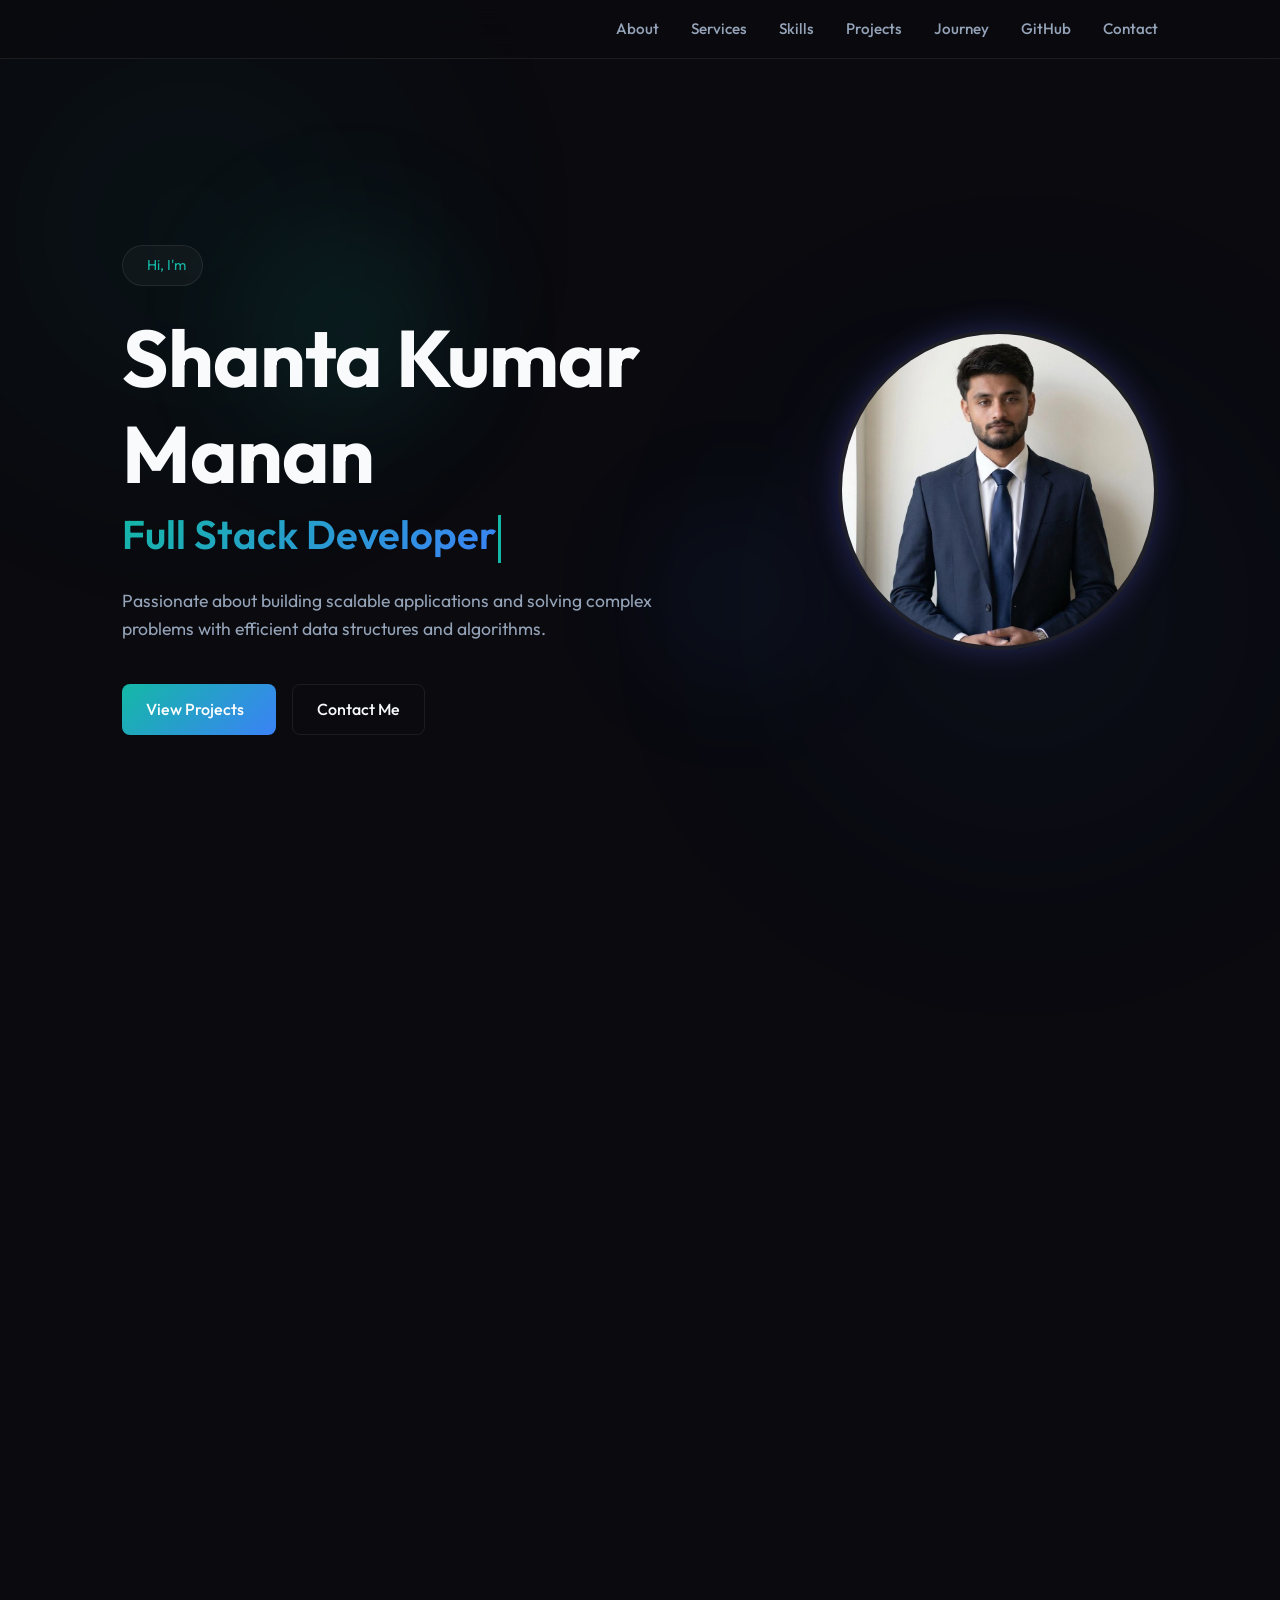
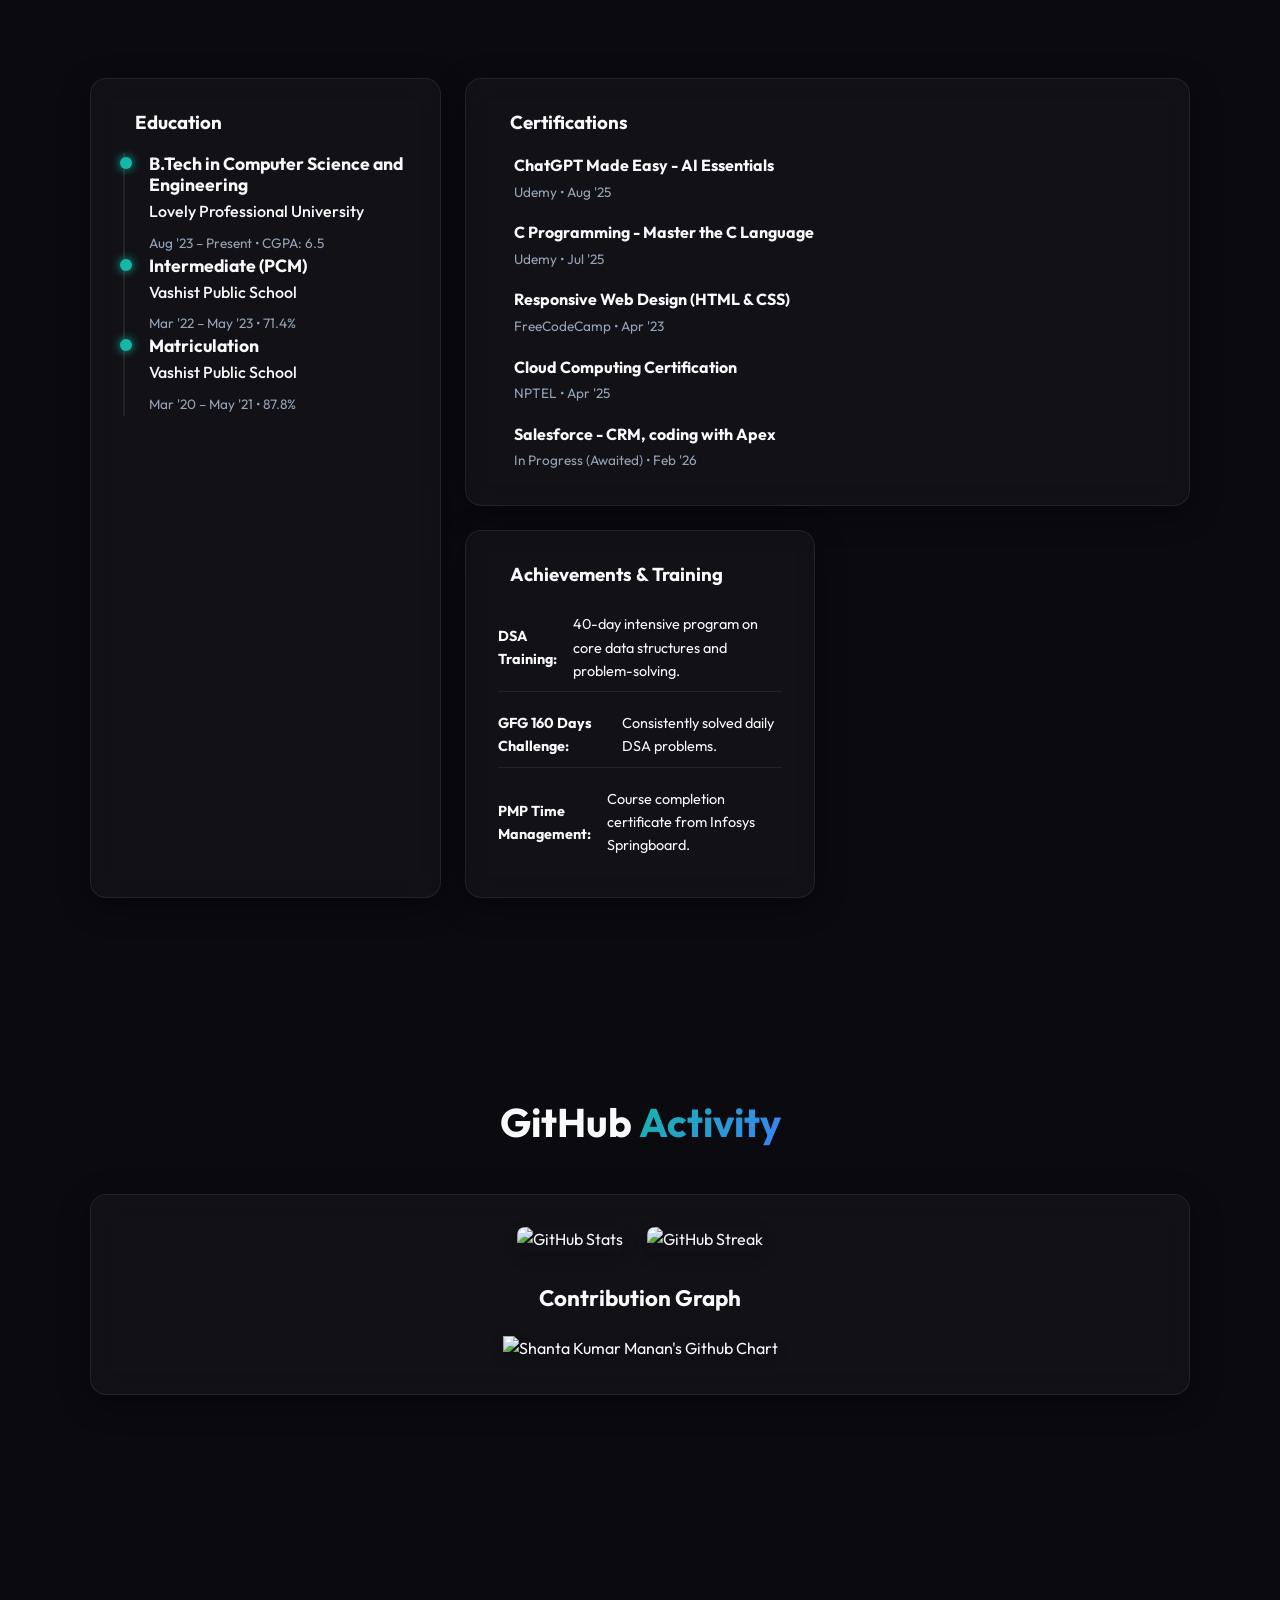
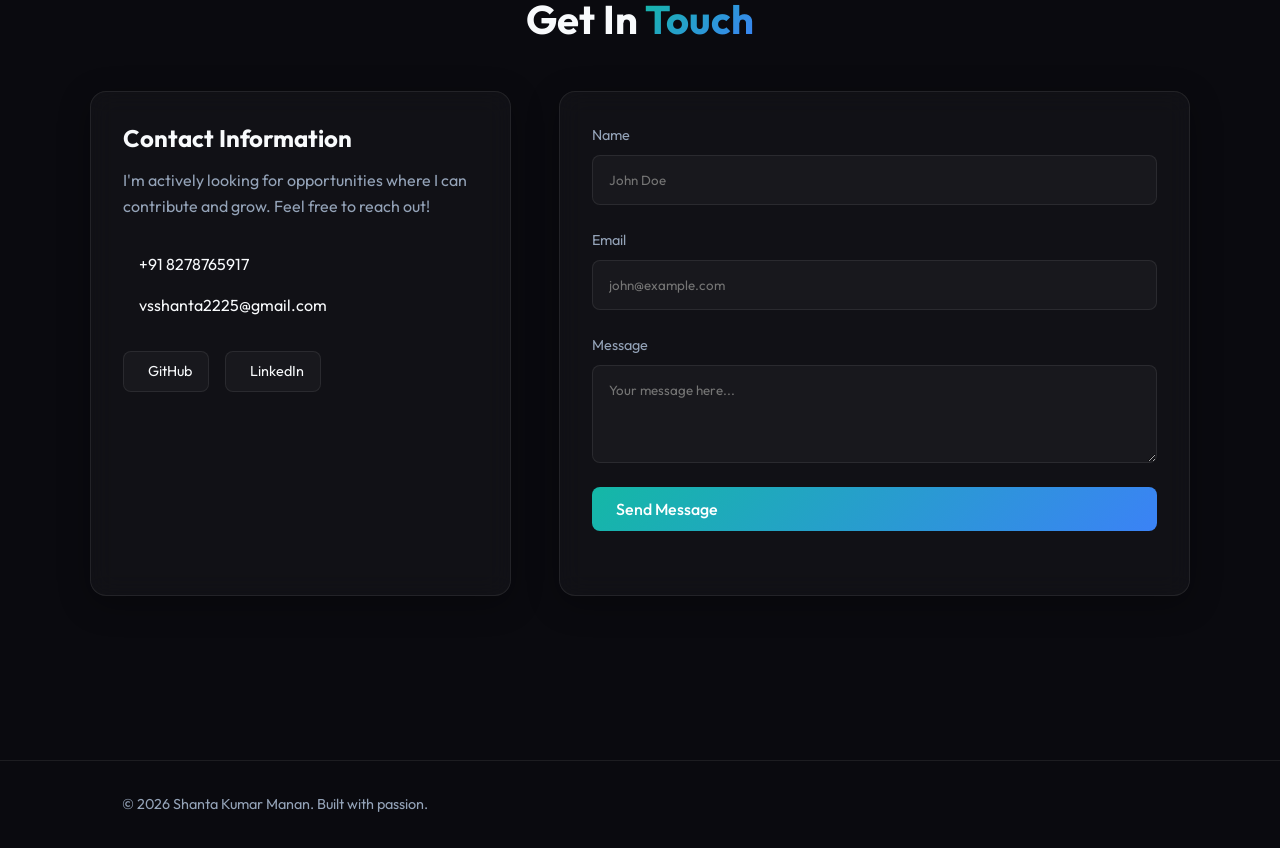
==== index.html @ 8198cd41 "Initial Commit" ====
<!DOCTYPE html>
<html lang="en">
<head>
    <meta charset="UTF-8">
    <meta name="viewport" content="width=device-width, initial-scale=1.0">
    <meta name="description" content="Portfolio of Shanta Kumar Manan, Full Stack Developer and CSE Student.">
    <title>Shanta Kumar Manan | Portfolio</title>
    <!-- Google Fonts -->
    <link href="https://fonts.googleapis.com/css2?family=Outfit:wght@300;400;500;600;700&display=swap" rel="stylesheet">
    <!-- Phosphor Icons -->
    <script src="https://unpkg.com/@phosphor-icons/web"></script>
    <link rel="stylesheet" href="styles.css">
</head>
<body>
    <div class="scroll-progress-container">
        <div class="scroll-progress-bar" id="progressBar"></div>
    </div>

    <!-- Background glow effects -->
    <div class="bg-glow glow-1"></div>
    <div class="bg-glow glow-2"></div>

    <header class="glass-nav">
        <nav class="container nav-wrapper">
            <a href="#" class="logo"></a>
            <ul class="nav-links">
                <li><a href="#about">About</a></li>
                <li><a href="#services">Services</a></li>
                <li><a href="#skills">Skills</a></li>
                <li><a href="#projects">Projects</a></li>
                <li><a href="#education">Journey</a></li>
                <li><a href="#github">GitHub</a></li>
                <li><a href="#contact">Contact</a></li>
            </ul>
            <div class="hamburger">
                <i class="ph ph-list"></i>
            </div>
        </nav>
    </header>

    <main>
        <!-- Hero Section -->
        <section id="hero" class="hero-section container fade-in">
            <!-- Floating Background Shapes -->
            <div class="hero-shape shape-1"></div>
            <div class="hero-shape shape-2"></div>
            <div class="hero-shape shape-3"></div>
            
            <div class="hero-content">
                <div class="greeting-badge">
                    <i class="ph-fill ph-sparkle"></i> Hi, I'm
                </div>
                <h1 class="name">Shanta Kumar Manan</h1>
                <h2 class="headline">
                    <span class="typing-text gradient-text"></span><span class="typing-cursor">&nbsp;</span>
                </h2>
                <p class="intro">
                    Passionate about building scalable applications and solving complex problems with efficient data structures and algorithms.
                </p>
                <div class="cta-group">
                    <a href="#projects" class="btn btn-primary">
                        View Projects <i class="ph-bold ph-arrow-right"></i>
                    </a>
                    <a href="#contact" class="btn btn-outline">
                        Contact Me
                    </a>
                </div>
            </div>
            <div class="hero-image">
                <img src="profile.jpeg" alt="Shanta Kumar Manan" class="profile-pic">
            </div>
        </section>

        <!-- About Section -->
        <section id="about" class="about-section container py-section">
            <h2 class="section-title fade-in">About <span class="gradient-text">Me</span></h2>
            <div class="about-content glass-panel fade-in">
                <div class="about-text">
                    <p>I am a B.Tech Computer Science Engineering student at <strong>Lovely Professional University</strong>, actively focused on Full Stack Development.</p>
                    <p>With a robust problem-solving mindset forged through intensive DSA practice, I aim to create scalable, efficient software systems. I believe in elegant code and continuously challenge myself to learn the latest technologies.</p>
                </div>
                <div class="about-actions">
                    <a href="resume.pdf" class="btn btn-resume" download="resume.pdf">
                        Download Resume <i class="ph-bold ph-download-simple"></i>
                    </a>
                </div>
            </div>
        </section>

        <!-- What I Do Section -->
        <section id="services" class="services-section container py-section">
            <h2 class="section-title fade-in">What I <span class="gradient-text">Do</span></h2>
            <div class="services-grid">
                <!-- Service 1 -->
                <div class="service-card glass-panel fade-in skill-hover">
                    <i class="ph-fill ph-browsers service-icon"></i>
                    <h3>Frontend Development</h3>
                    <p>Building responsive, interactive, and accessible UI components with React, HTML, CSS, and modern frameworks.</p>
                </div>
                <!-- Service 2 -->
                <div class="service-card glass-panel fade-in skill-hover delay-1">
                    <i class="ph-fill ph-hard-drives service-icon"></i>
                    <h3>Backend Architecture</h3>
                    <p>Designing scalable RESTful APIs and server logic using Node.js, Express, and efficient algorithms in C++ & Java.</p>
                </div>
                <!-- Service 3 -->
                <div class="service-card glass-panel fade-in skill-hover delay-2">
                    <i class="ph-fill ph-database service-icon"></i>
                    <h3>Database Management</h3>
                    <p>Creating robust data schemas, writing complex queries, and managing data via SQL/NoSQL databases like MySQL and MongoDB.</p>
                </div>
            </div>
        </section>

        <!-- Skills Section -->
        <section id="skills" class="skills-section container py-section">
            <h2 class="section-title fade-in">Tech <span class="gradient-text">Stack</span></h2>
            <div class="skills-grid">
                <!-- Languages -->
                <div class="skill-category glass-panel fade-in skill-hover">
                    <div class="skill-head">
                        <i class="ph-fill ph-code"></i>
                        <h3>Languages</h3>
                    </div>
                    <div class="skill-items">
                        <span class="skill-tag">C++</span>
                        <span class="skill-tag">Java</span>
                        <span class="skill-tag">JavaScript</span>
                        <span class="skill-tag">SQL</span>
                    </div>
                </div>
                <!-- Frameworks/Libraries -->
                <div class="skill-category glass-panel fade-in skill-hover delay-1">
                    <div class="skill-head">
                        <i class="ph-fill ph-atom"></i>
                        <h3>Frameworks & Libraries</h3>
                    </div>
                    <div class="skill-items">
                        <span class="skill-tag">React</span>
                        <span class="skill-tag">Node.js</span>
                        <span class="skill-tag">Express.js</span>
                        <span class="skill-tag">Tailwind CSS</span>
                    </div>
                </div>
                <!-- Tools -->
                <div class="skill-category glass-panel fade-in skill-hover delay-2">
                    <div class="skill-head">
                        <i class="ph-fill ph-wrench"></i>
                        <h3>Tools</h3>
                    </div>
                    <div class="skill-items">
                        <span class="skill-tag">Git</span>
                        <span class="skill-tag">GitHub</span>
                        <span class="skill-tag">MongoDB</span>
                        <span class="skill-tag">MySQL</span>
                        <span class="skill-tag">PostgreSQL</span>
                        <span class="skill-tag">VS Code</span>
                    </div>
                </div>
            </div>
        </section>

        <!-- Projects Section -->
        <section id="projects" class="projects-section container py-section">
            <h2 class="section-title fade-in">Featured <span class="gradient-text">Projects</span></h2>
            <div class="project-grid">
                <!-- Project 1 -->
                <div class="project-card glass-panel fade-in">
                    <div class="project-header">
                        <div class="project-icon"><i class="ph-fill ph-bus"></i></div>
                        <div class="project-links">
                            <a href="#" aria-label="GitHub"><i class="ph-bold ph-github-logo"></i></a>
                        </div>
                    </div>
                    <div class="project-content">
                        <h3>Bus Reservation & Booking System</h3>
                        <p>A terminal-based system for managing bus bookings using modular C++ and OOPs. Features file handling for persistent data and efficient search/seat-allocation via DSA.</p>
                        <div class="tech-stack-list">
                            <span>C++</span>
                            <span>OOPs</span>
                            <span>DSA</span>
                            <span>File Handling</span>
                        </div>
                    </div>
                </div>
                <!-- Project 2 -->
                <div class="project-card glass-panel fade-in delay-1">
                    <div class="project-header">
                        <div class="project-icon"><i class="ph-fill ph-crosshair"></i></div>
                        <div class="project-links">
                            <a href="#" aria-label="Live Demo"><i class="ph-bold ph-link"></i></a>
                            <a href="#" aria-label="GitHub"><i class="ph-bold ph-github-logo"></i></a>
                        </div>
                    </div>
                    <div class="project-content">
                        <h3>Ballistics Recognition Tool</h3>
                        <p>Web tool integrated with PHP backend logic to process ballistic data and deliver accurate, real-time identification results with an intuitive, responsive UI.</p>
                        <div class="tech-stack-list">
                            <span>HTML</span>
                            <span>CSS</span>
                            <span>JavaScript</span>
                            <span>PHP</span>
                        </div>
                    </div>
                </div>
            </div>
        </section>

        <!-- Education & Certifications -->
        <section id="education" class="edu-section container py-section">
            <h2 class="section-title fade-in">Journey & <span class="gradient-text">Achievements</span></h2>
            <div class="bento-grid">
                <!-- Education -->
                <div class="bento-item glass-panel fade-in bento-tall">
                    <div class="bento-header">
                        <i class="ph-fill ph-graduation-cap"></i>
                        <h3>Education</h3>
                    </div>
                    <div class="timeline">
                        <div class="timeline-item">
                            <div class="timeline-dot"></div>
                            <h4>B.Tech in Computer Science and Engineering</h4>
                            <p class="institution">Lovely Professional University</p>
                            <p class="timeline-meta">Aug '23 – Present • CGPA: 6.5</p>
                        </div>
                        <div class="timeline-item">
                            <div class="timeline-dot"></div>
                            <h4>Intermediate (PCM)</h4>
                            <p class="institution">Vashist Public School</p>
                            <p class="timeline-meta">Mar '22 – May '23 • 71.4%</p>
                        </div>
                        <div class="timeline-item">
                            <div class="timeline-dot"></div>
                            <h4>Matriculation</h4>
                            <p class="institution">Vashist Public School</p>
                            <p class="timeline-meta">Mar '20 – May '21 • 87.8%</p>
                        </div>
                    </div>
                </div>
                <!-- Training -->
                <div class="bento-item glass-panel fade-in bento-wide delay-1">
                    <div class="bento-header">
                        <i class="ph-fill ph-certificate"></i>
                        <h3>Certifications</h3>
                    </div>
                    <ul class="custom-list">
                        <li>
                            <i class="ph-bold ph-check-circle"></i>
                            <div>
                                <a href="certificates/chatgpt-essentials.pdf" target="_blank" class="cert-link" title="View Certificate"><strong>ChatGPT Made Easy - AI Essentials</strong></a>
                                <span>Udemy • Aug '25</span>
                            </div>
                        </li>
                        <li>
                            <i class="ph-bold ph-check-circle"></i>
                            <div>
                                <a href="certificates/c-programming.pdf" target="_blank" class="cert-link" title="View Certificate"><strong>C Programming - Master the C Language</strong></a>
                                <span>Udemy • Jul '25</span>
                            </div>
                        </li>
                        <li>
                            <i class="ph-bold ph-check-circle"></i>
                            <div>
                                <a href="certificates/responsive-web-design.pdf" target="_blank" class="cert-link" title="View Certificate"><strong>Responsive Web Design (HTML & CSS)</strong></a>
                                <span>FreeCodeCamp • Apr '23</span>
                            </div>
                        </li>
                        <li>
                            <i class="ph-bold ph-check-circle"></i>
                            <div>
                                <a href="certificates/cloud-computing.pdf" target="_blank" class="cert-link" title="View Certificate"><strong>Cloud Computing Certification</strong></a>
                                <span>NPTEL • Apr '25</span>
                            </div>
                        </li>
                        <li>
                            <i class="ph-bold ph-spinner"></i>
                            <div>
                                <strong>Salesforce - CRM, coding with Apex</strong>
                                <span>In Progress (Awaited) • Feb '26</span>
                            </div>
                        </li>
                    </ul>
                </div>
                <!-- Achievements -->
                <div class="bento-item glass-panel fade-in delay-2">
                    <div class="bento-header">
                        <i class="ph-fill ph-trophy"></i>
                        <h3>Achievements & Training</h3>
                    </div>
                    <ul class="custom-list simple-list" style="font-size: 0.9rem; gap: 0.8rem;">
                        <li><strong>DSA Training:</strong> 40-day intensive program on core data structures and problem-solving.</li>
                        <li><strong>GFG 160 Days Challenge:</strong> Consistently solved daily DSA problems.</li>
                        <li><strong>PMP Time Management:</strong> Course completion certificate from Infosys Springboard.</li>
                    </ul>
                </div>
            </div>
        </section>

        <!-- GitHub Stats Section -->
        <section id="github" class="github-section container py-section">
            <h2 class="section-title fade-in">GitHub <span class="gradient-text">Activity</span></h2>
            <div class="github-wrapper glass-panel fade-in text-center">
                <div class="github-stats-container">
                    <img src="https://github-readme-stats.vercel.app/api?username=shantakumarmanan&show_icons=true&theme=radical&hide_border=true&bg_color=0a0a0f&title_color=14b8a6&text_color=94a3b8&icon_color=3b82f6" alt="GitHub Stats" class="github-stats-img">
                    <img src="https://github-readme-streak-stats.herokuapp.com/?user=shantakumarmanan&theme=radical&hide_border=true&background=0a0a0f00&ring=14b8a6&fire=14b8a6&currStreakLabel=14b8a6" alt="GitHub Streak" class="github-stats-img">
                </div>
                <div class="github-calendar-container mt-4">
                    <h3 style="margin-bottom: 1.5rem; font-size: 1.4rem;">Contribution Graph</h3>
                    <img src="https://ghchart.rshah.org/14b8a6/shantakumarmanan" alt="Shanta Kumar Manan's Github Chart" class="github-chart">
                </div>
            </div>
        </section>

        <!-- Contact Section -->
        <section id="contact" class="contact-section container py-section">
            <h2 class="section-title fade-in">Get In <span class="gradient-text">Touch</span></h2>
            <div class="contact-wrapper">
                <div class="contact-info glass-panel fade-in">
                    <h3>Contact Information</h3>
                    <p>I'm actively looking for opportunities where I can contribute and grow. Feel free to reach out!</p>
                    <div class="contact-details">
                        <div class="contact-item">
                            <i class="ph-fill ph-phone"></i> +91 8278765917
                        </div>
                        <div class="contact-item">
                            <i class="ph-fill ph-envelope-simple"></i> vsshanta2225@gmail.com
                        </div>
                    </div>
                    <div class="social-links-lg">
                        <a href="https://github.com/shantakumarmanan" target="_blank" aria-label="GitHub"><i class="ph-fill ph-github-logo"></i> GitHub</a>
                        <a href="https://linkedin.com/in/shantamanan77/" target="_blank" aria-label="LinkedIn"><i class="ph-fill ph-linkedin-logo"></i> LinkedIn</a>
                    </div>
                </div>
                <form class="contact-form glass-panel fade-in delay-1" id="contactForm">
                    <div class="input-group">
                        <label for="name">Name</label>
                        <input type="text" id="name" required placeholder="John Doe">
                    </div>
                    <div class="input-group">
                        <label for="email">Email</label>
                        <input type="email" id="email" required placeholder="john@example.com">
                    </div>
                    <div class="input-group">
                        <label for="message">Message</label>
                        <textarea id="message" rows="4" required placeholder="Your message here..."></textarea>
                    </div>
                    <button type="submit" class="btn btn-primary submit-btn">
                        <span>Send Message</span> <i class="ph-bold ph-paper-plane-right"></i>
                    </button>
                    <p id="form-message" class="form-message"></p>
                </form>
            </div>
        </section>
    </main>

    <footer class="footer">
        <div class="container footer-content">
            <p>&copy; 2026 Shanta Kumar Manan. Built with passion.</p>
            <div class="footer-links">
                <a href="https://github.com/shantakumarmanan" target="_blank" aria-label="GitHub"><i class="ph-fill ph-github-logo"></i></a>
                <a href="https://linkedin.com/in/shantamanan77/" target="_blank" aria-label="LinkedIn"><i class="ph-fill ph-linkedin-logo"></i></a>
            </div>
        </div>
    </footer>

    <script src="script.js"></script>
</body>
</html>
---- styles.css ----
/* =========================================
   CSS Variables & Theming
========================================= */
:root {
    --bg-base: #0a0a0f;
    --acc-primary: #14b8a6; /* Teal */
    --acc-primary-hover: #0d9488;
    --acc-secondary: #3b82f6; /* Blue */
    --text-main: #f8fafc;
    --text-muted: #94a3b8;
    
    /* Glassmorphism Variables */
    --glass-bg: rgba(255, 255, 255, 0.03);
    --glass-border: rgba(255, 255, 255, 0.08);
    --glass-shadow: 0 8px 32px 0 rgba(0, 0, 0, 0.3);
    --glass-hover-bg: rgba(255, 255, 255, 0.06);

    --font-sans: 'Outfit', system-ui, -apple-system, sans-serif;
    --border-radius: 16px;
    --transition: all 0.3s cubic-bezier(0.4, 0, 0.2, 1);
}

/* =========================================
   Reset & Base Styles
========================================= */
* {
    margin: 0;
    padding: 0;
    box-sizing: border-box;
}

html {
    scroll-behavior: smooth;
}

body {
    background-color: var(--bg-base);
    color: var(--text-main);
    font-family: var(--font-sans);
    line-height: 1.6;
    overflow-x: hidden;
    position: relative;
}

/* Scroll Progress Bar */
.scroll-progress-container {
    position: fixed;
    top: 0;
    left: 0;
    width: 100%;
    height: 4px;
    background: transparent;
    z-index: 9999;
    pointer-events: none;
}

.scroll-progress-bar {
    height: 100%;
    width: 0%;
    background: linear-gradient(90deg, var(--acc-primary), var(--acc-secondary));
    box-shadow: 0 0 10px var(--acc-primary);
    transition: width 0.1s ease-out;
}

/* Glowing background effects for modern look */
.bg-glow {
    position: fixed;
    border-radius: 50%;
    filter: blur(120px);
    z-index: -1;
    opacity: 0.4;
    pointer-events: none;
}

.glow-1 {
    top: -10%;
    left: -10%;
    width: 50vw;
    height: 50vw;
    background: radial-gradient(circle, rgba(20,184,166,0.2) 0%, transparent 70%);
}

.glow-2 {
    bottom: -10%;
    right: -10%;
    width: 60vw;
    height: 60vw;
    background: radial-gradient(circle, rgba(59,130,246,0.15) 0%, transparent 70%);
}

/* Typography */
h1, h2, h3, h4 {
    line-height: 1.2;
    color: var(--text-main);
}

a {
    text-decoration: none;
    color: inherit;
    transition: var(--transition);
}

ul {
    list-style: none;
}

.container {
    width: 100%;
    max-width: 1100px;
    margin: 0 auto;
    padding: 0 2rem;
}

.py-section {
    padding: 100px 0;
}

.section-title {
    font-size: 2.5rem;
    font-weight: 700;
    margin-bottom: 3rem;
    text-align: center;
}

.gradient-text {
    background: linear-gradient(135deg, var(--acc-primary), var(--acc-secondary));
    -webkit-background-clip: text;
    -webkit-text-fill-color: transparent;
    background-clip: text;
}

/* =========================================
   Components
========================================= */

/* Glass Panel */
.glass-panel {
    background: var(--glass-bg);
    backdrop-filter: blur(12px);
    -webkit-backdrop-filter: blur(12px);
    border: 1px solid var(--glass-border);
    border-radius: var(--border-radius);
    box-shadow: var(--glass-shadow);
    padding: 2rem;
    transition: var(--transition);
    position: relative;
    overflow: hidden;
}

.glass-panel::before {
    content: '';
    position: absolute;
    top: 0;
    left: 0;
    right: 0;
    bottom: 0;
    background: radial-gradient(800px circle at var(--mouse-x, 0) var(--mouse-y, 0), rgba(255, 255, 255, 0.06), transparent 40%);
    opacity: 0;
    transition: opacity 0.5s;
    pointer-events: none;
    z-index: 0;
}

.glass-panel:hover::before {
    opacity: 1;
}

.glass-panel > * {
    position: relative;
    z-index: 1;
}

.glass-panel:hover {
    background: var(--glass-hover-bg);
}

/* Buttons */
.btn {
    display: inline-flex;
    align-items: center;
    gap: 0.5rem;
    padding: 0.75rem 1.5rem;
    border-radius: 8px;
    font-weight: 500;
    cursor: pointer;
    transition: var(--transition);
    border: none;
    font-size: 1rem;
    font-family: inherit;
}

.btn-primary {
    background: linear-gradient(135deg, var(--acc-primary), var(--acc-secondary));
    color: white;
}

.btn-primary:hover {
    box-shadow: 0 0 20px rgba(99, 102, 241, 0.4);
    transform: translateY(-2px);
}

.btn-outline {
    background: transparent;
    border: 1px solid var(--glass-border);
    color: var(--text-main);
}

.btn-outline:hover {
    background: var(--glass-hover-bg);
    border-color: var(--acc-primary);
    transform: translateY(-2px);
}

/* =========================================
   Navbar
========================================= */
.glass-nav {
    position: fixed;
    top: 0;
    width: 100%;
    z-index: 1000;
    background: rgba(10, 10, 15, 0.7);
    backdrop-filter: blur(16px);
    -webkit-backdrop-filter: blur(16px);
    border-bottom: 1px solid var(--glass-border);
    padding: 1rem 0;
}

.nav-wrapper {
    display: flex;
    justify-content: space-between;
    align-items: center;
}

.logo {
    font-size: 1.5rem;
    font-weight: 700;
    letter-spacing: 1px;
}

.logo .dot {
    color: var(--acc-primary);
}

.nav-links {
    display: flex;
    gap: 2rem;
}

.nav-links a {
    font-size: 0.95rem;
    font-weight: 500;
    color: var(--text-muted);
}

.nav-links a:hover {
    color: var(--text-main);
}

.hamburger {
    display: none;
    font-size: 1.5rem;
    cursor: pointer;
    color: var(--text-main);
}

/* =========================================
   Hero Section
========================================= */
.hero-section {
    min-height: 100vh;
    display: flex;
    align-items: center;
    justify-content: space-between;
    padding-top: 80px;
    gap: 2rem;
    position: relative;
}

/* Floating Shapes */
.hero-shape {
    position: absolute;
    border-radius: 50%;
    filter: blur(60px);
    z-index: -1;
    opacity: 0.5;
    animation: floatShape 8s ease-in-out infinite;
    pointer-events: none;
}

.shape-1 {
    top: 20%;
    left: 10%;
    width: 300px;
    height: 300px;
    background: radial-gradient(circle, rgba(20,184,166,0.3) 0%, transparent 70%);
    animation-delay: 0s;
}

.shape-2 {
    bottom: 20%;
    right: 30%;
    width: 250px;
    height: 250px;
    background: radial-gradient(circle, rgba(59,130,246,0.2) 0%, transparent 70%);
    animation-delay: -3s;
}

.shape-3 {
    top: 40%;
    right: 15%;
    width: 200px;
    height: 200px;
    background: radial-gradient(circle, rgba(139,92,246,0.2) 0%, transparent 70%);
    animation-delay: -5s;
}

@keyframes floatShape {
    0%, 100% { transform: translate(0, 0); }
    33% { transform: translate(30px, -50px) scale(1.1); }
    66% { transform: translate(-20px, 20px) scale(0.9); }
}

.hero-content {
    max-width: 600px;
    flex: 1;
}

.hero-image {
    flex: 1;
    display: flex;
    justify-content: flex-end;
    align-items: center;
    max-width: 400px;
}

.profile-pic {
    width: 320px;
    height: 320px;
    border-radius: 50%;
    object-fit: cover;
    border: 4px solid var(--glass-border);
    box-shadow: 0 0 30px rgba(99, 102, 241, 0.3);
    transition: var(--transition);
}

.profile-pic:hover {
    transform: scale(1.05);
    border-color: var(--acc-primary);
    box-shadow: 0 0 50px rgba(99, 102, 241, 0.5);
}

.greeting-badge {
    display: inline-flex;
    align-items: center;
    gap: 0.5rem;
    background: var(--glass-bg);
    border: 1px solid var(--glass-border);
    padding: 0.5rem 1rem;
    border-radius: 99px;
    font-size: 0.9rem;
    color: var(--acc-primary);
    margin-bottom: 1.5rem;
}

.name {
    font-size: clamp(3rem, 8vw, 5rem);
    font-weight: 700;
    margin-bottom: 0.5rem;
    letter-spacing: -1px;
}

.headline {
    font-size: clamp(1.5rem, 4vw, 2.5rem);
    font-weight: 600;
    color: var(--text-muted);
    margin-bottom: 1.5rem;
}

.typing-cursor {
    display: inline-block;
    width: 3px;
    height: 1.2em;
    vertical-align: middle;
    background-color: var(--acc-primary);
    margin-left: 2px;
    animation: blinkCursor 0.8s step-end infinite;
}

@keyframes blinkCursor {
    0%, 100% { opacity: 1; }
    50% { opacity: 0; }
}

.intro {
    font-size: 1.1rem;
    color: var(--text-muted);
    max-width: 600px;
    margin-bottom: 2.5rem;
}

.cta-group {
    display: flex;
    gap: 1rem;
}

/* =========================================
   About Section
========================================= */
.about-content {
    display: flex;
    flex-direction: column;
    gap: 2rem;
}

.about-text p {
    color: var(--text-muted);
    font-size: 1.1rem;
    margin-bottom: 1rem;
}

.about-text strong {
    color: var(--text-main);
}

.btn-resume {
    background: var(--glass-bg);
    border: 1px solid var(--glass-border);
}

.btn-resume:hover {
    background: var(--acc-primary);
    border-color: var(--acc-primary);
}

/* =========================================
   Skills Section
========================================= */
.skills-grid {
    display: grid;
    grid-template-columns: repeat(auto-fit, minmax(300px, 1fr));
    gap: 2rem;
}

.skill-hover:hover {
    transform: translateY(-5px);
    border-color: var(--acc-primary);
}

.skill-head {
    display: flex;
    align-items: center;
    gap: 1rem;
    margin-bottom: 1.5rem;
}

.skill-head i {
    font-size: 1.8rem;
    color: var(--acc-primary);
}

.skill-head h3 {
    font-size: 1.25rem;
    font-weight: 600;
}

.skill-items {
    display: flex;
    flex-wrap: wrap;
    gap: 0.75rem;
}

.skill-tag {
    background: var(--glass-bg);
    border: 1px solid var(--glass-border);
    padding: 0.5rem 1rem;
    border-radius: 8px;
    font-size: 0.9rem;
    color: var(--text-muted);
    transition: var(--transition);
}

.skill-hover:hover .skill-tag {
    background: rgba(255, 255, 255, 0.08);
    color: var(--text-main);
}

/* =========================================
   Projects Section
========================================= */
.project-grid {
    display: grid;
    grid-template-columns: repeat(auto-fit, minmax(320px, 1fr));
    gap: 2rem;
}

.project-card {
    display: flex;
    flex-direction: column;
    height: 100%;
}

.project-card:hover {
    transform: translateY(-5px);
    border-color: var(--acc-secondary);
}

.project-header {
    display: flex;
    justify-content: space-between;
    align-items: center;
    margin-bottom: 1.5rem;
}

.project-icon {
    font-size: 2.5rem;
    color: var(--acc-primary);
}

.project-links {
    display: flex;
    gap: 1rem;
}

.project-links a {
    font-size: 1.5rem;
    color: var(--text-muted);
}

.project-links a:hover {
    color: var(--acc-primary);
}

.project-content h3 {
    font-size: 1.3rem;
    margin-bottom: 1rem;
}

.project-content p {
    color: var(--text-muted);
    font-size: 0.95rem;
    margin-bottom: 1.5rem;
    flex-grow: 1;
}

.tech-stack-list {
    display: flex;
    flex-wrap: wrap;
    gap: 0.5rem;
    margin-top: auto;
}

.tech-stack-list span {
    font-size: 0.8rem;
    color: var(--acc-secondary);
    font-weight: 500;
}

/* =========================================
   Education & Certs (Bento Box Layout)
========================================= */
.bento-grid {
    display: grid;
    grid-template-columns: repeat(3, 1fr);
    gap: 1.5rem;
}

.bento-item {
    display: flex;
    flex-direction: column;
}

.bento-tall {
    grid-row: span 2;
}

.bento-wide {
    grid-column: span 2;
}

.bento-header {
    display: flex;
    align-items: center;
    gap: 0.75rem;
    margin-bottom: 1.25rem;
}

.bento-header i {
    font-size: 1.5rem;
    color: var(--acc-primary);
}

.timeline {
    position: relative;
    padding-left: 1.5rem;
    border-left: 2px solid var(--glass-border);
}

.timeline-item {
    position: relative;
}

.timeline-dot {
    position: absolute;
    left: -1.82rem;
    top: 0.25rem;
    width: 12px;
    height: 12px;
    border-radius: 50%;
    background: var(--acc-primary);
    box-shadow: 0 0 10px var(--acc-primary);
}

.timeline-item h4 {
    font-size: 1.1rem;
    margin-bottom: 0.25rem;
}

.institution {
    color: var(--text-main);
    font-weight: 500;
    margin-bottom: 0.5rem;
}

.timeline-meta {
    font-size: 0.85rem;
    color: var(--text-muted);
}

.custom-list {
    display: flex;
    flex-direction: column;
    gap: 1rem;
}

.custom-list li {
    display: flex;
    align-items: flex-start;
    gap: 1rem;
}

.custom-list i {
    color: var(--acc-secondary);
    margin-top: 0.2rem;
    font-size: 1.2rem;
}

.custom-list strong {
    display: block;
    color: var(--text-main);
    transition: var(--transition);
}

.cert-link:hover strong {
    color: var(--acc-primary);
}

.custom-list span {
    font-size: 0.85rem;
    color: var(--text-muted);
}

.simple-list li {
    align-items: center;
    padding: 0.5rem 0;
    border-bottom: 1px solid var(--glass-border);
}

.simple-list li:last-child {
    border-bottom: none;
}

/* =========================================
   Services Section
========================================= */
.services-grid {
    display: grid;
    grid-template-columns: repeat(auto-fit, minmax(300px, 1fr));
    gap: 2rem;
}

.service-card {
    text-align: center;
    padding: 2.5rem 2rem;
}

.service-icon {
    font-size: 3rem;
    color: var(--acc-primary);
    margin-bottom: 1.5rem;
}

.service-card h3 {
    font-size: 1.4rem;
    margin-bottom: 1rem;
}

.service-card p {
    color: var(--text-muted);
    font-size: 0.95rem;
}

/* =========================================
   GitHub Section
========================================= */
.text-center {
    text-align: center;
}

.github-stats-container {
    display: flex;
    justify-content: center;
    flex-wrap: wrap;
    gap: 1.5rem;
    margin-bottom: 2rem;
}

.github-stats-img {
    max-width: 100%;
    height: auto;
    border-radius: 8px;
    box-shadow: 0 4px 15px rgba(0, 0, 0, 0.2);
}

.github-chart {
    max-width: 100%;
    height: auto;
    filter: drop-shadow(0 4px 6px rgba(0,0,0,0.3));
}

.mt-4 { margin-top: 2rem; }

/* =========================================
   Contact Section
========================================= */
.contact-wrapper {
    display: grid;
    grid-template-columns: 1fr 1.5fr;
    gap: 3rem;
}

.contact-info h3 {
    font-size: 1.5rem;
    margin-bottom: 1rem;
}

.contact-info p {
    color: var(--text-muted);
    margin-bottom: 2rem;
}

.contact-details {
    display: flex;
    flex-direction: column;
    gap: 1rem;
    margin-bottom: 2rem;
}

.contact-item {
    display: flex;
    align-items: center;
    gap: 1rem;
    color: var(--text-main);
}

.contact-item i {
    font-size: 1.2rem;
    color: var(--acc-primary);
}

.social-links-lg {
    display: flex;
    gap: 1rem;
}

.social-links-lg a {
    display: inline-flex;
    align-items: center;
    gap: 0.5rem;
    padding: 0.5rem 1rem;
    background: var(--glass-bg);
    border: 1px solid var(--glass-border);
    border-radius: 8px;
    font-size: 0.9rem;
}

.social-links-lg a:hover {
    background: rgba(255,255,255,0.1);
    color: var(--acc-primary);
}

.contact-form {
    display: flex;
    flex-direction: column;
    gap: 1.5rem;
}

.input-group {
    display: flex;
    flex-direction: column;
    gap: 0.5rem;
}

.input-group label {
    font-size: 0.9rem;
    color: var(--text-muted);
}

.input-group input,
.input-group textarea {
    width: 100%;
    padding: 1rem;
    background: rgba(255, 255, 255, 0.03);
    border: 1px solid var(--glass-border);
    border-radius: 8px;
    color: var(--text-main);
    font-family: inherit;
    transition: var(--transition);
}

.input-group input:focus,
.input-group textarea:focus {
    outline: none;
    border-color: var(--acc-primary);
    background: rgba(255, 255, 255, 0.06);
}

.form-message {
    font-size: 0.9rem;
    margin-top: 0.5rem;
}

.success-msg {
    color: #10b981;
}

/* =========================================
   Footer
========================================= */
.footer {
    padding: 2rem 0;
    border-top: 1px solid var(--glass-border);
    margin-top: 4rem;
}

.footer-content {
    display: flex;
    justify-content: space-between;
    align-items: center;
}

.footer-content p {
    color: var(--text-muted);
    font-size: 0.9rem;
}

.footer-links {
    display: flex;
    gap: 1rem;
}

.footer-links a {
    color: var(--text-muted);
    font-size: 1.2rem;
}

.footer-links a:hover {
    color: var(--acc-primary);
}

/* =========================================
   Animations & Transitions
========================================= */
.fade-in {
    opacity: 0;
    transform: translateY(20px);
    transition: opacity 0.8s ease-out, transform 0.8s ease-out;
}

.fade-in.appear {
    opacity: 1;
    transform: translateY(0);
}

.delay-1 { transition-delay: 0.2s; }
.delay-2 { transition-delay: 0.4s; }

/* =========================================
   Media Queries (Responsive)
========================================= */
@media (max-width: 900px) {
    .bento-grid {
        grid-template-columns: 1fr;
    }
    .bento-tall, .bento-wide {
        grid-column: span 1;
        grid-row: span 1;
    }
    .contact-wrapper {
        grid-template-columns: 1fr;
    }
}

@media (max-width: 768px) {
    .nav-links {
        display: none;
        position: absolute;
        top: 100%;
        left: 0;
        width: 100%;
        background: rgba(10, 10, 15, 0.95);
        backdrop-filter: blur(16px);
        flex-direction: column;
        padding: 2rem;
        gap: 1.5rem;
        border-bottom: 1px solid var(--glass-border);
    }
    
    .nav-links.active {
        display: flex;
    }
    
    .hamburger {
        display: block;
    }
    
    .hero-section {
        flex-direction: column-reverse;
        padding-top: 120px;
        text-align: center;
    }
    
    .hero-image {
        justify-content: center;
        margin-bottom: 2rem;
    }
    
    .profile-pic {
        width: 250px;
        height: 250px;
    }
    
    .cta-group {
        justify-content: center;
    }
    
    .section-title {
        font-size: 2rem;
    }
}

@media (max-width: 480px) {
    .name {
        font-size: 2.5rem;
    }
    .headline {
        font-size: 1.2rem;
    }
    .cta-group {
        flex-direction: column;
    }
    .footer-content {
        flex-direction: column;
        gap: 1rem;
        text-align: center;
    }
}
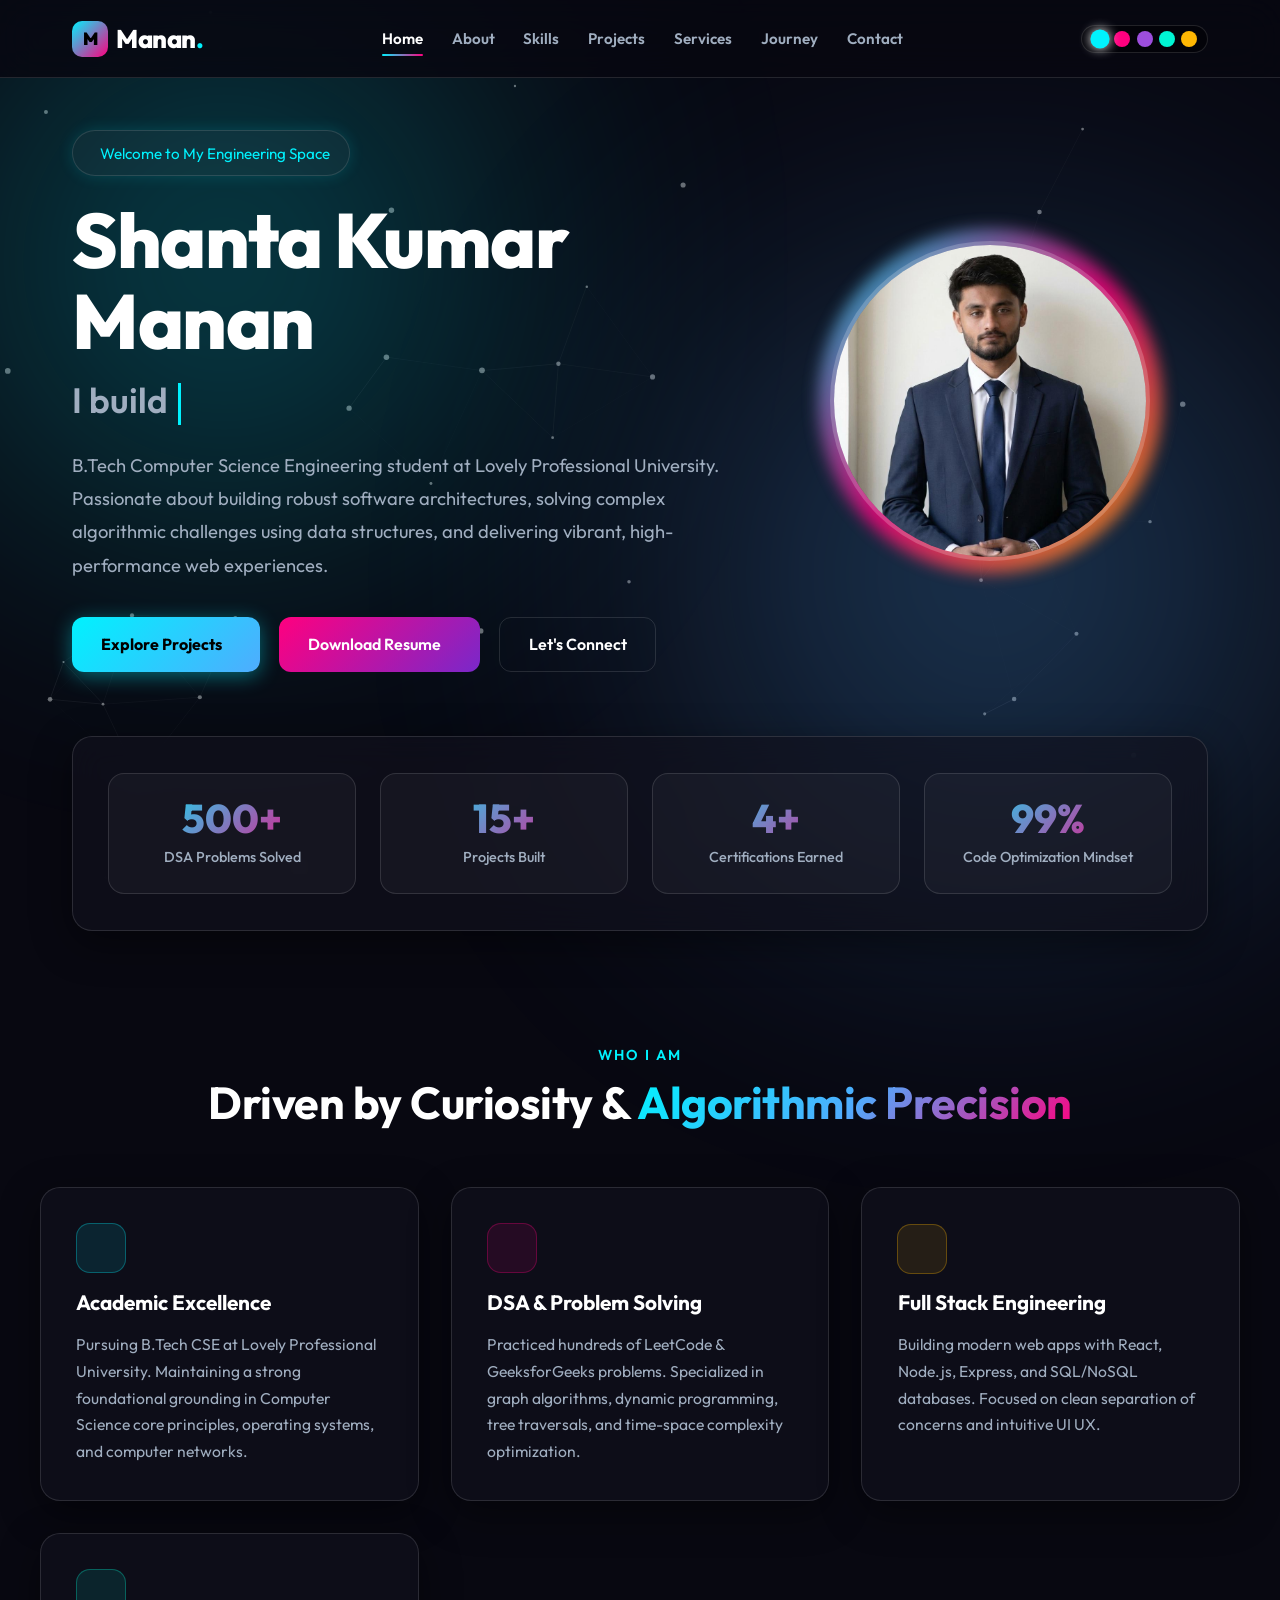
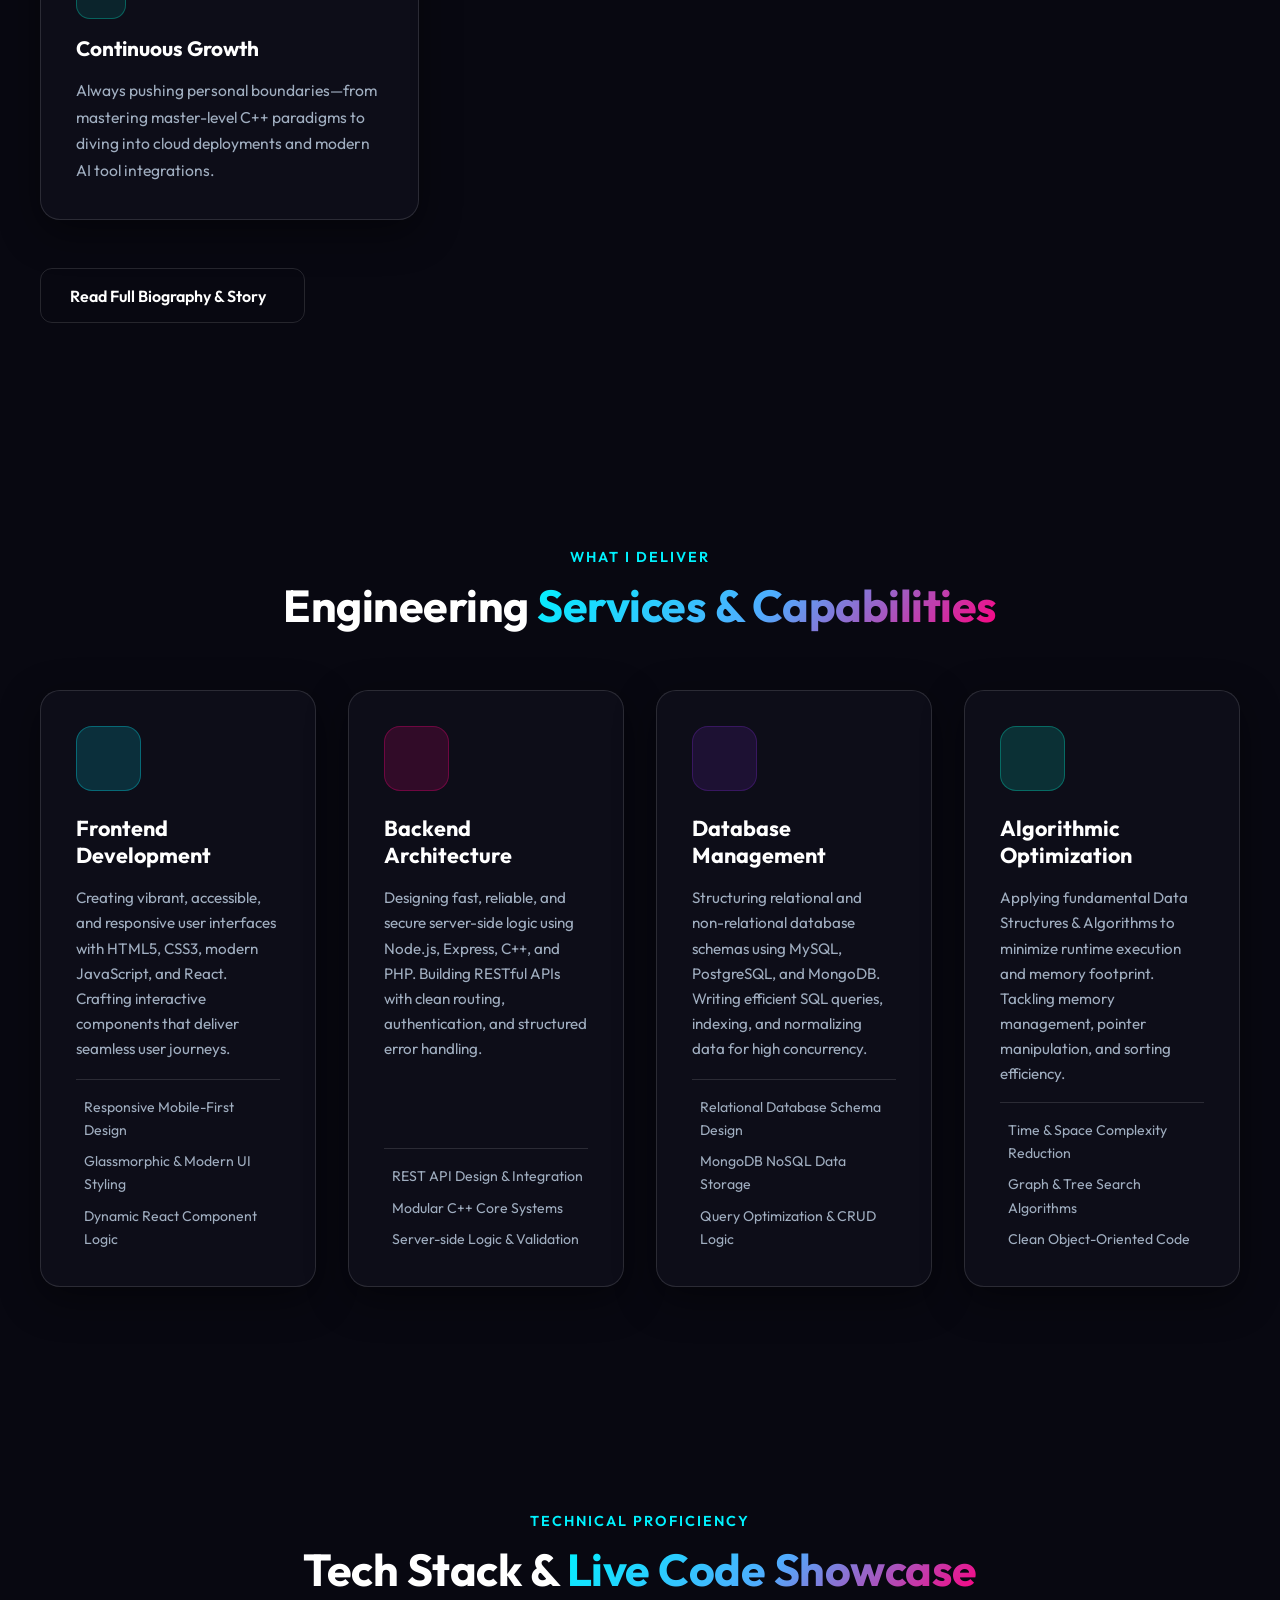
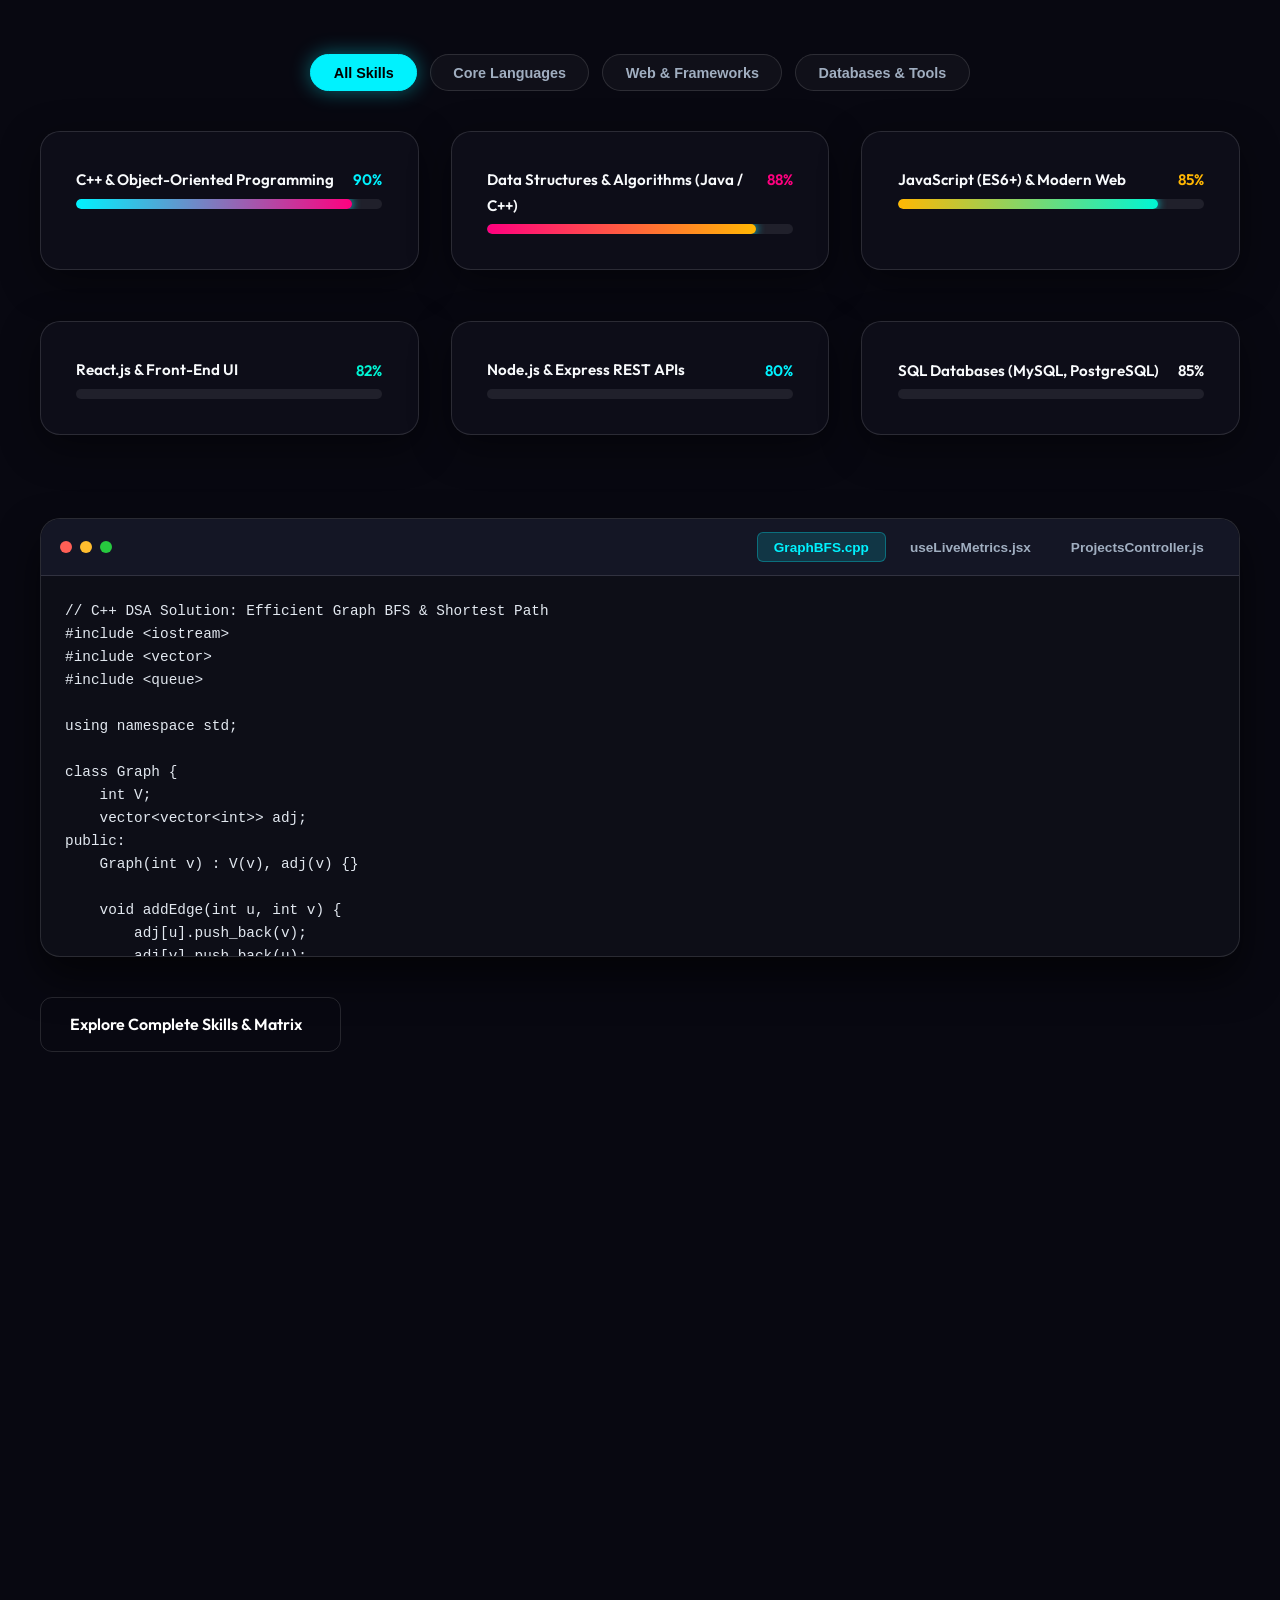
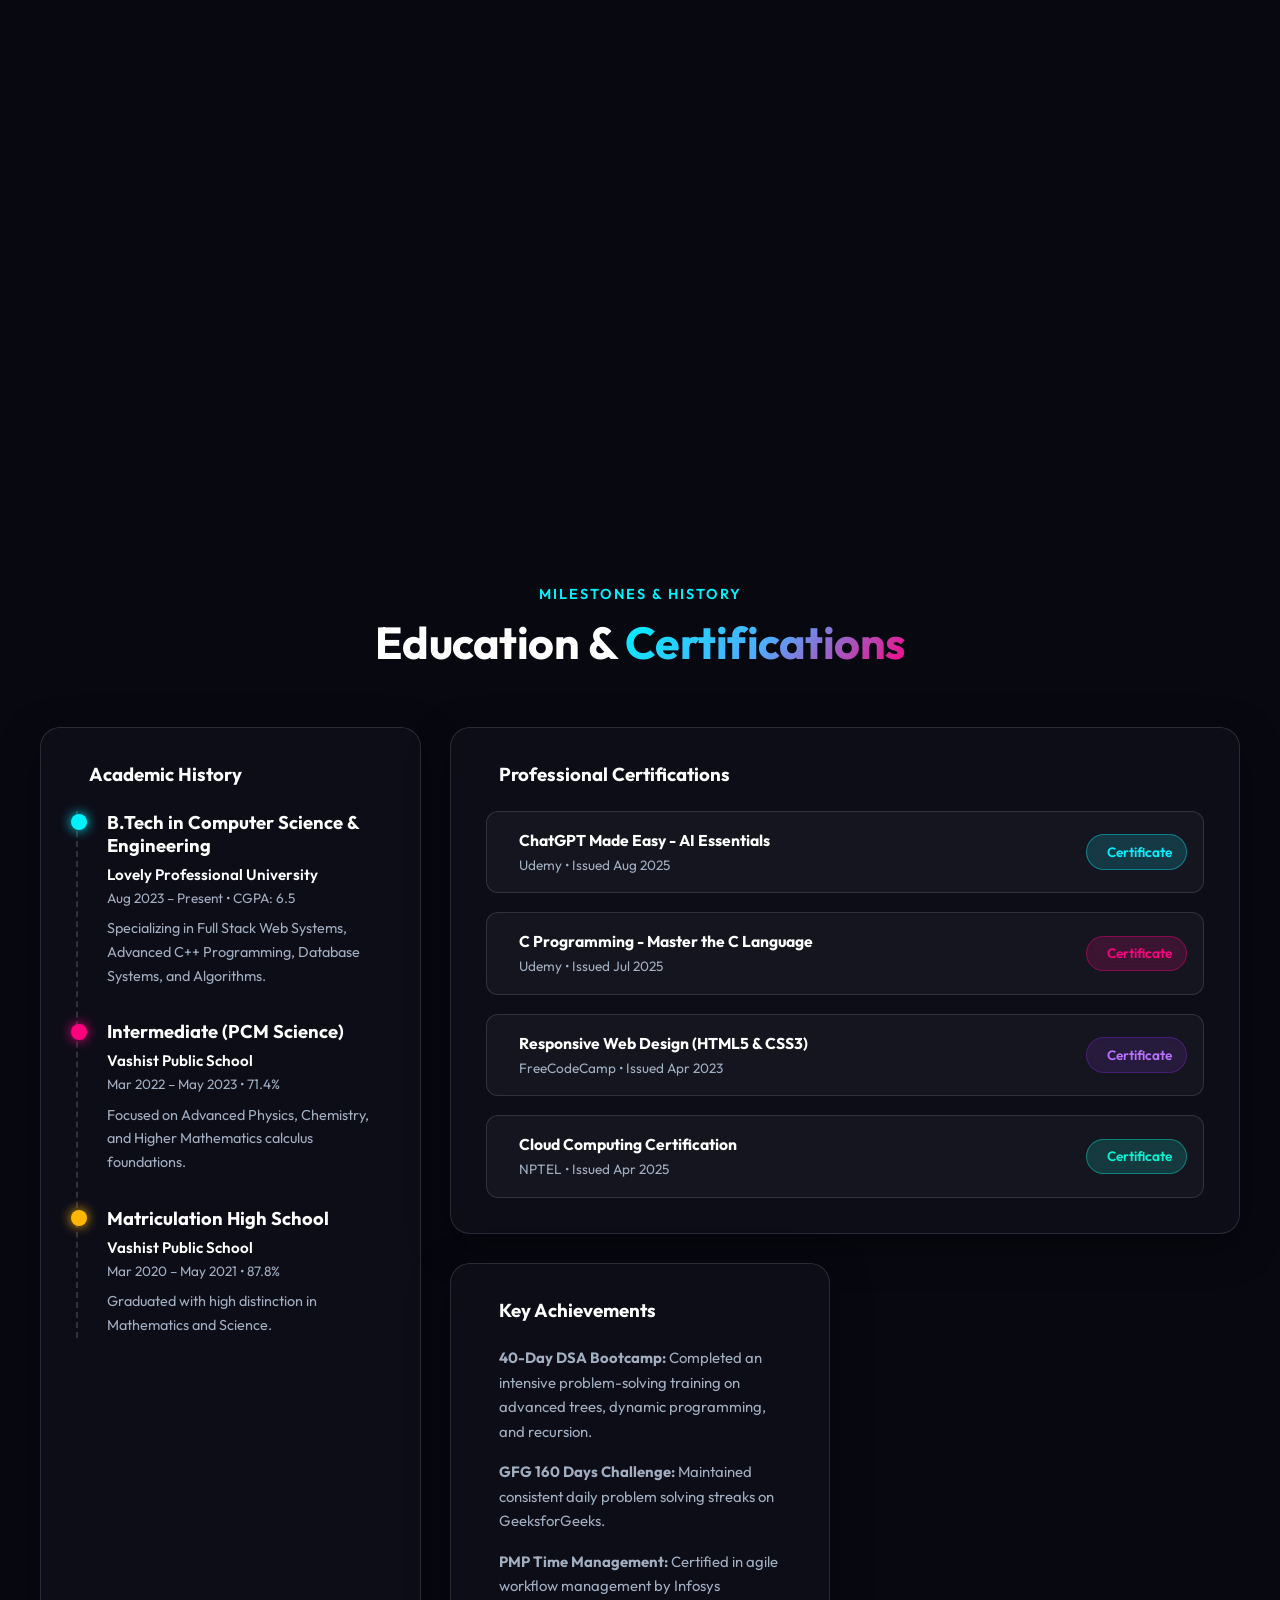
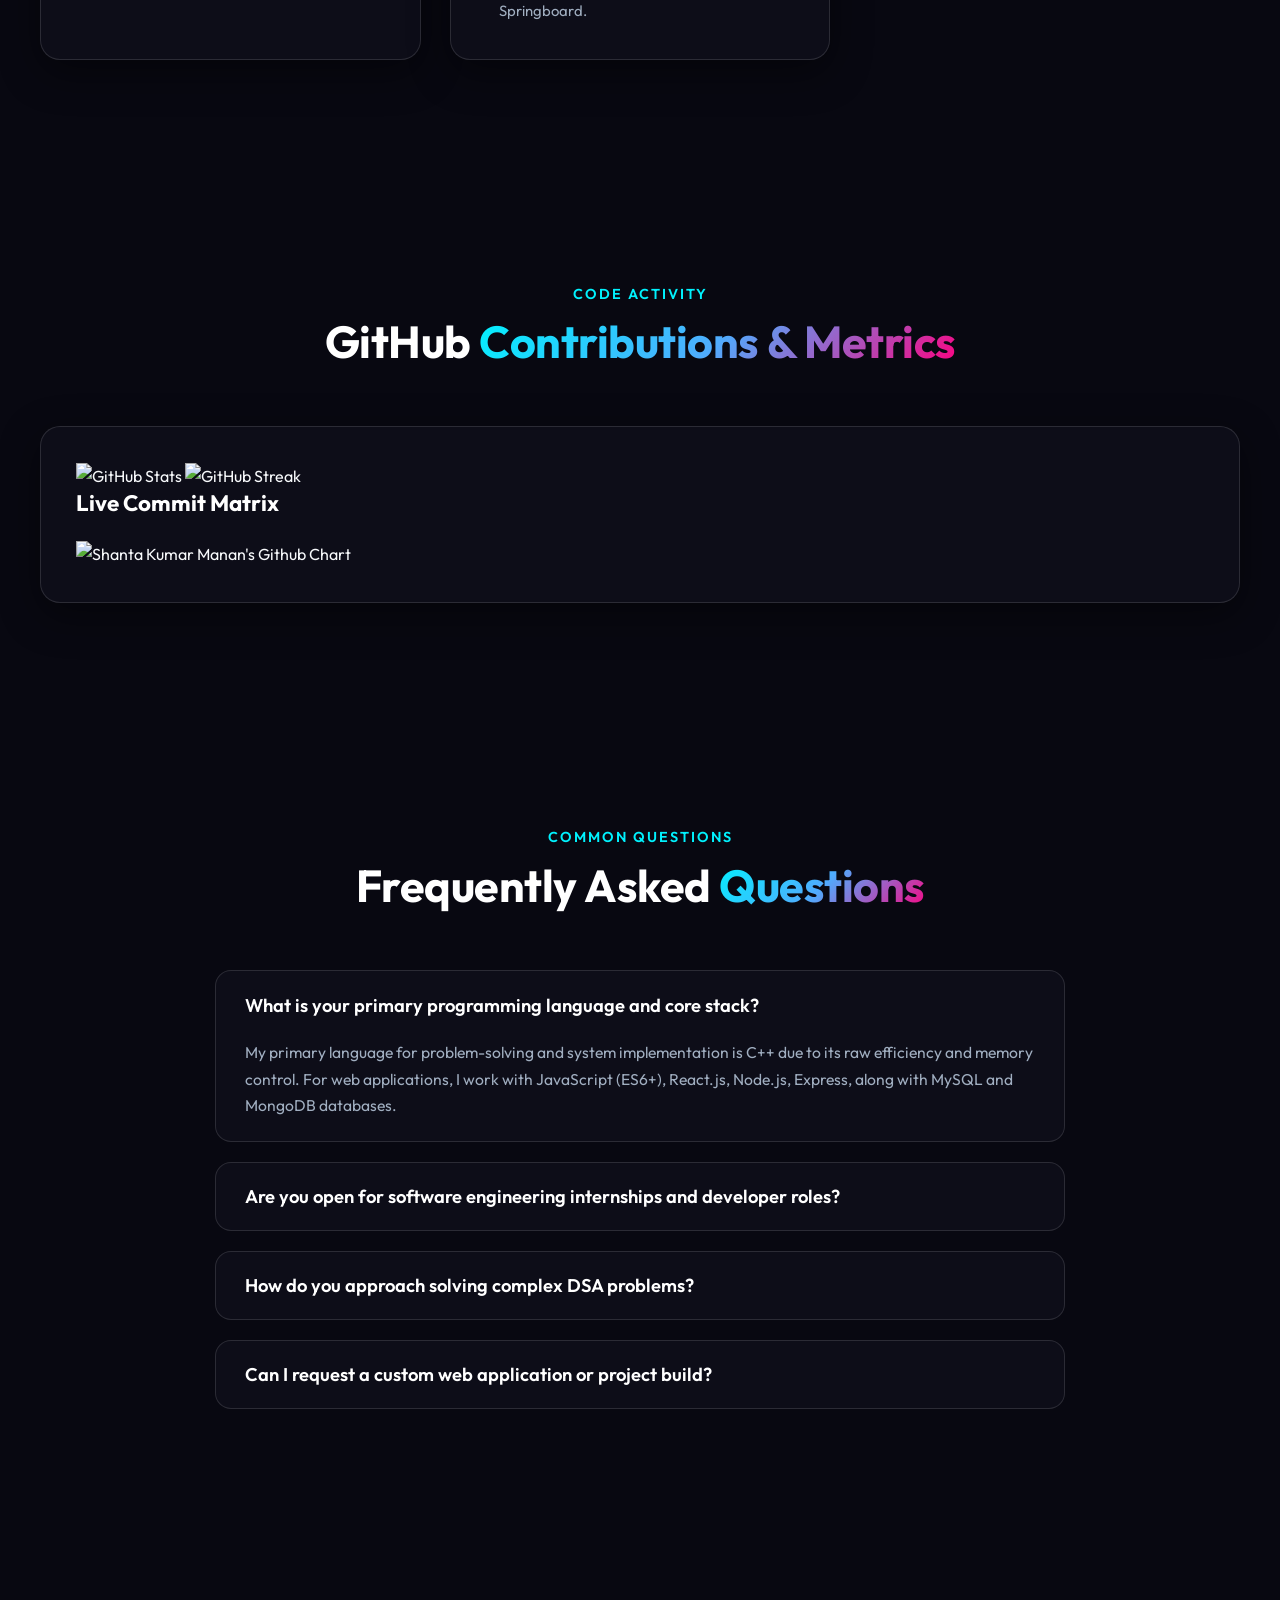
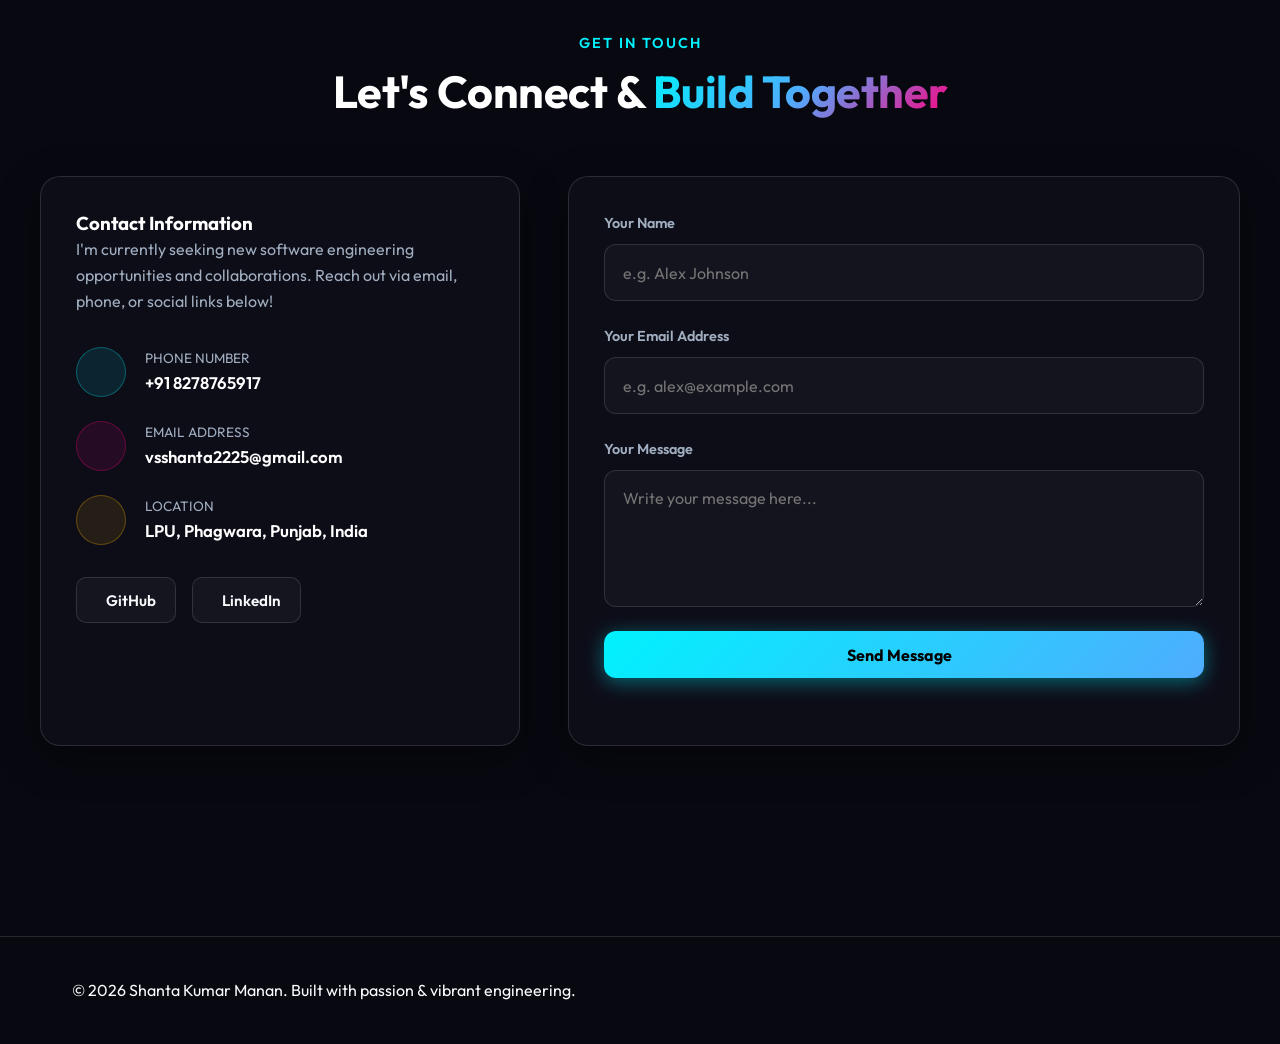
==== commit 30907d8a: "Enhance portfolio with vibrant multi-theme styling, dynamic canvas background, stats counters, inter" ====
--- a/index.html
+++ b/index.html
@@ -1,37 +1,58 @@
 <!DOCTYPE html>
-<html lang="en">
+<html lang="en" data-theme="cyan">
 <head>
     <meta charset="UTF-8">
     <meta name="viewport" content="width=device-width, initial-scale=1.0">
-    <meta name="description" content="Portfolio of Shanta Kumar Manan, Full Stack Developer and CSE Student.">
-    <title>Shanta Kumar Manan | Portfolio</title>
+    <meta name="description" content="Portfolio of Shanta Kumar Manan - Full Stack Developer & CSE Student specializing in C++, Java, React, Node.js and DSA.">
+    <title>Shanta Kumar Manan | Software Engineer & Full Stack Developer</title>
+    
     <!-- Google Fonts -->
-    <link href="https://fonts.googleapis.com/css2?family=Outfit:wght@300;400;500;600;700&display=swap" rel="stylesheet">
+    <link href="https://fonts.googleapis.com/css2?family=Outfit:wght@300;400;500;600;700;800;900&display=swap" rel="stylesheet">
     <!-- Phosphor Icons -->
     <script src="https://unpkg.com/@phosphor-icons/web"></script>
+    <!-- Stylesheet -->
     <link rel="stylesheet" href="styles.css">
 </head>
 <body>
+    <!-- Background Interactive Canvas -->
+    <canvas id="bg-canvas"></canvas>
+
+    <!-- Scroll Progress Bar -->
     <div class="scroll-progress-container">
         <div class="scroll-progress-bar" id="progressBar"></div>
     </div>
 
-    <!-- Background glow effects -->
+    <!-- Background glowing orbs -->
     <div class="bg-glow glow-1"></div>
     <div class="bg-glow glow-2"></div>
 
+    <!-- Navigation Bar -->
     <header class="glass-nav">
         <nav class="container nav-wrapper">
-            <a href="#" class="logo"></a>
+            <a href="index.html" class="logo">
+                <div class="logo-badge">M</div>
+                <span>Manan<span style="color: var(--acc-primary);">.</span></span>
+            </a>
+            
             <ul class="nav-links">
-                <li><a href="#about">About</a></li>
+                <li><a href="index.html" class="active-link">Home</a></li>
+                <li><a href="about.html">About</a></li>
+                <li><a href="skills.html">Skills</a></li>
+                <li><a href="projects.html">Projects</a></li>
                 <li><a href="#services">Services</a></li>
-                <li><a href="#skills">Skills</a></li>
-                <li><a href="#projects">Projects</a></li>
-                <li><a href="#education">Journey</a></li>
-                <li><a href="#github">GitHub</a></li>
-                <li><a href="#contact">Contact</a></li>
+                <li><a href="#journey">Journey</a></li>
+                <li><a href="contact.html">Contact</a></li>
             </ul>
+
+            <!-- Theme Color Selector -->
+            <div class="theme-switcher" title="Select Neon Palette">
+                <div class="theme-dot theme-cyan active" data-set-theme="cyan" title="Cyber Cyan"></div>
+                <div class="theme-dot theme-magenta" data-set-theme="magenta" title="Neon Magenta"></div>
+                <div class="theme-dot theme-purple" data-set-theme="purple" title="Electric Purple"></div>
+                <div class="theme-dot theme-emerald" data-set-theme="emerald" title="Emerald Energy"></div>
+                <div class="theme-dot theme-gold" data-set-theme="gold" title="Sunburst Gold"></div>
+            </div>
+
             <div class="hamburger">
                 <i class="ph ph-list"></i>
             </div>
@@ -41,321 +62,640 @@
     <main>
         <!-- Hero Section -->
         <section id="hero" class="hero-section container fade-in">
-            <!-- Floating Background Shapes -->
-            <div class="hero-shape shape-1"></div>
-            <div class="hero-shape shape-2"></div>
-            <div class="hero-shape shape-3"></div>
-            
-            <div class="hero-content">
-                <div class="greeting-badge">
-                    <i class="ph-fill ph-sparkle"></i> Hi, I'm
-                </div>
-                <h1 class="name">Shanta Kumar Manan</h1>
-                <h2 class="headline">
-                    <span class="typing-text gradient-text"></span><span class="typing-cursor">&nbsp;</span>
-                </h2>
-                <p class="intro">
-                    Passionate about building scalable applications and solving complex problems with efficient data structures and algorithms.
-                </p>
-                <div class="cta-group">
-                    <a href="#projects" class="btn btn-primary">
-                        View Projects <i class="ph-bold ph-arrow-right"></i>
-                    </a>
-                    <a href="#contact" class="btn btn-outline">
-                        Contact Me
-                    </a>
-                </div>
-            </div>
-            <div class="hero-image">
-                <img src="profile.jpeg" alt="Shanta Kumar Manan" class="profile-pic">
-            </div>
-        </section>
-
-        <!-- About Section -->
+            <div class="hero-main-grid">
+                <div class="hero-content">
+                    <div class="greeting-badge">
+                        <i class="ph-fill ph-sparkle"></i> Welcome to My Engineering Space
+                    </div>
+                    <h1 class="name">Shanta Kumar Manan</h1>
+                    <h2 class="headline">
+                        I build <span class="typing-text gradient-text"></span><span class="typing-cursor">&nbsp;</span>
+                    </h2>
+                    <p class="intro">
+                        B.Tech Computer Science Engineering student at Lovely Professional University. Passionate about building robust software architectures, solving complex algorithmic challenges using data structures, and delivering vibrant, high-performance web experiences.
+                    </p>
+                    <div class="cta-group">
+                        <a href="projects.html" class="btn btn-primary">
+                            Explore Projects <i class="ph-bold ph-arrow-right"></i>
+                        </a>
+                        <a href="resume.pdf" download="Shanta_Kumar_Manan_Resume.pdf" class="btn btn-secondary">
+                            Download Resume <i class="ph-bold ph-download-simple"></i>
+                        </a>
+                        <a href="contact.html" class="btn btn-outline">
+                            Let's Connect
+                        </a>
+                    </div>
+                </div>
+
+                <div class="hero-image">
+                    <div class="profile-container">
+                        <div class="profile-ring"></div>
+                        <img src="profile.jpeg" alt="Shanta Kumar Manan" class="profile-pic">
+                    </div>
+                </div>
+            </div>
+
+            <!-- Live Animated Stats Counter -->
+            <div class="stats-grid glass-panel">
+                <div class="stat-card">
+                    <div class="stat-number" data-target="500" data-suffix="+">0</div>
+                    <div class="stat-label">DSA Problems Solved</div>
+                </div>
+                <div class="stat-card">
+                    <div class="stat-number" data-target="15" data-suffix="+">0</div>
+                    <div class="stat-label">Projects Built</div>
+                </div>
+                <div class="stat-card">
+                    <div class="stat-number" data-target="4" data-suffix="+">0</div>
+                    <div class="stat-label">Certifications Earned</div>
+                </div>
+                <div class="stat-card">
+                    <div class="stat-number" data-target="99" data-suffix="%">0</div>
+                    <div class="stat-label">Code Optimization Mindset</div>
+                </div>
+            </div>
+        </section>
+
+        <!-- About Me Section -->
         <section id="about" class="about-section container py-section">
-            <h2 class="section-title fade-in">About <span class="gradient-text">Me</span></h2>
-            <div class="about-content glass-panel fade-in">
-                <div class="about-text">
-                    <p>I am a B.Tech Computer Science Engineering student at <strong>Lovely Professional University</strong>, actively focused on Full Stack Development.</p>
-                    <p>With a robust problem-solving mindset forged through intensive DSA practice, I aim to create scalable, efficient software systems. I believe in elegant code and continuously challenge myself to learn the latest technologies.</p>
-                </div>
-                <div class="about-actions">
-                    <a href="resume.pdf" class="btn btn-resume" download="resume.pdf">
-                        Download Resume <i class="ph-bold ph-download-simple"></i>
-                    </a>
-                </div>
-            </div>
-        </section>
-
-        <!-- What I Do Section -->
+            <div class="section-header fade-in">
+                <span class="section-subtitle">Who I Am</span>
+                <h2 class="section-title">Driven by Curiosity & <span class="gradient-text">Algorithmic Precision</span></h2>
+            </div>
+
+            <div class="about-grid fade-in">
+                <div class="glass-panel about-card">
+                    <div class="about-card-icon"><i class="ph-fill ph-student"></i></div>
+                    <h3>Academic Excellence</h3>
+                    <p>Pursuing B.Tech CSE at Lovely Professional University. Maintaining a strong foundational grounding in Computer Science core principles, operating systems, and computer networks.</p>
+                </div>
+
+                <div class="glass-panel about-card">
+                    <div class="about-card-icon" style="color: var(--acc-pink); border-color: rgba(255,0,127,0.3); background: rgba(255,0,127,0.1);"><i class="ph-fill ph-code-block"></i></div>
+                    <h3>DSA & Problem Solving</h3>
+                    <p>Practiced hundreds of LeetCode & GeeksforGeeks problems. Specialized in graph algorithms, dynamic programming, tree traversals, and time-space complexity optimization.</p>
+                </div>
+
+                <div class="glass-panel about-card">
+                    <div class="about-card-icon" style="color: var(--acc-gold); border-color: rgba(255,183,3,0.3); background: rgba(255,183,3,0.1);"><i class="ph-fill ph-layout"></i></div>
+                    <h3>Full Stack Engineering</h3>
+                    <p>Building modern web apps with React, Node.js, Express, and SQL/NoSQL databases. Focused on clean separation of concerns and intuitive UI UX.</p>
+                </div>
+
+                <div class="glass-panel about-card">
+                    <div class="about-card-icon" style="color: var(--acc-emerald); border-color: rgba(0,245,212,0.3); background: rgba(0,245,212,0.1);"><i class="ph-fill ph-rocket-launch"></i></div>
+                    <h3>Continuous Growth</h3>
+                    <p>Always pushing personal boundaries—from mastering master-level C++ paradigms to diving into cloud deployments and modern AI tool integrations.</p>
+                </div>
+            </div>
+
+            <div class="text-center fade-in">
+                <a href="about.html" class="btn btn-outline">Read Full Biography & Story <i class="ph-bold ph-arrow-right"></i></a>
+            </div>
+        </section>
+
+        <!-- Services & Capabilities Section -->
         <section id="services" class="services-section container py-section">
-            <h2 class="section-title fade-in">What I <span class="gradient-text">Do</span></h2>
+            <div class="section-header fade-in">
+                <span class="section-subtitle">What I Deliver</span>
+                <h2 class="section-title">Engineering <span class="gradient-text">Services & Capabilities</span></h2>
+            </div>
+
             <div class="services-grid">
                 <!-- Service 1 -->
-                <div class="service-card glass-panel fade-in skill-hover">
-                    <i class="ph-fill ph-browsers service-icon"></i>
+                <div class="glass-panel service-card fade-in">
+                    <div class="service-icon-wrapper icon-cyan">
+                        <i class="ph-fill ph-browsers"></i>
+                    </div>
                     <h3>Frontend Development</h3>
-                    <p>Building responsive, interactive, and accessible UI components with React, HTML, CSS, and modern frameworks.</p>
-                </div>
+                    <p>Creating vibrant, accessible, and responsive user interfaces with HTML5, CSS3, modern JavaScript, and React. Crafting interactive components that deliver seamless user journeys.</p>
+                    <ul class="service-list">
+                        <li><i class="ph-bold ph-check"></i> Responsive Mobile-First Design</li>
+                        <li><i class="ph-bold ph-check"></i> Glassmorphic & Modern UI Styling</li>
+                        <li><i class="ph-bold ph-check"></i> Dynamic React Component Logic</li>
+                    </ul>
+                </div>
+
                 <!-- Service 2 -->
-                <div class="service-card glass-panel fade-in skill-hover delay-1">
-                    <i class="ph-fill ph-hard-drives service-icon"></i>
+                <div class="glass-panel service-card fade-in delay-1">
+                    <div class="service-icon-wrapper icon-magenta">
+                        <i class="ph-fill ph-cpu"></i>
+                    </div>
                     <h3>Backend Architecture</h3>
-                    <p>Designing scalable RESTful APIs and server logic using Node.js, Express, and efficient algorithms in C++ & Java.</p>
-                </div>
+                    <p>Designing fast, reliable, and secure server-side logic using Node.js, Express, C++, and PHP. Building RESTful APIs with clean routing, authentication, and structured error handling.</p>
+                    <ul class="service-list">
+                        <li><i class="ph-bold ph-check"></i> REST API Design & Integration</li>
+                        <li><i class="ph-bold ph-check"></i> Modular C++ Core Systems</li>
+                        <li><i class="ph-bold ph-check"></i> Server-side Logic & Validation</li>
+                    </ul>
+                </div>
+
                 <!-- Service 3 -->
-                <div class="service-card glass-panel fade-in skill-hover delay-2">
-                    <i class="ph-fill ph-database service-icon"></i>
+                <div class="glass-panel service-card fade-in delay-2">
+                    <div class="service-icon-wrapper icon-purple">
+                        <i class="ph-fill ph-database"></i>
+                    </div>
                     <h3>Database Management</h3>
-                    <p>Creating robust data schemas, writing complex queries, and managing data via SQL/NoSQL databases like MySQL and MongoDB.</p>
-                </div>
-            </div>
-        </section>
-
-        <!-- Skills Section -->
+                    <p>Structuring relational and non-relational database schemas using MySQL, PostgreSQL, and MongoDB. Writing efficient SQL queries, indexing, and normalizing data for high concurrency.</p>
+                    <ul class="service-list">
+                        <li><i class="ph-bold ph-check"></i> Relational Database Schema Design</li>
+                        <li><i class="ph-bold ph-check"></i> MongoDB NoSQL Data Storage</li>
+                        <li><i class="ph-bold ph-check"></i> Query Optimization & CRUD Logic</li>
+                    </ul>
+                </div>
+
+                <!-- Service 4 -->
+                <div class="glass-panel service-card fade-in delay-3">
+                    <div class="service-icon-wrapper icon-emerald">
+                        <i class="ph-fill ph-tree-structure"></i>
+                    </div>
+                    <h3>Algorithmic Optimization</h3>
+                    <p>Applying fundamental Data Structures & Algorithms to minimize runtime execution and memory footprint. Tackling memory management, pointer manipulation, and sorting efficiency.</p>
+                    <ul class="service-list">
+                        <li><i class="ph-bold ph-check"></i> Time & Space Complexity Reduction</li>
+                        <li><i class="ph-bold ph-check"></i> Graph & Tree Search Algorithms</li>
+                        <li><i class="ph-bold ph-check"></i> Clean Object-Oriented Code</li>
+                    </ul>
+                </div>
+            </div>
+        </section>
+
+        <!-- Tech Stack & Code Showcase Section -->
         <section id="skills" class="skills-section container py-section">
-            <h2 class="section-title fade-in">Tech <span class="gradient-text">Stack</span></h2>
-            <div class="skills-grid">
-                <!-- Languages -->
-                <div class="skill-category glass-panel fade-in skill-hover">
-                    <div class="skill-head">
-                        <i class="ph-fill ph-code"></i>
-                        <h3>Languages</h3>
-                    </div>
-                    <div class="skill-items">
-                        <span class="skill-tag">C++</span>
-                        <span class="skill-tag">Java</span>
-                        <span class="skill-tag">JavaScript</span>
-                        <span class="skill-tag">SQL</span>
-                    </div>
-                </div>
-                <!-- Frameworks/Libraries -->
-                <div class="skill-category glass-panel fade-in skill-hover delay-1">
-                    <div class="skill-head">
-                        <i class="ph-fill ph-atom"></i>
-                        <h3>Frameworks & Libraries</h3>
-                    </div>
-                    <div class="skill-items">
-                        <span class="skill-tag">React</span>
-                        <span class="skill-tag">Node.js</span>
-                        <span class="skill-tag">Express.js</span>
-                        <span class="skill-tag">Tailwind CSS</span>
-                    </div>
-                </div>
-                <!-- Tools -->
-                <div class="skill-category glass-panel fade-in skill-hover delay-2">
-                    <div class="skill-head">
-                        <i class="ph-fill ph-wrench"></i>
-                        <h3>Tools</h3>
-                    </div>
-                    <div class="skill-items">
-                        <span class="skill-tag">Git</span>
-                        <span class="skill-tag">GitHub</span>
-                        <span class="skill-tag">MongoDB</span>
-                        <span class="skill-tag">MySQL</span>
-                        <span class="skill-tag">PostgreSQL</span>
-                        <span class="skill-tag">VS Code</span>
-                    </div>
-                </div>
-            </div>
-        </section>
-
-        <!-- Projects Section -->
+            <div class="section-header fade-in">
+                <span class="section-subtitle">Technical Proficiency</span>
+                <h2 class="section-title">Tech Stack & <span class="gradient-text">Live Code Showcase</span></h2>
+            </div>
+
+            <!-- Filter Buttons -->
+            <div class="filter-container fade-in">
+                <button class="filter-btn active" data-filter="all">All Skills</button>
+                <button class="filter-btn" data-filter="lang">Core Languages</button>
+                <button class="filter-btn" data-filter="web">Web & Frameworks</button>
+                <button class="filter-btn" data-filter="tools">Databases & Tools</button>
+            </div>
+
+            <!-- Skill Level Meters Grid -->
+            <div class="skills-container fade-in">
+                <div class="glass-panel skill-bar-item" data-category="lang">
+                    <div class="skill-info">
+                        <span>C++ & Object-Oriented Programming</span>
+                        <span style="color: var(--acc-primary);">90%</span>
+                    </div>
+                    <div class="skill-progress-bg">
+                        <div class="skill-progress-fill" data-progress="90%"></div>
+                    </div>
+                </div>
+
+                <div class="glass-panel skill-bar-item" data-category="lang">
+                    <div class="skill-info">
+                        <span>Data Structures & Algorithms (Java / C++)</span>
+                        <span style="color: var(--acc-pink);">88%</span>
+                    </div>
+                    <div class="skill-progress-bg">
+                        <div class="skill-progress-fill" data-progress="88%" style="background: linear-gradient(90deg, var(--acc-pink), var(--acc-gold));"></div>
+                    </div>
+                </div>
+
+                <div class="glass-panel skill-bar-item" data-category="web">
+                    <div class="skill-info">
+                        <span>JavaScript (ES6+) & Modern Web</span>
+                        <span style="color: var(--acc-gold);">85%</span>
+                    </div>
+                    <div class="skill-progress-bg">
+                        <div class="skill-progress-fill" data-progress="85%" style="background: linear-gradient(90deg, var(--acc-gold), var(--acc-emerald));"></div>
+                    </div>
+                </div>
+
+                <div class="glass-panel skill-bar-item" data-category="web">
+                    <div class="skill-info">
+                        <span>React.js & Front-End UI</span>
+                        <span style="color: var(--acc-emerald);">82%</span>
+                    </div>
+                    <div class="skill-progress-bg">
+                        <div class="skill-progress-fill" data-progress="82%" style="background: linear-gradient(90deg, var(--acc-emerald), var(--acc-primary));"></div>
+                    </div>
+                </div>
+
+                <div class="glass-panel skill-bar-item" data-category="web">
+                    <div class="skill-info">
+                        <span>Node.js & Express REST APIs</span>
+                        <span style="color: var(--acc-primary);">80%</span>
+                    </div>
+                    <div class="skill-progress-bg">
+                        <div class="skill-progress-fill" data-progress="80%"></div>
+                    </div>
+                </div>
+
+                <div class="glass-panel skill-bar-item" data-category="tools">
+                    <div class="skill-info">
+                        <span>SQL Databases (MySQL, PostgreSQL)</span>
+                        <span style="color: var(--acc-purple);">85%</span>
+                    </div>
+                    <div class="skill-progress-bg">
+                        <div class="skill-progress-fill" data-progress="85%" style="background: linear-gradient(90deg, var(--acc-tertiary), var(--acc-primary));"></div>
+                    </div>
+                </div>
+            </div>
+
+            <!-- Interactive Live Code Snippet Viewer -->
+            <div class="code-viewer-panel fade-in">
+                <div class="code-viewer-header">
+                    <div class="code-dots">
+                        <span class="code-dot dot-red"></span>
+                        <span class="code-dot dot-yellow"></span>
+                        <span class="code-dot dot-green"></span>
+                    </div>
+                    <div class="code-tabs">
+                        <button class="code-tab active" data-lang="cpp">GraphBFS.cpp</button>
+                        <button class="code-tab" data-lang="react">useLiveMetrics.jsx</button>
+                        <button class="code-tab" data-lang="node">ProjectsController.js</button>
+                    </div>
+                </div>
+                <pre class="code-body"><code id="codeDisplay">// C++ DSA Solution: Efficient Graph BFS & Shortest Path
+#include &lt;iostream&gt;
+#include &lt;vector&gt;
+#include &lt;queue&gt;
+
+using namespace std;
+
+class Graph {
+    int V;
+    vector&lt;vector&lt;int&gt;&gt; adj;
+public:
+    Graph(int v) : V(v), adj(v) {}
+    
+    void addEdge(int u, int v) {
+        adj[u].push_back(v);
+        adj[v].push_back(u);
+    }
+    
+    void shortestPathBFS(int startNode) {
+        vector&lt;int&gt; dist(V, -1);
+        queue&lt;int&gt; q;
+        
+        dist[startNode] = 0;
+        q.push(startNode);
+        
+        while (!q.empty()) {
+            int u = q.front();
+            q.pop();
+            
+            for (int neighbor : adj[u]) {
+                if (dist[neighbor] == -1) {
+                    dist[neighbor] = dist[u] + 1;
+                    q.push(neighbor);
+                }
+            }
+        }
+    }
+};</code></pre>
+            </div>
+
+            <div class="text-center fade-in" style="margin-top: 2.5rem;">
+                <a href="skills.html" class="btn btn-outline">Explore Complete Skills & Matrix <i class="ph-bold ph-arrow-right"></i></a>
+            </div>
+        </section>
+
+        <!-- Featured Projects Section -->
         <section id="projects" class="projects-section container py-section">
-            <h2 class="section-title fade-in">Featured <span class="gradient-text">Projects</span></h2>
+            <div class="section-header fade-in">
+                <span class="section-subtitle">Portfolio Portfolio</span>
+                <h2 class="section-title">Featured <span class="gradient-text">Projects & Systems</span></h2>
+            </div>
+
             <div class="project-grid">
                 <!-- Project 1 -->
                 <div class="project-card glass-panel fade-in">
-                    <div class="project-header">
-                        <div class="project-icon"><i class="ph-fill ph-bus"></i></div>
+                    <div class="project-top">
+                        <div class="project-icon-box"><i class="ph-fill ph-bus"></i></div>
                         <div class="project-links">
-                            <a href="#" aria-label="GitHub"><i class="ph-bold ph-github-logo"></i></a>
-                        </div>
-                    </div>
-                    <div class="project-content">
-                        <h3>Bus Reservation & Booking System</h3>
-                        <p>A terminal-based system for managing bus bookings using modular C++ and OOPs. Features file handling for persistent data and efficient search/seat-allocation via DSA.</p>
-                        <div class="tech-stack-list">
-                            <span>C++</span>
-                            <span>OOPs</span>
-                            <span>DSA</span>
-                            <span>File Handling</span>
-                        </div>
-                    </div>
-                </div>
+                            <a href="javascript:void(0)" onclick="openModal('Bus Reservation & Booking System', 'A robust terminal-based system engineered in C++ using Object-Oriented Programming (OOP) concepts. Features persistent binary file storage, dynamic seat allocation, search query algorithms, and ticket cancellation tracking.', ['C++', 'OOPs', 'DSA', 'File Handling', 'Data Structures'])" aria-label="Quick View"><i class="ph-bold ph-eye"></i></a>
+                            <a href="https://github.com/shantakumarmanan" target="_blank" aria-label="GitHub Repository"><i class="ph-bold ph-github-logo"></i></a>
+                        </div>
+                    </div>
+                    <h3 class="project-title">Bus Reservation & Booking System</h3>
+                    <p class="project-desc">Terminal application utilizing C++ object-oriented principles to handle real-time route queries, seat booking matrices, and file-based data persistence with O(1) seat lookup optimization.</p>
+                    <div class="project-tags">
+                        <span class="project-tag">C++</span>
+                        <span class="project-tag">OOPs</span>
+                        <span class="project-tag">File Handling</span>
+                        <span class="project-tag">DSA</span>
+                    </div>
+                </div>
+
                 <!-- Project 2 -->
                 <div class="project-card glass-panel fade-in delay-1">
-                    <div class="project-header">
-                        <div class="project-icon"><i class="ph-fill ph-crosshair"></i></div>
+                    <div class="project-top">
+                        <div class="project-icon-box" style="color: var(--acc-pink); border-color: rgba(255,0,127,0.3); background: rgba(255,0,127,0.1);"><i class="ph-fill ph-crosshair"></i></div>
                         <div class="project-links">
-                            <a href="#" aria-label="Live Demo"><i class="ph-bold ph-link"></i></a>
-                            <a href="#" aria-label="GitHub"><i class="ph-bold ph-github-logo"></i></a>
-                        </div>
-                    </div>
-                    <div class="project-content">
-                        <h3>Ballistics Recognition Tool</h3>
-                        <p>Web tool integrated with PHP backend logic to process ballistic data and deliver accurate, real-time identification results with an intuitive, responsive UI.</p>
-                        <div class="tech-stack-list">
-                            <span>HTML</span>
-                            <span>CSS</span>
-                            <span>JavaScript</span>
-                            <span>PHP</span>
-                        </div>
-                    </div>
-                </div>
-            </div>
-        </section>
-
-        <!-- Education & Certifications -->
-        <section id="education" class="edu-section container py-section">
-            <h2 class="section-title fade-in">Journey & <span class="gradient-text">Achievements</span></h2>
+                            <a href="javascript:void(0)" onclick="openModal('Ballistics Recognition Tool', 'A specialized web application built with PHP and JavaScript that processes ballistics data measurements, matching bullet strike traits against pre-computed criminalistic databases for real-time identification.', ['PHP', 'JavaScript', 'HTML5', 'CSS3', 'Analytics'])" aria-label="Quick View"><i class="ph-bold ph-eye"></i></a>
+                            <a href="https://github.com/shantakumarmanan" target="_blank" aria-label="GitHub Repository"><i class="ph-bold ph-github-logo"></i></a>
+                        </div>
+                    </div>
+                    <h3 class="project-title">Ballistics Recognition & Analysis Tool</h3>
+                    <p class="project-desc">Web-based recognition tool integrating backend PHP processing logic to calculate projectile trajectories and match ballistic parameters against reference tables with high precision.</p>
+                    <div class="project-tags">
+                        <span class="project-tag">PHP</span>
+                        <span class="project-tag">JavaScript</span>
+                        <span class="project-tag">HTML5/CSS3</span>
+                        <span class="project-tag">Web UI</span>
+                    </div>
+                </div>
+
+                <!-- Project 3 -->
+                <div class="project-card glass-panel fade-in delay-2">
+                    <div class="project-top">
+                        <div class="project-icon-box" style="color: var(--acc-gold); border-color: rgba(255,183,3,0.3); background: rgba(255,183,3,0.1);"><i class="ph-fill ph-kanban"></i></div>
+                        <div class="project-links">
+                            <a href="javascript:void(0)" onclick="openModal('TaskStream Realtime Kanban', 'A high-performance productivity dashboard built with React and Node.js. Features drag-and-drop task workflows, tag filtering, priority queues, and instant local storage caching.', ['React', 'Node.js', 'Express', 'Kanban UI', 'REST API'])" aria-label="Quick View"><i class="ph-bold ph-eye"></i></a>
+                            <a href="https://github.com/shantakumarmanan" target="_blank" aria-label="GitHub Repository"><i class="ph-bold ph-github-logo"></i></a>
+                        </div>
+                    </div>
+                    <h3 class="project-title">TaskStream Realtime Kanban</h3>
+                    <p class="project-desc">Interactive task workspace featuring fluid drag-and-drop status lanes, state management with React hooks, local persistence, and customizable tag filters.</p>
+                    <div class="project-tags">
+                        <span class="project-tag">React</span>
+                        <span class="project-tag">Node.js</span>
+                        <span class="project-tag">Express</span>
+                        <span class="project-tag">REST API</span>
+                    </div>
+                </div>
+            </div>
+
+            <div class="text-center fade-in" style="margin-top: 3rem;">
+                <a href="projects.html" class="btn btn-primary">View All Projects & Code <i class="ph-bold ph-arrow-right"></i></a>
+            </div>
+        </section>
+
+        <!-- Journey & Certifications Section -->
+        <section id="journey" class="edu-section container py-section">
+            <div class="section-header fade-in">
+                <span class="section-subtitle">Milestones & History</span>
+                <h2 class="section-title">Education & <span class="gradient-text">Certifications</span></h2>
+            </div>
+
             <div class="bento-grid">
-                <!-- Education -->
+                <!-- Education Timeline -->
                 <div class="bento-item glass-panel fade-in bento-tall">
                     <div class="bento-header">
                         <i class="ph-fill ph-graduation-cap"></i>
-                        <h3>Education</h3>
+                        <h3>Academic History</h3>
                     </div>
                     <div class="timeline">
                         <div class="timeline-item">
                             <div class="timeline-dot"></div>
-                            <h4>B.Tech in Computer Science and Engineering</h4>
+                            <h4>B.Tech in Computer Science & Engineering</h4>
                             <p class="institution">Lovely Professional University</p>
-                            <p class="timeline-meta">Aug '23 – Present • CGPA: 6.5</p>
-                        </div>
+                            <p class="timeline-meta">Aug 2023 – Present • CGPA: 6.5</p>
+                            <p class="timeline-details">Specializing in Full Stack Web Systems, Advanced C++ Programming, Database Systems, and Algorithms.</p>
+                        </div>
+
                         <div class="timeline-item">
-                            <div class="timeline-dot"></div>
-                            <h4>Intermediate (PCM)</h4>
+                            <div class="timeline-dot" style="background: var(--acc-pink); box-shadow: 0 0 12px var(--acc-pink);"></div>
+                            <h4>Intermediate (PCM Science)</h4>
                             <p class="institution">Vashist Public School</p>
-                            <p class="timeline-meta">Mar '22 – May '23 • 71.4%</p>
-                        </div>
+                            <p class="timeline-meta">Mar 2022 – May 2023 • 71.4%</p>
+                            <p class="timeline-details">Focused on Advanced Physics, Chemistry, and Higher Mathematics calculus foundations.</p>
+                        </div>
+
                         <div class="timeline-item">
-                            <div class="timeline-dot"></div>
-                            <h4>Matriculation</h4>
+                            <div class="timeline-dot" style="background: var(--acc-gold); box-shadow: 0 0 12px var(--acc-gold);"></div>
+                            <h4>Matriculation High School</h4>
                             <p class="institution">Vashist Public School</p>
-                            <p class="timeline-meta">Mar '20 – May '21 • 87.8%</p>
-                        </div>
-                    </div>
-                </div>
-                <!-- Training -->
+                            <p class="timeline-meta">Mar 2020 – May 2021 • 87.8%</p>
+                            <p class="timeline-details">Graduated with high distinction in Mathematics and Science.</p>
+                        </div>
+                    </div>
+                </div>
+
+                <!-- Certifications -->
                 <div class="bento-item glass-panel fade-in bento-wide delay-1">
                     <div class="bento-header">
-                        <i class="ph-fill ph-certificate"></i>
-                        <h3>Certifications</h3>
-                    </div>
-                    <ul class="custom-list">
-                        <li>
-                            <i class="ph-bold ph-check-circle"></i>
-                            <div>
-                                <a href="certificates/chatgpt-essentials.pdf" target="_blank" class="cert-link" title="View Certificate"><strong>ChatGPT Made Easy - AI Essentials</strong></a>
-                                <span>Udemy • Aug '25</span>
+                        <i class="ph-fill ph-certificate" style="color: var(--acc-pink);"></i>
+                        <h3>Professional Certifications</h3>
+                    </div>
+                    <div class="cert-list">
+                        <div class="cert-card">
+                            <div class="cert-info">
+                                <i class="ph-fill ph-seal-check cert-icon"></i>
+                                <div>
+                                    <div class="cert-title">ChatGPT Made Easy - AI Essentials</div>
+                                    <div class="cert-meta">Udemy • Issued Aug 2025</div>
+                                </div>
                             </div>
+                            <a href="certificates/chatgpt-essentials.pdf" target="_blank" class="badge badge-cyan"><i class="ph-bold ph-arrow-square-out"></i> Certificate</a>
+                        </div>
+
+                        <div class="cert-card">
+                            <div class="cert-info">
+                                <i class="ph-fill ph-seal-check cert-icon"></i>
+                                <div>
+                                    <div class="cert-title">C Programming - Master the C Language</div>
+                                    <div class="cert-meta">Udemy • Issued Jul 2025</div>
+                                </div>
+                            </div>
+                            <a href="certificates/c-programming.pdf" target="_blank" class="badge badge-magenta"><i class="ph-bold ph-arrow-square-out"></i> Certificate</a>
+                        </div>
+
+                        <div class="cert-card">
+                            <div class="cert-info">
+                                <i class="ph-fill ph-seal-check cert-icon"></i>
+                                <div>
+                                    <div class="cert-title">Responsive Web Design (HTML5 & CSS3)</div>
+                                    <div class="cert-meta">FreeCodeCamp • Issued Apr 2023</div>
+                                </div>
+                            </div>
+                            <a href="certificates/responsive-web-design.pdf" target="_blank" class="badge badge-purple"><i class="ph-bold ph-arrow-square-out"></i> Certificate</a>
+                        </div>
+
+                        <div class="cert-card">
+                            <div class="cert-info">
+                                <i class="ph-fill ph-seal-check cert-icon"></i>
+                                <div>
+                                    <div class="cert-title">Cloud Computing Certification</div>
+                                    <div class="cert-meta">NPTEL • Issued Apr 2025</div>
+                                </div>
+                            </div>
+                            <a href="certificates/cloud-computing.pdf" target="_blank" class="badge badge-emerald"><i class="ph-bold ph-arrow-square-out"></i> Certificate</a>
+                        </div>
+                    </div>
+                </div>
+
+                <!-- Training & Achievements -->
+                <div class="bento-item glass-panel fade-in delay-2">
+                    <div class="bento-header">
+                        <i class="ph-fill ph-trophy" style="color: var(--acc-gold);"></i>
+                        <h3>Key Achievements</h3>
+                    </div>
+                    <ul style="display: flex; flex-direction: column; gap: 1rem; font-size: 0.93rem; color: var(--text-muted);">
+                        <li style="display: flex; gap: 0.8rem; align-items: flex-start;">
+                            <i class="ph-bold ph-check-circle" style="color: var(--acc-primary); margin-top: 0.2rem; font-size: 1.2rem;"></i>
+                            <div><strong>40-Day DSA Bootcamp:</strong> Completed an intensive problem-solving training on advanced trees, dynamic programming, and recursion.</div>
                         </li>
-                        <li>
-                            <i class="ph-bold ph-check-circle"></i>
-                            <div>
-                                <a href="certificates/c-programming.pdf" target="_blank" class="cert-link" title="View Certificate"><strong>C Programming - Master the C Language</strong></a>
-                                <span>Udemy • Jul '25</span>
-                            </div>
+                        <li style="display: flex; gap: 0.8rem; align-items: flex-start;">
+                            <i class="ph-bold ph-check-circle" style="color: var(--acc-pink); margin-top: 0.2rem; font-size: 1.2rem;"></i>
+                            <div><strong>GFG 160 Days Challenge:</strong> Maintained consistent daily problem solving streaks on GeeksforGeeks.</div>
                         </li>
-                        <li>
-                            <i class="ph-bold ph-check-circle"></i>
-                            <div>
-                                <a href="certificates/responsive-web-design.pdf" target="_blank" class="cert-link" title="View Certificate"><strong>Responsive Web Design (HTML & CSS)</strong></a>
-                                <span>FreeCodeCamp • Apr '23</span>
-                            </div>
-                        </li>
-                        <li>
-                            <i class="ph-bold ph-check-circle"></i>
-                            <div>
-                                <a href="certificates/cloud-computing.pdf" target="_blank" class="cert-link" title="View Certificate"><strong>Cloud Computing Certification</strong></a>
-                                <span>NPTEL • Apr '25</span>
-                            </div>
-                        </li>
-                        <li>
-                            <i class="ph-bold ph-spinner"></i>
-                            <div>
-                                <strong>Salesforce - CRM, coding with Apex</strong>
-                                <span>In Progress (Awaited) • Feb '26</span>
-                            </div>
+                        <li style="display: flex; gap: 0.8rem; align-items: flex-start;">
+                            <i class="ph-bold ph-check-circle" style="color: var(--acc-gold); margin-top: 0.2rem; font-size: 1.2rem;"></i>
+                            <div><strong>PMP Time Management:</strong> Certified in agile workflow management by Infosys Springboard.</div>
                         </li>
                     </ul>
                 </div>
-                <!-- Achievements -->
-                <div class="bento-item glass-panel fade-in delay-2">
-                    <div class="bento-header">
-                        <i class="ph-fill ph-trophy"></i>
-                        <h3>Achievements & Training</h3>
-                    </div>
-                    <ul class="custom-list simple-list" style="font-size: 0.9rem; gap: 0.8rem;">
-                        <li><strong>DSA Training:</strong> 40-day intensive program on core data structures and problem-solving.</li>
-                        <li><strong>GFG 160 Days Challenge:</strong> Consistently solved daily DSA problems.</li>
-                        <li><strong>PMP Time Management:</strong> Course completion certificate from Infosys Springboard.</li>
-                    </ul>
-                </div>
             </div>
         </section>
 
         <!-- GitHub Stats Section -->
         <section id="github" class="github-section container py-section">
-            <h2 class="section-title fade-in">GitHub <span class="gradient-text">Activity</span></h2>
+            <div class="section-header fade-in">
+                <span class="section-subtitle">Code Activity</span>
+                <h2 class="section-title">GitHub <span class="gradient-text">Contributions & Metrics</span></h2>
+            </div>
+
             <div class="github-wrapper glass-panel fade-in text-center">
                 <div class="github-stats-container">
-                    <img src="https://github-readme-stats.vercel.app/api?username=shantakumarmanan&show_icons=true&theme=radical&hide_border=true&bg_color=0a0a0f&title_color=14b8a6&text_color=94a3b8&icon_color=3b82f6" alt="GitHub Stats" class="github-stats-img">
-                    <img src="https://github-readme-streak-stats.herokuapp.com/?user=shantakumarmanan&theme=radical&hide_border=true&background=0a0a0f00&ring=14b8a6&fire=14b8a6&currStreakLabel=14b8a6" alt="GitHub Streak" class="github-stats-img">
+                    <img src="https://github-readme-stats.vercel.app/api?username=shantakumarmanan&show_icons=true&theme=radical&hide_border=true&bg_color=080811&title_color=00f2fe&text_color=a0aec0&icon_color=ff007f" alt="GitHub Stats" class="github-stats-img">
+                    <img src="https://github-readme-streak-stats.herokuapp.com/?user=shantakumarmanan&theme=radical&hide_border=true&background=08081100&ring=00f2fe&fire=ff007f&currStreakLabel=00f2fe" alt="GitHub Streak" class="github-stats-img">
                 </div>
                 <div class="github-calendar-container mt-4">
-                    <h3 style="margin-bottom: 1.5rem; font-size: 1.4rem;">Contribution Graph</h3>
-                    <img src="https://ghchart.rshah.org/14b8a6/shantakumarmanan" alt="Shanta Kumar Manan's Github Chart" class="github-chart">
+                    <h3 style="margin-bottom: 1.5rem; font-size: 1.4rem;">Live Commit Matrix</h3>
+                    <img src="https://ghchart.rshah.org/00f2fe/shantakumarmanan" alt="Shanta Kumar Manan's Github Chart" class="github-chart">
+                </div>
+            </div>
+        </section>
+
+        <!-- FAQ Section -->
+        <section id="faq" class="faq-section container py-section">
+            <div class="section-header fade-in">
+                <span class="section-subtitle">Common Questions</span>
+                <h2 class="section-title">Frequently Asked <span class="gradient-text">Questions</span></h2>
+            </div>
+
+            <div class="accordion-wrapper fade-in">
+                <div class="accordion-item active">
+                    <div class="accordion-header">
+                        <h3>What is your primary programming language and core stack?</h3>
+                        <i class="ph-bold ph-caret-down accordion-icon"></i>
+                    </div>
+                    <div class="accordion-content">
+                        My primary language for problem-solving and system implementation is C++ due to its raw efficiency and memory control. For web applications, I work with JavaScript (ES6+), React.js, Node.js, Express, along with MySQL and MongoDB databases.
+                    </div>
+                </div>
+
+                <div class="accordion-item">
+                    <div class="accordion-header">
+                        <h3>Are you open for software engineering internships and developer roles?</h3>
+                        <i class="ph-bold ph-caret-down accordion-icon"></i>
+                    </div>
+                    <div class="accordion-content">
+                        Yes! I am actively looking for software engineering internships, full-stack developer roles, and technical project collaborations where I can apply my algorithmic background and full-stack web skill set.
+                    </div>
+                </div>
+
+                <div class="accordion-item">
+                    <div class="accordion-header">
+                        <h3>How do you approach solving complex DSA problems?</h3>
+                        <i class="ph-bold ph-caret-down accordion-icon"></i>
+                    </div>
+                    <div class="accordion-content">
+                        I break down complex requirements into core sub-problems. First, I identify constraint bounds to choose appropriate data structures (Hash Maps, Trees, Graphs, or Heaps). Then, I write a clear brute-force baseline before optimizing for target Time and Space complexities.
+                    </div>
+                </div>
+
+                <div class="accordion-item">
+                    <div class="accordion-header">
+                        <h3>Can I request a custom web application or project build?</h3>
+                        <i class="ph-bold ph-caret-down accordion-icon"></i>
+                    </div>
+                    <div class="accordion-content">
+                        Absolutely! Feel free to send me a message via the Contact page or email me directly at vsshanta2225@gmail.com with your project requirements.
+                    </div>
                 </div>
             </div>
         </section>
 
         <!-- Contact Section -->
         <section id="contact" class="contact-section container py-section">
-            <h2 class="section-title fade-in">Get In <span class="gradient-text">Touch</span></h2>
-            <div class="contact-wrapper">
-                <div class="contact-info glass-panel fade-in">
+            <div class="section-header fade-in">
+                <span class="section-subtitle">Get In Touch</span>
+                <h2 class="section-title">Let's Connect & <span class="gradient-text">Build Together</span></h2>
+            </div>
+
+            <div class="contact-grid">
+                <div class="glass-panel contact-info fade-in">
                     <h3>Contact Information</h3>
-                    <p>I'm actively looking for opportunities where I can contribute and grow. Feel free to reach out!</p>
-                    <div class="contact-details">
-                        <div class="contact-item">
-                            <i class="ph-fill ph-phone"></i> +91 8278765917
-                        </div>
-                        <div class="contact-item">
-                            <i class="ph-fill ph-envelope-simple"></i> vsshanta2225@gmail.com
-                        </div>
-                    </div>
-                    <div class="social-links-lg">
-                        <a href="https://github.com/shantakumarmanan" target="_blank" aria-label="GitHub"><i class="ph-fill ph-github-logo"></i> GitHub</a>
-                        <a href="https://linkedin.com/in/shantamanan77/" target="_blank" aria-label="LinkedIn"><i class="ph-fill ph-linkedin-logo"></i> LinkedIn</a>
-                    </div>
-                </div>
-                <form class="contact-form glass-panel fade-in delay-1" id="contactForm">
+                    <p style="color: var(--text-muted); margin-bottom: 2rem;">I'm currently seeking new software engineering opportunities and collaborations. Reach out via email, phone, or social links below!</p>
+                    
+                    <div class="contact-info-list">
+                        <div class="contact-item-box">
+                            <div class="contact-icon-circle"><i class="ph-fill ph-phone"></i></div>
+                            <div>
+                                <div class="contact-item-title">Phone Number</div>
+                                <div class="contact-item-val">+91 8278765917</div>
+                            </div>
+                        </div>
+
+                        <div class="contact-item-box">
+                            <div class="contact-icon-circle" style="color: var(--acc-pink); border-color: rgba(255,0,127,0.3); background: rgba(255,0,127,0.1);"><i class="ph-fill ph-envelope-simple"></i></div>
+                            <div>
+                                <div class="contact-item-title">Email Address</div>
+                                <div class="contact-item-val">vsshanta2225@gmail.com</div>
+                            </div>
+                        </div>
+
+                        <div class="contact-item-box">
+                            <div class="contact-icon-circle" style="color: var(--acc-gold); border-color: rgba(255,183,3,0.3); background: rgba(255,183,3,0.1);"><i class="ph-fill ph-map-pin"></i></div>
+                            <div>
+                                <div class="contact-item-title">Location</div>
+                                <div class="contact-item-val">LPU, Phagwara, Punjab, India</div>
+                            </div>
+                        </div>
+                    </div>
+
+                    <div class="social-bar">
+                        <a href="https://github.com/shantakumarmanan" target="_blank" class="social-btn"><i class="ph-fill ph-github-logo"></i> GitHub</a>
+                        <a href="https://linkedin.com/in/shantamanan77/" target="_blank" class="social-btn"><i class="ph-fill ph-linkedin-logo"></i> LinkedIn</a>
+                    </div>
+                </div>
+
+                <form class="glass-panel contact-form fade-in delay-1" id="contactForm">
                     <div class="input-group">
-                        <label for="name">Name</label>
-                        <input type="text" id="name" required placeholder="John Doe">
+                        <label for="name">Your Name</label>
+                        <input type="text" id="name" required placeholder="e.g. Alex Johnson">
                     </div>
                     <div class="input-group">
-                        <label for="email">Email</label>
-                        <input type="email" id="email" required placeholder="john@example.com">
+                        <label for="email">Your Email Address</label>
+                        <input type="email" id="email" required placeholder="e.g. alex@example.com">
                     </div>
                     <div class="input-group">
-                        <label for="message">Message</label>
-                        <textarea id="message" rows="4" required placeholder="Your message here..."></textarea>
+                        <label for="message">Your Message</label>
+                        <textarea id="message" rows="5" required placeholder="Write your message here..."></textarea>
                     </div>
                     <button type="submit" class="btn btn-primary submit-btn">
-                        <span>Send Message</span> <i class="ph-bold ph-paper-plane-right"></i>
+                        Send Message <i class="ph-bold ph-paper-plane-right"></i>
                     </button>
-                    <p id="form-message" class="form-message"></p>
+                    <p id="form-message" style="margin-top: 0.5rem; font-weight: 600;"></p>
                 </form>
             </div>
         </section>
     </main>
 
+    <!-- Modal Dialog System -->
+    <div id="projectModal" class="modal-overlay">
+        <div class="modal-box">
+            <button class="modal-close" id="modalClose">&times;</button>
+            <h3 id="modalTitle" style="font-size: 1.6rem; margin-bottom: 1rem; color: var(--acc-primary);">Project Title</h3>
+            <p id="modalDesc" style="color: var(--text-muted); font-size: 1rem; line-height: 1.7; margin-bottom: 1.5rem;">Project details...</p>
+            <div id="modalTags" class="project-tags" style="margin-bottom: 1.5rem;"></div>
+            <a href="https://github.com/shantakumarmanan" target="_blank" class="btn btn-primary">View GitHub Repository <i class="ph-bold ph-arrow-square-out"></i></a>
+        </div>
+    </div>
+
+    <!-- Footer -->
     <footer class="footer">
         <div class="container footer-content">
-            <p>&copy; 2026 Shanta Kumar Manan. Built with passion.</p>
+            <p>&copy; 2026 Shanta Kumar Manan. Built with passion & vibrant engineering.</p>
             <div class="footer-links">
                 <a href="https://github.com/shantakumarmanan" target="_blank" aria-label="GitHub"><i class="ph-fill ph-github-logo"></i></a>
                 <a href="https://linkedin.com/in/shantamanan77/" target="_blank" aria-label="LinkedIn"><i class="ph-fill ph-linkedin-logo"></i></a>
--- a/styles.css
+++ b/styles.css
@@ -1,23 +1,72 @@
 /* =========================================
-   CSS Variables & Theming
+   CSS Variables & Vibrant Multi-Theming
 ========================================= */
 :root {
-    --bg-base: #0a0a0f;
-    --acc-primary: #14b8a6; /* Teal */
-    --acc-primary-hover: #0d9488;
-    --acc-secondary: #3b82f6; /* Blue */
+    /* Default Theme: Cyber Cyan & Electric Blue */
+    --bg-base: #080811;
+    --bg-card: rgba(18, 18, 30, 0.65);
+    --acc-primary: #00f2fe;
+    --acc-primary-hover: #00c6ff;
+    --acc-secondary: #4facfe;
+    --acc-tertiary: #7928ca;
+    --acc-pink: #ff007f;
+    --acc-gold: #ffb703;
+    --acc-emerald: #00f5d4;
+    --acc-glow: rgba(0, 242, 254, 0.4);
+    
     --text-main: #f8fafc;
-    --text-muted: #94a3b8;
+    --text-muted: #a0aec0;
+    --text-bright: #ffffff;
     
     /* Glassmorphism Variables */
-    --glass-bg: rgba(255, 255, 255, 0.03);
-    --glass-border: rgba(255, 255, 255, 0.08);
-    --glass-shadow: 0 8px 32px 0 rgba(0, 0, 0, 0.3);
-    --glass-hover-bg: rgba(255, 255, 255, 0.06);
+    --glass-bg: rgba(255, 255, 255, 0.035);
+    --glass-border: rgba(255, 255, 255, 0.12);
+    --glass-shadow: 0 12px 40px 0 rgba(0, 0, 0, 0.45);
+    --glass-hover-bg: rgba(255, 255, 255, 0.08);
 
     --font-sans: 'Outfit', system-ui, -apple-system, sans-serif;
-    --border-radius: 16px;
-    --transition: all 0.3s cubic-bezier(0.4, 0, 0.2, 1);
+    --border-radius: 20px;
+    --transition: all 0.35s cubic-bezier(0.4, 0, 0.2, 1);
+}
+
+/* Theme 2: Magenta Neon */
+[data-theme="magenta"] {
+    --bg-base: #0d0714;
+    --acc-primary: #ff007f;
+    --acc-primary-hover: #e0006c;
+    --acc-secondary: #7928ca;
+    --acc-tertiary: #00f2fe;
+    --acc-glow: rgba(255, 0, 127, 0.4);
+}
+
+/* Theme 3: Electric Purple */
+[data-theme="purple"] {
+    --bg-base: #0b0618;
+    --acc-primary: #9d4edd;
+    --acc-primary-hover: #7b2cbf;
+    --acc-secondary: #ff007f;
+    --acc-tertiary: #00f5d4;
+    --acc-glow: rgba(157, 78, 221, 0.4);
+}
+
+/* Theme 4: Emerald Energy */
+[data-theme="emerald"] {
+    --bg-base: #051410;
+    --acc-primary: #00f5d4;
+    --acc-primary-hover: #00cbb0;
+    --acc-secondary: #00f2fe;
+    --acc-tertiary: #ffb703;
+    --acc-glow: rgba(0, 245, 212, 0.4);
+}
+
+/* Theme 5: Radiant Gold */
+[data-theme="gold"] {
+    --bg-base: #140d05;
+    --acc-primary: #ffb703;
+    --acc-primary-hover: #fb8500;
+    --acc-secondary: #ff007f;
+    --acc-tertiary: #00f2fe;
+    --acc-glow: rgba(255, 183, 3, 0.4);
 }
 
 /* =========================================
@@ -37,9 +86,21 @@
     background-color: var(--bg-base);
     color: var(--text-main);
     font-family: var(--font-sans);
-    line-height: 1.6;
+    line-height: 1.65;
     overflow-x: hidden;
     position: relative;
+    transition: background-color 0.5s ease;
+}
+
+/* Dynamic Interactive Canvas Background */
+#bg-canvas {
+    position: fixed;
+    top: 0;
+    left: 0;
+    width: 100vw;
+    height: 100vh;
+    z-index: -2;
+    pointer-events: none;
 }
 
 /* Scroll Progress Bar */
@@ -50,48 +111,49 @@
     width: 100%;
     height: 4px;
     background: transparent;
-    z-index: 9999;
+    z-index: 10000;
     pointer-events: none;
 }
 
 .scroll-progress-bar {
     height: 100%;
     width: 0%;
-    background: linear-gradient(90deg, var(--acc-primary), var(--acc-secondary));
-    box-shadow: 0 0 10px var(--acc-primary);
+    background: linear-gradient(90deg, var(--acc-primary), var(--acc-secondary), var(--acc-pink));
+    box-shadow: 0 0 15px var(--acc-primary);
     transition: width 0.1s ease-out;
 }
 
-/* Glowing background effects for modern look */
+/* Glowing background blur elements */
 .bg-glow {
     position: fixed;
     border-radius: 50%;
-    filter: blur(120px);
+    filter: blur(140px);
     z-index: -1;
-    opacity: 0.4;
+    opacity: 0.45;
     pointer-events: none;
+    transition: background 0.5s ease;
 }
 
 .glow-1 {
     top: -10%;
     left: -10%;
-    width: 50vw;
-    height: 50vw;
-    background: radial-gradient(circle, rgba(20,184,166,0.2) 0%, transparent 70%);
+    width: 55vw;
+    height: 55vw;
+    background: radial-gradient(circle, var(--acc-primary) 0%, transparent 70%);
 }
 
 .glow-2 {
     bottom: -10%;
     right: -10%;
-    width: 60vw;
-    height: 60vw;
-    background: radial-gradient(circle, rgba(59,130,246,0.15) 0%, transparent 70%);
-}
-
-/* Typography */
-h1, h2, h3, h4 {
-    line-height: 1.2;
-    color: var(--text-main);
+    width: 65vw;
+    height: 65vw;
+    background: radial-gradient(circle, var(--acc-secondary) 0%, transparent 70%);
+}
+
+/* Typography & Links */
+h1, h2, h3, h4, h5, h6 {
+    line-height: 1.25;
+    color: var(--text-bright);
 }
 
 a {
@@ -106,42 +168,73 @@
 
 .container {
     width: 100%;
-    max-width: 1100px;
+    max-width: 1200px;
     margin: 0 auto;
     padding: 0 2rem;
 }
 
 .py-section {
-    padding: 100px 0;
+    padding: 110px 0;
+}
+
+.section-header {
+    text-align: center;
+    margin-bottom: 3.5rem;
+}
+
+.section-subtitle {
+    display: inline-block;
+    font-size: 0.9rem;
+    font-weight: 600;
+    text-transform: uppercase;
+    letter-spacing: 2px;
+    color: var(--acc-primary);
+    margin-bottom: 0.5rem;
 }
 
 .section-title {
-    font-size: 2.5rem;
+    font-size: 2.8rem;
     font-weight: 700;
-    margin-bottom: 3rem;
-    text-align: center;
+    letter-spacing: -0.5px;
 }
 
 .gradient-text {
-    background: linear-gradient(135deg, var(--acc-primary), var(--acc-secondary));
+    background: linear-gradient(135deg, var(--acc-primary), var(--acc-secondary), var(--acc-pink));
     -webkit-background-clip: text;
     -webkit-text-fill-color: transparent;
     background-clip: text;
 }
 
+/* Multi-colored Neon Badges */
+.badge {
+    display: inline-flex;
+    align-items: center;
+    gap: 0.4rem;
+    padding: 0.35rem 0.85rem;
+    border-radius: 99px;
+    font-size: 0.85rem;
+    font-weight: 600;
+    backdrop-filter: blur(8px);
+    transition: var(--transition);
+}
+
+.badge-cyan { background: rgba(0, 242, 254, 0.15); border: 1px solid rgba(0, 242, 254, 0.4); color: #00f2fe; }
+.badge-magenta { background: rgba(255, 0, 127, 0.15); border: 1px solid rgba(255, 0, 127, 0.4); color: #ff007f; }
+.badge-purple { background: rgba(121, 40, 202, 0.15); border: 1px solid rgba(121, 40, 202, 0.4); color: #b871ff; }
+.badge-gold { background: rgba(255, 183, 3, 0.15); border: 1px solid rgba(255, 183, 3, 0.4); color: #ffb703; }
+.badge-emerald { background: rgba(0, 245, 212, 0.15); border: 1px solid rgba(0, 245, 212, 0.4); color: #00f5d4; }
+
 /* =========================================
-   Components
+   Glass Panel & Cards
 ========================================= */
-
-/* Glass Panel */
 .glass-panel {
-    background: var(--glass-bg);
-    backdrop-filter: blur(12px);
-    -webkit-backdrop-filter: blur(12px);
+    background: var(--bg-card);
+    backdrop-filter: blur(16px);
+    -webkit-backdrop-filter: blur(16px);
     border: 1px solid var(--glass-border);
     border-radius: var(--border-radius);
     box-shadow: var(--glass-shadow);
-    padding: 2rem;
+    padding: 2.2rem;
     transition: var(--transition);
     position: relative;
     overflow: hidden;
@@ -154,7 +247,7 @@
     left: 0;
     right: 0;
     bottom: 0;
-    background: radial-gradient(800px circle at var(--mouse-x, 0) var(--mouse-y, 0), rgba(255, 255, 255, 0.06), transparent 40%);
+    background: radial-gradient(800px circle at var(--mouse-x, 0) var(--mouse-y, 0), rgba(255, 255, 255, 0.08), transparent 40%);
     opacity: 0;
     transition: opacity 0.5s;
     pointer-events: none;
@@ -172,16 +265,21 @@
 
 .glass-panel:hover {
     background: var(--glass-hover-bg);
-}
-
-/* Buttons */
+    border-color: rgba(255, 255, 255, 0.25);
+    box-shadow: 0 20px 50px rgba(0, 0, 0, 0.6), 0 0 25px var(--acc-glow);
+}
+
+/* =========================================
+   Buttons & Interactive Pills
+========================================= */
 .btn {
     display: inline-flex;
     align-items: center;
-    gap: 0.5rem;
-    padding: 0.75rem 1.5rem;
-    border-radius: 8px;
-    font-weight: 500;
+    justify-content: center;
+    gap: 0.6rem;
+    padding: 0.85rem 1.8rem;
+    border-radius: 12px;
+    font-weight: 600;
     cursor: pointer;
     transition: var(--transition);
     border: none;
@@ -191,25 +289,73 @@
 
 .btn-primary {
     background: linear-gradient(135deg, var(--acc-primary), var(--acc-secondary));
-    color: white;
+    color: #000;
+    font-weight: 700;
+    box-shadow: 0 4px 20px var(--acc-glow);
 }
 
 .btn-primary:hover {
-    box-shadow: 0 0 20px rgba(99, 102, 241, 0.4);
-    transform: translateY(-2px);
+    box-shadow: 0 0 30px var(--acc-glow);
+    transform: translateY(-3px) scale(1.02);
 }
 
 .btn-outline {
     background: transparent;
     border: 1px solid var(--glass-border);
-    color: var(--text-main);
+    color: var(--text-bright);
 }
 
 .btn-outline:hover {
     background: var(--glass-hover-bg);
     border-color: var(--acc-primary);
-    transform: translateY(-2px);
-}
+    color: var(--acc-primary);
+    transform: translateY(-3px);
+}
+
+.btn-secondary {
+    background: linear-gradient(135deg, var(--acc-pink), var(--acc-tertiary));
+    color: #ffffff;
+    font-weight: 600;
+}
+
+.btn-secondary:hover {
+    transform: translateY(-3px);
+    box-shadow: 0 0 25px rgba(255, 0, 127, 0.5);
+}
+
+/* Theme Switcher Widget */
+.theme-switcher {
+    display: flex;
+    align-items: center;
+    gap: 0.4rem;
+    background: rgba(0, 0, 0, 0.4);
+    padding: 0.3rem 0.6rem;
+    border-radius: 99px;
+    border: 1px solid var(--glass-border);
+}
+
+.theme-dot {
+    width: 16px;
+    height: 16px;
+    border-radius: 50%;
+    cursor: pointer;
+    transition: transform 0.2s, box-shadow 0.2s;
+}
+
+.theme-dot:hover {
+    transform: scale(1.3);
+}
+
+.theme-dot.active {
+    box-shadow: 0 0 10px #fff;
+    transform: scale(1.2);
+}
+
+.theme-cyan { background: #00f2fe; }
+.theme-magenta { background: #ff007f; }
+.theme-purple { background: #9d4edd; }
+.theme-emerald { background: #00f5d4; }
+.theme-gold { background: #ffb703; }
 
 /* =========================================
    Navbar
@@ -219,11 +365,12 @@
     top: 0;
     width: 100%;
     z-index: 1000;
-    background: rgba(10, 10, 15, 0.7);
-    backdrop-filter: blur(16px);
-    -webkit-backdrop-filter: blur(16px);
+    background: rgba(8, 8, 17, 0.85);
+    backdrop-filter: blur(20px);
+    -webkit-backdrop-filter: blur(20px);
     border-bottom: 1px solid var(--glass-border);
-    padding: 1rem 0;
+    padding: 1.1rem 0;
+    transition: var(--transition);
 }
 
 .nav-wrapper {
@@ -233,121 +380,88 @@
 }
 
 .logo {
-    font-size: 1.5rem;
-    font-weight: 700;
-    letter-spacing: 1px;
-}
-
-.logo .dot {
-    color: var(--acc-primary);
+    font-size: 1.6rem;
+    font-weight: 800;
+    letter-spacing: -0.5px;
+    display: flex;
+    align-items: center;
+    gap: 0.5rem;
+    color: var(--text-bright);
+}
+
+.logo-badge {
+    width: 36px;
+    height: 36px;
+    border-radius: 10px;
+    background: linear-gradient(135deg, var(--acc-primary), var(--acc-pink));
+    display: flex;
+    align-items: center;
+    justify-content: center;
+    color: #000;
+    font-weight: 900;
+    font-size: 1.1rem;
 }
 
 .nav-links {
     display: flex;
-    gap: 2rem;
+    align-items: center;
+    gap: 1.8rem;
 }
 
 .nav-links a {
     font-size: 0.95rem;
-    font-weight: 500;
-    color: var(--text-muted);
-}
-
-.nav-links a:hover {
-    color: var(--text-main);
+    font-weight: 600;
+    color: var(--text-muted);
+    position: relative;
+    padding: 0.2rem 0;
+}
+
+.nav-links a:hover,
+.nav-links a.active-link {
+    color: var(--text-bright);
+}
+
+.nav-links a.active-link::after,
+.nav-links a:hover::after {
+    content: '';
+    position: absolute;
+    bottom: -4px;
+    left: 0;
+    width: 100%;
+    height: 2px;
+    background: linear-gradient(90deg, var(--acc-primary), var(--acc-pink));
+    border-radius: 2px;
 }
 
 .hamburger {
     display: none;
-    font-size: 1.5rem;
+    font-size: 1.7rem;
     cursor: pointer;
-    color: var(--text-main);
+    color: var(--text-bright);
 }
 
 /* =========================================
-   Hero Section
+   Hero Section & Stats Counters
 ========================================= */
 .hero-section {
-    min-height: 100vh;
-    display: flex;
-    align-items: center;
-    justify-content: space-between;
-    padding-top: 80px;
-    gap: 2rem;
+    min-height: 90vh;
+    display: flex;
+    flex-direction: column;
+    justify-content: center;
+    padding-top: 130px;
     position: relative;
 }
 
-/* Floating Shapes */
-.hero-shape {
-    position: absolute;
-    border-radius: 50%;
-    filter: blur(60px);
-    z-index: -1;
-    opacity: 0.5;
-    animation: floatShape 8s ease-in-out infinite;
-    pointer-events: none;
-}
-
-.shape-1 {
-    top: 20%;
-    left: 10%;
-    width: 300px;
-    height: 300px;
-    background: radial-gradient(circle, rgba(20,184,166,0.3) 0%, transparent 70%);
-    animation-delay: 0s;
-}
-
-.shape-2 {
-    bottom: 20%;
-    right: 30%;
-    width: 250px;
-    height: 250px;
-    background: radial-gradient(circle, rgba(59,130,246,0.2) 0%, transparent 70%);
-    animation-delay: -3s;
-}
-
-.shape-3 {
-    top: 40%;
-    right: 15%;
-    width: 200px;
-    height: 200px;
-    background: radial-gradient(circle, rgba(139,92,246,0.2) 0%, transparent 70%);
-    animation-delay: -5s;
-}
-
-@keyframes floatShape {
-    0%, 100% { transform: translate(0, 0); }
-    33% { transform: translate(30px, -50px) scale(1.1); }
-    66% { transform: translate(-20px, 20px) scale(0.9); }
+.hero-main-grid {
+    display: grid;
+    grid-template-columns: 1.2fr 0.8fr;
+    gap: 3rem;
+    align-items: center;
+    margin-bottom: 4rem;
 }
 
 .hero-content {
-    max-width: 600px;
-    flex: 1;
-}
-
-.hero-image {
-    flex: 1;
-    display: flex;
-    justify-content: flex-end;
-    align-items: center;
-    max-width: 400px;
-}
-
-.profile-pic {
-    width: 320px;
-    height: 320px;
-    border-radius: 50%;
-    object-fit: cover;
-    border: 4px solid var(--glass-border);
-    box-shadow: 0 0 30px rgba(99, 102, 241, 0.3);
-    transition: var(--transition);
-}
-
-.profile-pic:hover {
-    transform: scale(1.05);
-    border-color: var(--acc-primary);
-    box-shadow: 0 0 50px rgba(99, 102, 241, 0.5);
+    max-width: 650px;
 }
 
 .greeting-badge {
@@ -356,22 +470,24 @@
     gap: 0.5rem;
     background: var(--glass-bg);
     border: 1px solid var(--glass-border);
-    padding: 0.5rem 1rem;
+    padding: 0.6rem 1.2rem;
     border-radius: 99px;
-    font-size: 0.9rem;
+    font-size: 0.95rem;
     color: var(--acc-primary);
     margin-bottom: 1.5rem;
+    box-shadow: 0 0 15px rgba(0, 242, 254, 0.15);
 }
 
 .name {
-    font-size: clamp(3rem, 8vw, 5rem);
-    font-weight: 700;
-    margin-bottom: 0.5rem;
-    letter-spacing: -1px;
+    font-size: clamp(3rem, 7vw, 4.8rem);
+    font-weight: 800;
+    line-height: 1.05;
+    margin-bottom: 1rem;
+    letter-spacing: -1.5px;
 }
 
 .headline {
-    font-size: clamp(1.5rem, 4vw, 2.5rem);
+    font-size: clamp(1.4rem, 3.5vw, 2.2rem);
     font-weight: 600;
     color: var(--text-muted);
     margin-bottom: 1.5rem;
@@ -383,7 +499,7 @@
     height: 1.2em;
     vertical-align: middle;
     background-color: var(--acc-primary);
-    margin-left: 2px;
+    margin-left: 3px;
     animation: blinkCursor 0.8s step-end infinite;
 }
 
@@ -393,105 +509,340 @@
 }
 
 .intro {
-    font-size: 1.1rem;
-    color: var(--text-muted);
-    max-width: 600px;
-    margin-bottom: 2.5rem;
+    font-size: 1.15rem;
+    color: var(--text-muted);
+    line-height: 1.8;
+    margin-bottom: 2.2rem;
 }
 
 .cta-group {
     display: flex;
-    gap: 1rem;
-}
-
-/* =========================================
-   About Section
-========================================= */
-.about-content {
-    display: flex;
-    flex-direction: column;
-    gap: 2rem;
-}
-
-.about-text p {
-    color: var(--text-muted);
-    font-size: 1.1rem;
-    margin-bottom: 1rem;
-}
-
-.about-text strong {
-    color: var(--text-main);
-}
-
-.btn-resume {
+    flex-wrap: wrap;
+    gap: 1.2rem;
+}
+
+.hero-image {
+    display: flex;
+    justify-content: center;
+    position: relative;
+}
+
+.profile-container {
+    position: relative;
+    width: 320px;
+    height: 320px;
+}
+
+.profile-ring {
+    position: absolute;
+    inset: -12px;
+    border-radius: 50%;
+    background: linear-gradient(135deg, var(--acc-primary), var(--acc-pink), var(--acc-gold));
+    animation: rotateRing 12s linear infinite;
+    filter: blur(8px);
+    opacity: 0.8;
+}
+
+@keyframes rotateRing {
+    0% { transform: rotate(0deg); }
+    100% { transform: rotate(360deg); }
+}
+
+.profile-pic {
+    width: 100%;
+    height: 100%;
+    border-radius: 50%;
+    object-fit: cover;
+    border: 4px solid rgba(255, 255, 255, 0.2);
+    position: relative;
+    z-index: 2;
+    transition: var(--transition);
+}
+
+.profile-container:hover .profile-pic {
+    transform: scale(1.03);
+}
+
+/* Stats Counter Bar */
+.stats-grid {
+    display: grid;
+    grid-template-columns: repeat(auto-fit, minmax(200px, 1fr));
+    gap: 1.5rem;
+}
+
+.stat-card {
     background: var(--glass-bg);
     border: 1px solid var(--glass-border);
-}
-
-.btn-resume:hover {
-    background: var(--acc-primary);
-    border-color: var(--acc-primary);
-}
-
-/* =========================================
-   Skills Section
-========================================= */
-.skills-grid {
-    display: grid;
-    grid-template-columns: repeat(auto-fit, minmax(300px, 1fr));
-    gap: 2rem;
-}
-
-.skill-hover:hover {
+    border-radius: 16px;
+    padding: 1.5rem;
+    text-align: center;
+    transition: var(--transition);
+}
+
+.stat-card:hover {
     transform: translateY(-5px);
     border-color: var(--acc-primary);
-}
-
-.skill-head {
-    display: flex;
-    align-items: center;
+    box-shadow: 0 10px 30px var(--acc-glow);
+}
+
+.stat-number {
+    font-size: 2.5rem;
+    font-weight: 800;
+    background: linear-gradient(135deg, var(--acc-primary), var(--acc-pink));
+    -webkit-background-clip: text;
+    -webkit-text-fill-color: transparent;
+    line-height: 1;
+    margin-bottom: 0.5rem;
+}
+
+.stat-label {
+    font-size: 0.9rem;
+    color: var(--text-muted);
+    font-weight: 500;
+}
+
+/* =========================================
+   About Cards Grid
+========================================= */
+.about-grid {
+    display: grid;
+    grid-template-columns: repeat(auto-fit, minmax(280px, 1fr));
+    gap: 2rem;
+    margin-bottom: 3rem;
+}
+
+.about-card {
+    display: flex;
+    flex-direction: column;
     gap: 1rem;
-    margin-bottom: 1.5rem;
-}
-
-.skill-head i {
+}
+
+.about-card-icon {
+    width: 50px;
+    height: 50px;
+    border-radius: 14px;
+    display: flex;
+    align-items: center;
+    justify-content: center;
     font-size: 1.8rem;
+    background: rgba(0, 242, 254, 0.1);
     color: var(--acc-primary);
-}
-
-.skill-head h3 {
-    font-size: 1.25rem;
-    font-weight: 600;
-}
-
-.skill-items {
-    display: flex;
+    border: 1px solid rgba(0, 242, 254, 0.3);
+}
+
+.about-card h3 {
+    font-size: 1.3rem;
+    font-weight: 700;
+}
+
+.about-card p {
+    color: var(--text-muted);
+    font-size: 0.98rem;
+    line-height: 1.7;
+}
+
+/* =========================================
+   Services Grid
+========================================= */
+.services-grid {
+    display: grid;
+    grid-template-columns: repeat(auto-fit, minmax(270px, 1fr));
+    gap: 2rem;
+}
+
+.service-card {
+    display: flex;
+    flex-direction: column;
+    gap: 1rem;
+}
+
+.service-icon-wrapper {
+    width: 65px;
+    height: 65px;
+    border-radius: 16px;
+    display: flex;
+    align-items: center;
+    justify-content: center;
+    font-size: 2.2rem;
+    margin-bottom: 0.5rem;
+}
+
+.icon-cyan { background: rgba(0, 242, 254, 0.15); color: #00f2fe; border: 1px solid rgba(0, 242, 254, 0.3); }
+.icon-magenta { background: rgba(255, 0, 127, 0.15); color: #ff007f; border: 1px solid rgba(255, 0, 127, 0.3); }
+.icon-purple { background: rgba(121, 40, 202, 0.15); color: #b871ff; border: 1px solid rgba(121, 40, 202, 0.3); }
+.icon-emerald { background: rgba(0, 245, 212, 0.15); color: #00f5d4; border: 1px solid rgba(0, 245, 212, 0.3); }
+
+.service-card h3 {
+    font-size: 1.35rem;
+}
+
+.service-card p {
+    color: var(--text-muted);
+    font-size: 0.95rem;
+}
+
+.service-list {
+    margin-top: auto;
+    padding-top: 1rem;
+    border-top: 1px solid var(--glass-border);
+    display: flex;
+    flex-direction: column;
+    gap: 0.5rem;
+}
+
+.service-list li {
+    font-size: 0.88rem;
+    color: var(--text-muted);
+    display: flex;
+    align-items: center;
+    gap: 0.5rem;
+}
+
+.service-list li i {
+    color: var(--acc-primary);
+}
+
+/* =========================================
+   Filter Tabs & Interactive Code Showcase
+========================================= */
+.filter-container {
+    display: flex;
+    justify-content: center;
     flex-wrap: wrap;
-    gap: 0.75rem;
-}
-
-.skill-tag {
+    gap: 0.8rem;
+    margin-bottom: 2.5rem;
+}
+
+.filter-btn {
     background: var(--glass-bg);
     border: 1px solid var(--glass-border);
-    padding: 0.5rem 1rem;
-    border-radius: 8px;
+    color: var(--text-muted);
+    padding: 0.6rem 1.4rem;
+    border-radius: 99px;
+    font-weight: 600;
     font-size: 0.9rem;
-    color: var(--text-muted);
+    cursor: pointer;
     transition: var(--transition);
 }
 
-.skill-hover:hover .skill-tag {
+.filter-btn:hover,
+.filter-btn.active {
+    background: var(--acc-primary);
+    color: #000;
+    border-color: var(--acc-primary);
+    box-shadow: 0 0 20px var(--acc-glow);
+}
+
+/* Skill Progress Bars */
+.skills-container {
+    display: grid;
+    grid-template-columns: repeat(auto-fit, minmax(320px, 1fr));
+    gap: 2rem;
+    margin-bottom: 4rem;
+}
+
+.skill-bar-item {
+    margin-bottom: 1.2rem;
+}
+
+.skill-info {
+    display: flex;
+    justify-content: space-between;
+    margin-bottom: 0.4rem;
+    font-size: 0.95rem;
+    font-weight: 600;
+}
+
+.skill-progress-bg {
+    width: 100%;
+    height: 10px;
     background: rgba(255, 255, 255, 0.08);
-    color: var(--text-main);
+    border-radius: 99px;
+    overflow: hidden;
+    position: relative;
+}
+
+.skill-progress-fill {
+    height: 100%;
+    border-radius: 99px;
+    background: linear-gradient(90deg, var(--acc-primary), var(--acc-pink));
+    width: 0%;
+    transition: width 1.2s cubic-bezier(0.4, 0, 0.2, 1);
+    box-shadow: 0 0 10px var(--acc-primary);
+}
+
+/* Interactive Code Viewer Widget */
+.code-viewer-panel {
+    background: #0d0e17;
+    border: 1px solid var(--glass-border);
+    border-radius: var(--border-radius);
+    overflow: hidden;
+    box-shadow: 0 20px 40px rgba(0,0,0,0.6);
+}
+
+.code-viewer-header {
+    background: #141625;
+    padding: 0.8rem 1.2rem;
+    display: flex;
+    justify-content: space-between;
+    align-items: center;
+    border-bottom: 1px solid var(--glass-border);
+}
+
+.code-dots {
+    display: flex;
+    gap: 0.5rem;
+}
+
+.code-dot {
+    width: 12px;
+    height: 12px;
+    border-radius: 50%;
+}
+.dot-red { background: #ff5f56; }
+.dot-yellow { background: #ffbd2e; }
+.dot-green { background: #27c93f; }
+
+.code-tabs {
+    display: flex;
+    gap: 0.5rem;
+}
+
+.code-tab {
+    padding: 0.4rem 1rem;
+    font-size: 0.85rem;
+    font-weight: 600;
+    border-radius: 6px;
+    background: transparent;
+    color: var(--text-muted);
+    border: none;
+    cursor: pointer;
+    transition: var(--transition);
+}
+
+.code-tab.active {
+    background: rgba(0, 242, 254, 0.15);
+    color: var(--acc-primary);
+    border: 1px solid rgba(0, 242, 254, 0.3);
+}
+
+.code-body {
+    padding: 1.5rem;
+    font-family: 'Consolas', 'Courier New', monospace;
+    font-size: 0.9rem;
+    color: #e2e8f0;
+    line-height: 1.6;
+    overflow-x: auto;
+    max-height: 380px;
 }
 
 /* =========================================
-   Projects Section
+   Projects Grid
 ========================================= */
 .project-grid {
     display: grid;
-    grid-template-columns: repeat(auto-fit, minmax(320px, 1fr));
-    gap: 2rem;
+    grid-template-columns: repeat(auto-fit, minmax(340px, 1fr));
+    gap: 2.2rem;
 }
 
 .project-card {
@@ -501,125 +852,142 @@
 }
 
 .project-card:hover {
-    transform: translateY(-5px);
-    border-color: var(--acc-secondary);
-}
-
-.project-header {
+    transform: translateY(-8px);
+}
+
+.project-top {
     display: flex;
     justify-content: space-between;
     align-items: center;
     margin-bottom: 1.5rem;
 }
 
-.project-icon {
-    font-size: 2.5rem;
+.project-icon-box {
+    width: 55px;
+    height: 55px;
+    border-radius: 14px;
+    background: rgba(0, 242, 254, 0.1);
+    border: 1px solid rgba(0, 242, 254, 0.3);
     color: var(--acc-primary);
+    display: flex;
+    align-items: center;
+    justify-content: center;
+    font-size: 1.8rem;
 }
 
 .project-links {
     display: flex;
-    gap: 1rem;
+    gap: 0.8rem;
 }
 
 .project-links a {
-    font-size: 1.5rem;
-    color: var(--text-muted);
+    width: 40px;
+    height: 40px;
+    border-radius: 50%;
+    background: var(--glass-bg);
+    border: 1px solid var(--glass-border);
+    display: flex;
+    align-items: center;
+    justify-content: center;
+    color: var(--text-muted);
+    font-size: 1.2rem;
 }
 
 .project-links a:hover {
-    color: var(--acc-primary);
-}
-
-.project-content h3 {
-    font-size: 1.3rem;
-    margin-bottom: 1rem;
-}
-
-.project-content p {
+    background: var(--acc-primary);
+    color: #000;
+    border-color: var(--acc-primary);
+}
+
+.project-title {
+    font-size: 1.4rem;
+    font-weight: 700;
+    margin-bottom: 0.8rem;
+}
+
+.project-desc {
     color: var(--text-muted);
     font-size: 0.95rem;
     margin-bottom: 1.5rem;
     flex-grow: 1;
 }
 
-.tech-stack-list {
+.project-tags {
     display: flex;
     flex-wrap: wrap;
     gap: 0.5rem;
     margin-top: auto;
 }
 
-.tech-stack-list span {
+.project-tag {
     font-size: 0.8rem;
+    font-weight: 600;
+    padding: 0.25rem 0.75rem;
+    border-radius: 6px;
+    background: rgba(255, 255, 255, 0.05);
     color: var(--acc-secondary);
-    font-weight: 500;
+    border: 1px solid rgba(255, 255, 255, 0.08);
 }
 
 /* =========================================
-   Education & Certs (Bento Box Layout)
+   Bento Grid & Certifications
 ========================================= */
 .bento-grid {
     display: grid;
     grid-template-columns: repeat(3, 1fr);
-    gap: 1.5rem;
-}
-
-.bento-item {
-    display: flex;
-    flex-direction: column;
-}
-
-.bento-tall {
-    grid-row: span 2;
-}
-
-.bento-wide {
-    grid-column: span 2;
-}
+    gap: 1.8rem;
+}
+
+.bento-tall { grid-row: span 2; }
+.bento-wide { grid-column: span 2; }
 
 .bento-header {
     display: flex;
     align-items: center;
-    gap: 0.75rem;
-    margin-bottom: 1.25rem;
+    gap: 0.8rem;
+    margin-bottom: 1.5rem;
 }
 
 .bento-header i {
-    font-size: 1.5rem;
+    font-size: 1.8rem;
     color: var(--acc-primary);
 }
 
 .timeline {
     position: relative;
-    padding-left: 1.5rem;
-    border-left: 2px solid var(--glass-border);
+    padding-left: 1.8rem;
+    border-left: 2px dashed rgba(255, 255, 255, 0.15);
 }
 
 .timeline-item {
     position: relative;
+    margin-bottom: 2rem;
+}
+
+.timeline-item:last-child {
+    margin-bottom: 0;
 }
 
 .timeline-dot {
     position: absolute;
-    left: -1.82rem;
-    top: 0.25rem;
-    width: 12px;
-    height: 12px;
+    left: -2.25rem;
+    top: 0.2rem;
+    width: 16px;
+    height: 16px;
     border-radius: 50%;
     background: var(--acc-primary);
-    box-shadow: 0 0 10px var(--acc-primary);
+    box-shadow: 0 0 12px var(--acc-primary);
 }
 
 .timeline-item h4 {
-    font-size: 1.1rem;
-    margin-bottom: 0.25rem;
+    font-size: 1.15rem;
+    margin-bottom: 0.3rem;
 }
 
 .institution {
-    color: var(--text-main);
-    font-weight: 500;
-    margin-bottom: 0.5rem;
+    color: var(--text-bright);
+    font-weight: 600;
+    font-size: 0.95rem;
 }
 
 .timeline-meta {
@@ -627,172 +995,189 @@
     color: var(--text-muted);
 }
 
-.custom-list {
+.timeline-details {
+    font-size: 0.9rem;
+    color: var(--text-muted);
+    margin-top: 0.5rem;
+}
+
+.cert-list {
     display: flex;
     flex-direction: column;
-    gap: 1rem;
-}
-
-.custom-list li {
-    display: flex;
-    align-items: flex-start;
-    gap: 1rem;
-}
-
-.custom-list i {
-    color: var(--acc-secondary);
-    margin-top: 0.2rem;
-    font-size: 1.2rem;
-}
-
-.custom-list strong {
-    display: block;
-    color: var(--text-main);
-    transition: var(--transition);
-}
-
-.cert-link:hover strong {
-    color: var(--acc-primary);
-}
-
-.custom-list span {
-    font-size: 0.85rem;
-    color: var(--text-muted);
-}
-
-.simple-list li {
-    align-items: center;
-    padding: 0.5rem 0;
-    border-bottom: 1px solid var(--glass-border);
-}
-
-.simple-list li:last-child {
-    border-bottom: none;
-}
-
-/* =========================================
-   Services Section
-========================================= */
-.services-grid {
-    display: grid;
-    grid-template-columns: repeat(auto-fit, minmax(300px, 1fr));
-    gap: 2rem;
-}
-
-.service-card {
-    text-align: center;
-    padding: 2.5rem 2rem;
-}
-
-.service-icon {
-    font-size: 3rem;
-    color: var(--acc-primary);
-    margin-bottom: 1.5rem;
-}
-
-.service-card h3 {
-    font-size: 1.4rem;
-    margin-bottom: 1rem;
-}
-
-.service-card p {
-    color: var(--text-muted);
-    font-size: 0.95rem;
-}
-
-/* =========================================
-   GitHub Section
-========================================= */
-.text-center {
-    text-align: center;
-}
-
-.github-stats-container {
-    display: flex;
-    justify-content: center;
-    flex-wrap: wrap;
-    gap: 1.5rem;
-    margin-bottom: 2rem;
-}
-
-.github-stats-img {
-    max-width: 100%;
-    height: auto;
-    border-radius: 8px;
-    box-shadow: 0 4px 15px rgba(0, 0, 0, 0.2);
-}
-
-.github-chart {
-    max-width: 100%;
-    height: auto;
-    filter: drop-shadow(0 4px 6px rgba(0,0,0,0.3));
-}
-
-.mt-4 { margin-top: 2rem; }
-
-/* =========================================
-   Contact Section
-========================================= */
-.contact-wrapper {
-    display: grid;
-    grid-template-columns: 1fr 1.5fr;
-    gap: 3rem;
-}
-
-.contact-info h3 {
-    font-size: 1.5rem;
-    margin-bottom: 1rem;
-}
-
-.contact-info p {
-    color: var(--text-muted);
-    margin-bottom: 2rem;
-}
-
-.contact-details {
-    display: flex;
-    flex-direction: column;
-    gap: 1rem;
-    margin-bottom: 2rem;
-}
-
-.contact-item {
-    display: flex;
-    align-items: center;
-    gap: 1rem;
-    color: var(--text-main);
-}
-
-.contact-item i {
-    font-size: 1.2rem;
-    color: var(--acc-primary);
-}
-
-.social-links-lg {
-    display: flex;
-    gap: 1rem;
-}
-
-.social-links-lg a {
-    display: inline-flex;
-    align-items: center;
-    gap: 0.5rem;
-    padding: 0.5rem 1rem;
+    gap: 1.2rem;
+}
+
+.cert-card {
+    display: flex;
+    align-items: center;
+    justify-content: space-between;
+    padding: 1rem;
     background: var(--glass-bg);
     border: 1px solid var(--glass-border);
-    border-radius: 8px;
-    font-size: 0.9rem;
-}
-
-.social-links-lg a:hover {
-    background: rgba(255,255,255,0.1);
+    border-radius: 12px;
+    transition: var(--transition);
+}
+
+.cert-card:hover {
+    background: var(--glass-hover-bg);
+    border-color: var(--acc-primary);
+    transform: translateX(5px);
+}
+
+.cert-info {
+    display: flex;
+    align-items: center;
+    gap: 1rem;
+}
+
+.cert-icon {
+    font-size: 1.6rem;
+    color: var(--acc-gold);
+}
+
+.cert-title {
+    font-weight: 700;
+    font-size: 0.98rem;
+    color: var(--text-bright);
+}
+
+.cert-meta {
+    font-size: 0.85rem;
+    color: var(--text-muted);
+}
+
+/* =========================================
+   FAQ Accordion Section
+========================================= */
+.accordion-wrapper {
+    max-width: 850px;
+    margin: 0 auto;
+    display: flex;
+    flex-direction: column;
+    gap: 1.2rem;
+}
+
+.accordion-item {
+    background: var(--bg-card);
+    border: 1px solid var(--glass-border);
+    border-radius: 16px;
+    overflow: hidden;
+    transition: var(--transition);
+}
+
+.accordion-header {
+    padding: 1.4rem 1.8rem;
+    display: flex;
+    justify-content: space-between;
+    align-items: center;
+    cursor: pointer;
+    user-select: none;
+}
+
+.accordion-header h3 {
+    font-size: 1.15rem;
+    font-weight: 600;
+}
+
+.accordion-icon {
+    font-size: 1.3rem;
     color: var(--acc-primary);
-}
-
-.contact-form {
+    transition: transform 0.3s ease;
+}
+
+.accordion-item.active .accordion-icon {
+    transform: rotate(180deg);
+}
+
+.accordion-content {
+    max-height: 0;
+    overflow: hidden;
+    transition: max-height 0.4s cubic-bezier(0, 1, 0, 1), padding 0.3s ease;
+    padding: 0 1.8rem;
+    color: var(--text-muted);
+    font-size: 0.98rem;
+    line-height: 1.7;
+}
+
+.accordion-item.active .accordion-content {
+    max-height: 500px;
+    padding: 0 1.8rem 1.4rem 1.8rem;
+}
+
+/* =========================================
+   Contact Form & Info
+========================================= */
+.contact-grid {
+    display: grid;
+    grid-template-columns: 1fr 1.4fr;
+    gap: 3rem;
+}
+
+.contact-info-list {
     display: flex;
     flex-direction: column;
     gap: 1.5rem;
+    margin: 2rem 0;
+}
+
+.contact-item-box {
+    display: flex;
+    align-items: center;
+    gap: 1.2rem;
+}
+
+.contact-icon-circle {
+    width: 50px;
+    height: 50px;
+    border-radius: 50%;
+    background: rgba(0, 242, 254, 0.1);
+    border: 1px solid rgba(0, 242, 254, 0.3);
+    display: flex;
+    align-items: center;
+    justify-content: center;
+    font-size: 1.4rem;
+    color: var(--acc-primary);
+}
+
+.contact-item-title {
+    font-size: 0.85rem;
+    color: var(--text-muted);
+    text-transform: uppercase;
+}
+
+.contact-item-val {
+    font-size: 1.05rem;
+    font-weight: 600;
+    color: var(--text-bright);
+}
+
+.social-bar {
+    display: flex;
+    gap: 1rem;
+}
+
+.social-btn {
+    padding: 0.6rem 1.2rem;
+    border-radius: 10px;
+    background: var(--glass-bg);
+    border: 1px solid var(--glass-border);
+    display: flex;
+    align-items: center;
+    gap: 0.6rem;
+    font-size: 0.95rem;
+    font-weight: 600;
+}
+
+.social-btn:hover {
+    background: var(--acc-primary);
+    color: #000;
+    border-color: var(--acc-primary);
+}
+
+.contact-form {
+    display: flex;
+    flex-direction: column;
+    gap: 1.5rem;
 }
 
 .input-group {
@@ -803,18 +1188,20 @@
 
 .input-group label {
     font-size: 0.9rem;
+    font-weight: 600;
     color: var(--text-muted);
 }
 
 .input-group input,
 .input-group textarea {
     width: 100%;
-    padding: 1rem;
+    padding: 1.1rem;
     background: rgba(255, 255, 255, 0.03);
     border: 1px solid var(--glass-border);
-    border-radius: 8px;
-    color: var(--text-main);
+    border-radius: 12px;
+    color: var(--text-bright);
     font-family: inherit;
+    font-size: 1rem;
     transition: var(--transition);
 }
 
@@ -823,24 +1210,75 @@
     outline: none;
     border-color: var(--acc-primary);
     background: rgba(255, 255, 255, 0.06);
-}
-
-.form-message {
-    font-size: 0.9rem;
-    margin-top: 0.5rem;
-}
-
-.success-msg {
-    color: #10b981;
+    box-shadow: 0 0 15px var(--acc-glow);
 }
 
 /* =========================================
-   Footer
+   Modal System
 ========================================= */
+.modal-overlay {
+    position: fixed;
+    inset: 0;
+    background: rgba(0, 0, 0, 0.85);
+    backdrop-filter: blur(12px);
+    z-index: 10000;
+    display: flex;
+    align-items: center;
+    justify-content: center;
+    padding: 2rem;
+    opacity: 0;
+    pointer-events: none;
+    transition: opacity 0.3s ease;
+}
+
+.modal-overlay.active {
+    opacity: 1;
+    pointer-events: auto;
+}
+
+.modal-box {
+    background: #111322;
+    border: 1px solid var(--glass-border);
+    border-radius: var(--border-radius);
+    max-width: 650px;
+    width: 100%;
+    padding: 2.5rem;
+    position: relative;
+    transform: translateY(30px);
+    transition: transform 0.3s ease;
+}
+
+.modal-overlay.active .modal-box {
+    transform: translateY(0);
+}
+
+.modal-close {
+    position: absolute;
+    top: 1.5rem;
+    right: 1.5rem;
+    font-size: 1.5rem;
+    background: transparent;
+    border: none;
+    color: var(--text-muted);
+    cursor: pointer;
+}
+
+.modal-close:hover {
+    color: var(--acc-pink);
+}
+
+/* Subpage Hero Header */
+.subpage-hero {
+    padding-top: 140px;
+    padding-bottom: 40px;
+    text-align: center;
+}
+
+/* Footer */
 .footer {
-    padding: 2rem 0;
+    padding: 2.5rem 0;
     border-top: 1px solid var(--glass-border);
-    margin-top: 4rem;
+    margin-top: 5rem;
 }
 
 .footer-content {
@@ -849,31 +1287,10 @@
     align-items: center;
 }
 
-.footer-content p {
-    color: var(--text-muted);
-    font-size: 0.9rem;
-}
-
-.footer-links {
-    display: flex;
-    gap: 1rem;
-}
-
-.footer-links a {
-    color: var(--text-muted);
-    font-size: 1.2rem;
-}
-
-.footer-links a:hover {
-    color: var(--acc-primary);
-}
-
-/* =========================================
-   Animations & Transitions
-========================================= */
+/* Animations */
 .fade-in {
     opacity: 0;
-    transform: translateY(20px);
+    transform: translateY(25px);
     transition: opacity 0.8s ease-out, transform 0.8s ease-out;
 }
 
@@ -882,13 +1299,25 @@
     transform: translateY(0);
 }
 
-.delay-1 { transition-delay: 0.2s; }
-.delay-2 { transition-delay: 0.4s; }
-
-/* =========================================
-   Media Queries (Responsive)
-========================================= */
-@media (max-width: 900px) {
+.delay-1 { transition-delay: 0.15s; }
+.delay-2 { transition-delay: 0.3s; }
+.delay-3 { transition-delay: 0.45s; }
+
+/* Responsive Adjustments */
+@media (max-width: 992px) {
+    .hero-main-grid {
+        grid-template-columns: 1fr;
+        text-align: center;
+    }
+    .hero-content {
+        max-width: 100%;
+    }
+    .cta-group {
+        justify-content: center;
+    }
+    .contact-grid {
+        grid-template-columns: 1fr;
+    }
     .bento-grid {
         grid-template-columns: 1fr;
     }
@@ -896,9 +1325,6 @@
         grid-column: span 1;
         grid-row: span 1;
     }
-    .contact-wrapper {
-        grid-template-columns: 1fr;
-    }
 }
 
 @media (max-width: 768px) {
@@ -908,60 +1334,17 @@
         top: 100%;
         left: 0;
         width: 100%;
-        background: rgba(10, 10, 15, 0.95);
-        backdrop-filter: blur(16px);
+        background: rgba(8, 8, 17, 0.98);
+        backdrop-filter: blur(20px);
         flex-direction: column;
         padding: 2rem;
         gap: 1.5rem;
         border-bottom: 1px solid var(--glass-border);
     }
-    
     .nav-links.active {
         display: flex;
     }
-    
     .hamburger {
         display: block;
     }
-    
-    .hero-section {
-        flex-direction: column-reverse;
-        padding-top: 120px;
-        text-align: center;
-    }
-    
-    .hero-image {
-        justify-content: center;
-        margin-bottom: 2rem;
-    }
-    
-    .profile-pic {
-        width: 250px;
-        height: 250px;
-    }
-    
-    .cta-group {
-        justify-content: center;
-    }
-    
-    .section-title {
-        font-size: 2rem;
-    }
-}
-
-@media (max-width: 480px) {
-    .name {
-        font-size: 2.5rem;
-    }
-    .headline {
-        font-size: 1.2rem;
-    }
-    .cta-group {
-        flex-direction: column;
-    }
-    .footer-content {
-        flex-direction: column;
-        gap: 1rem;
-        text-align: center;
-    }
-}
+}
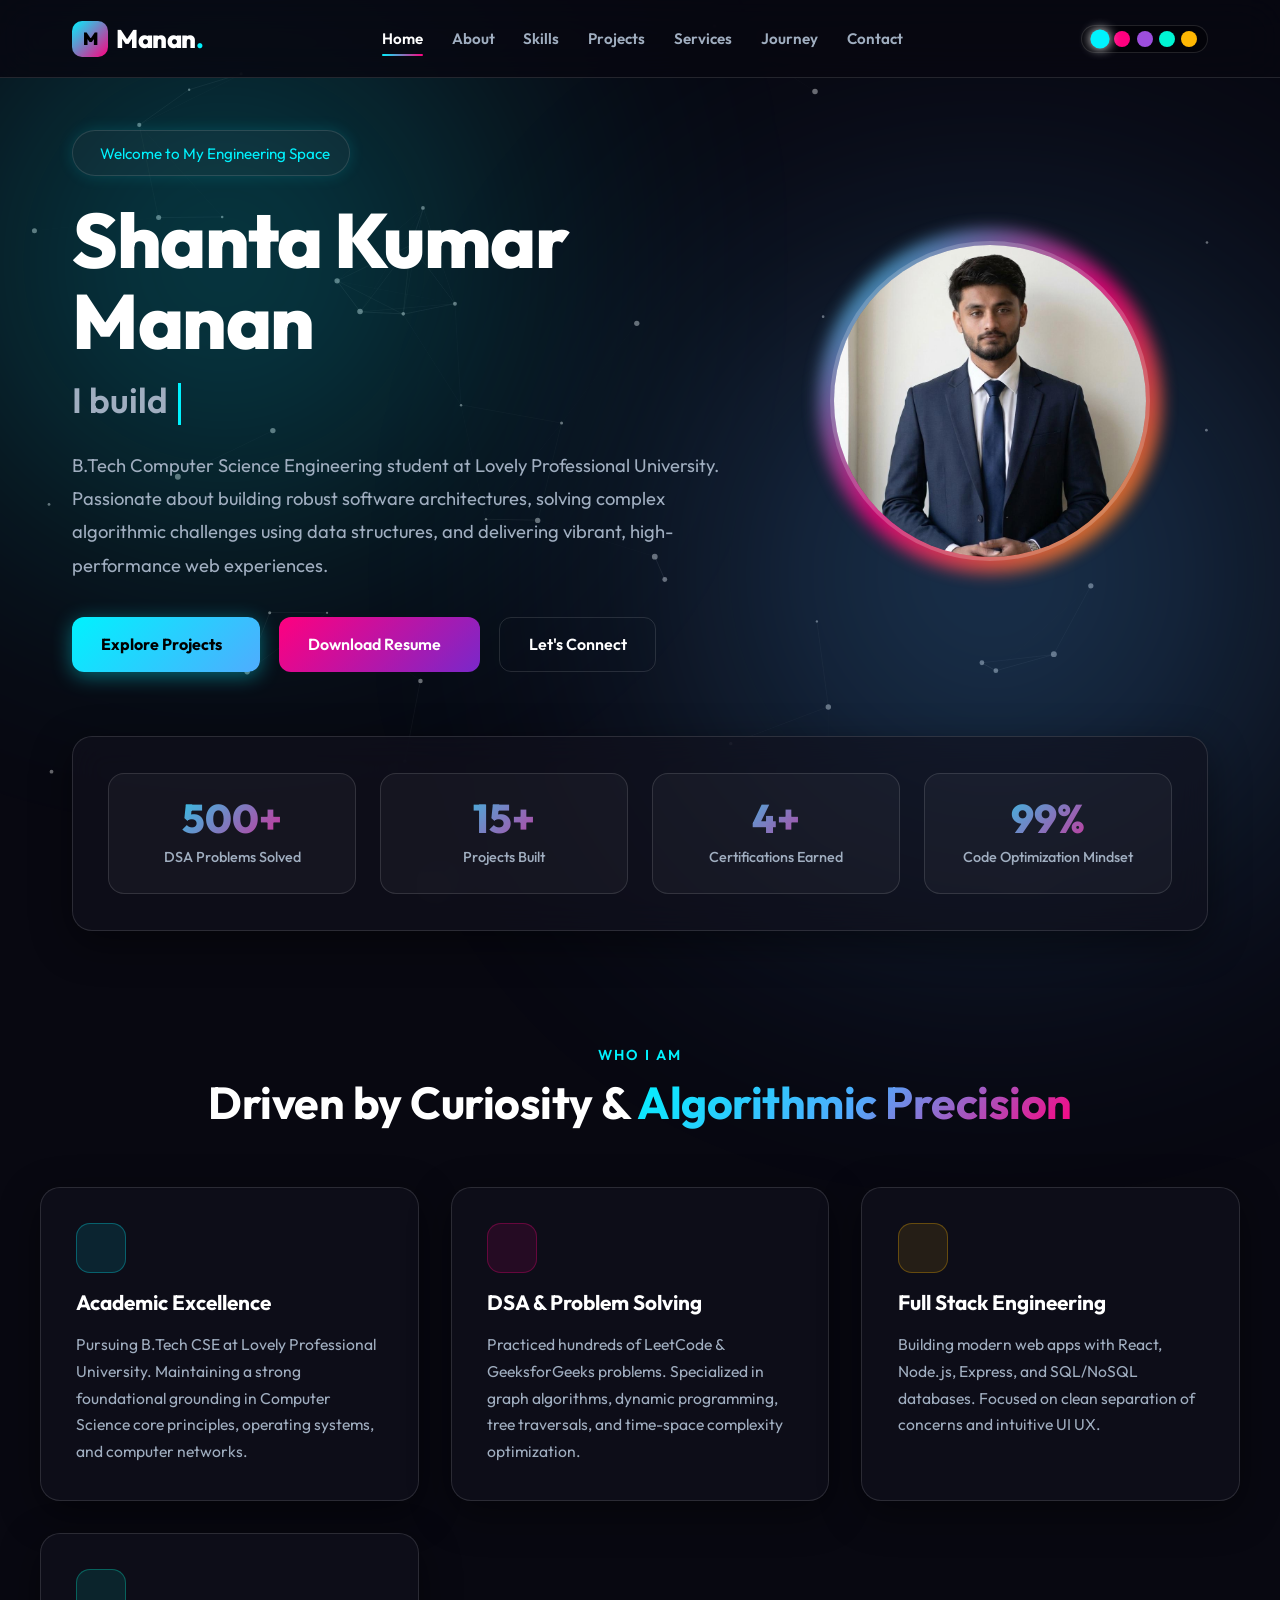
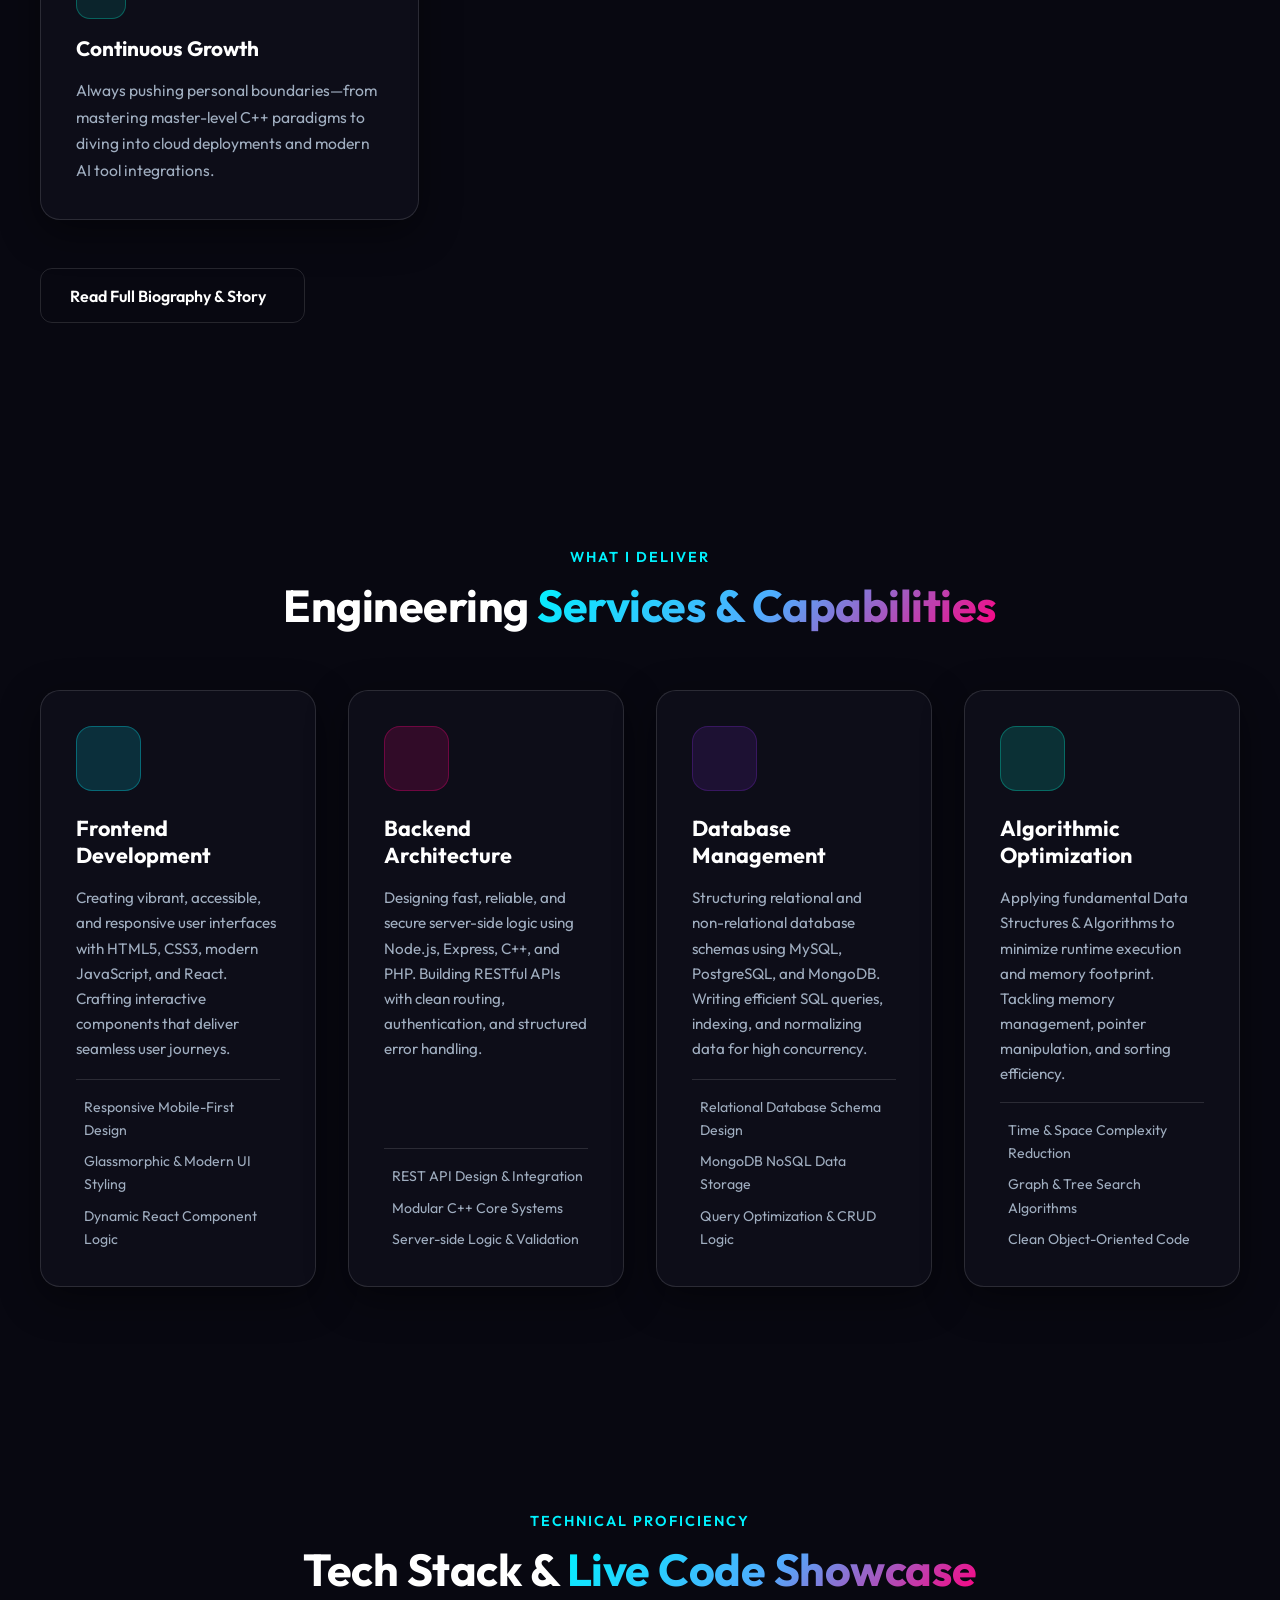
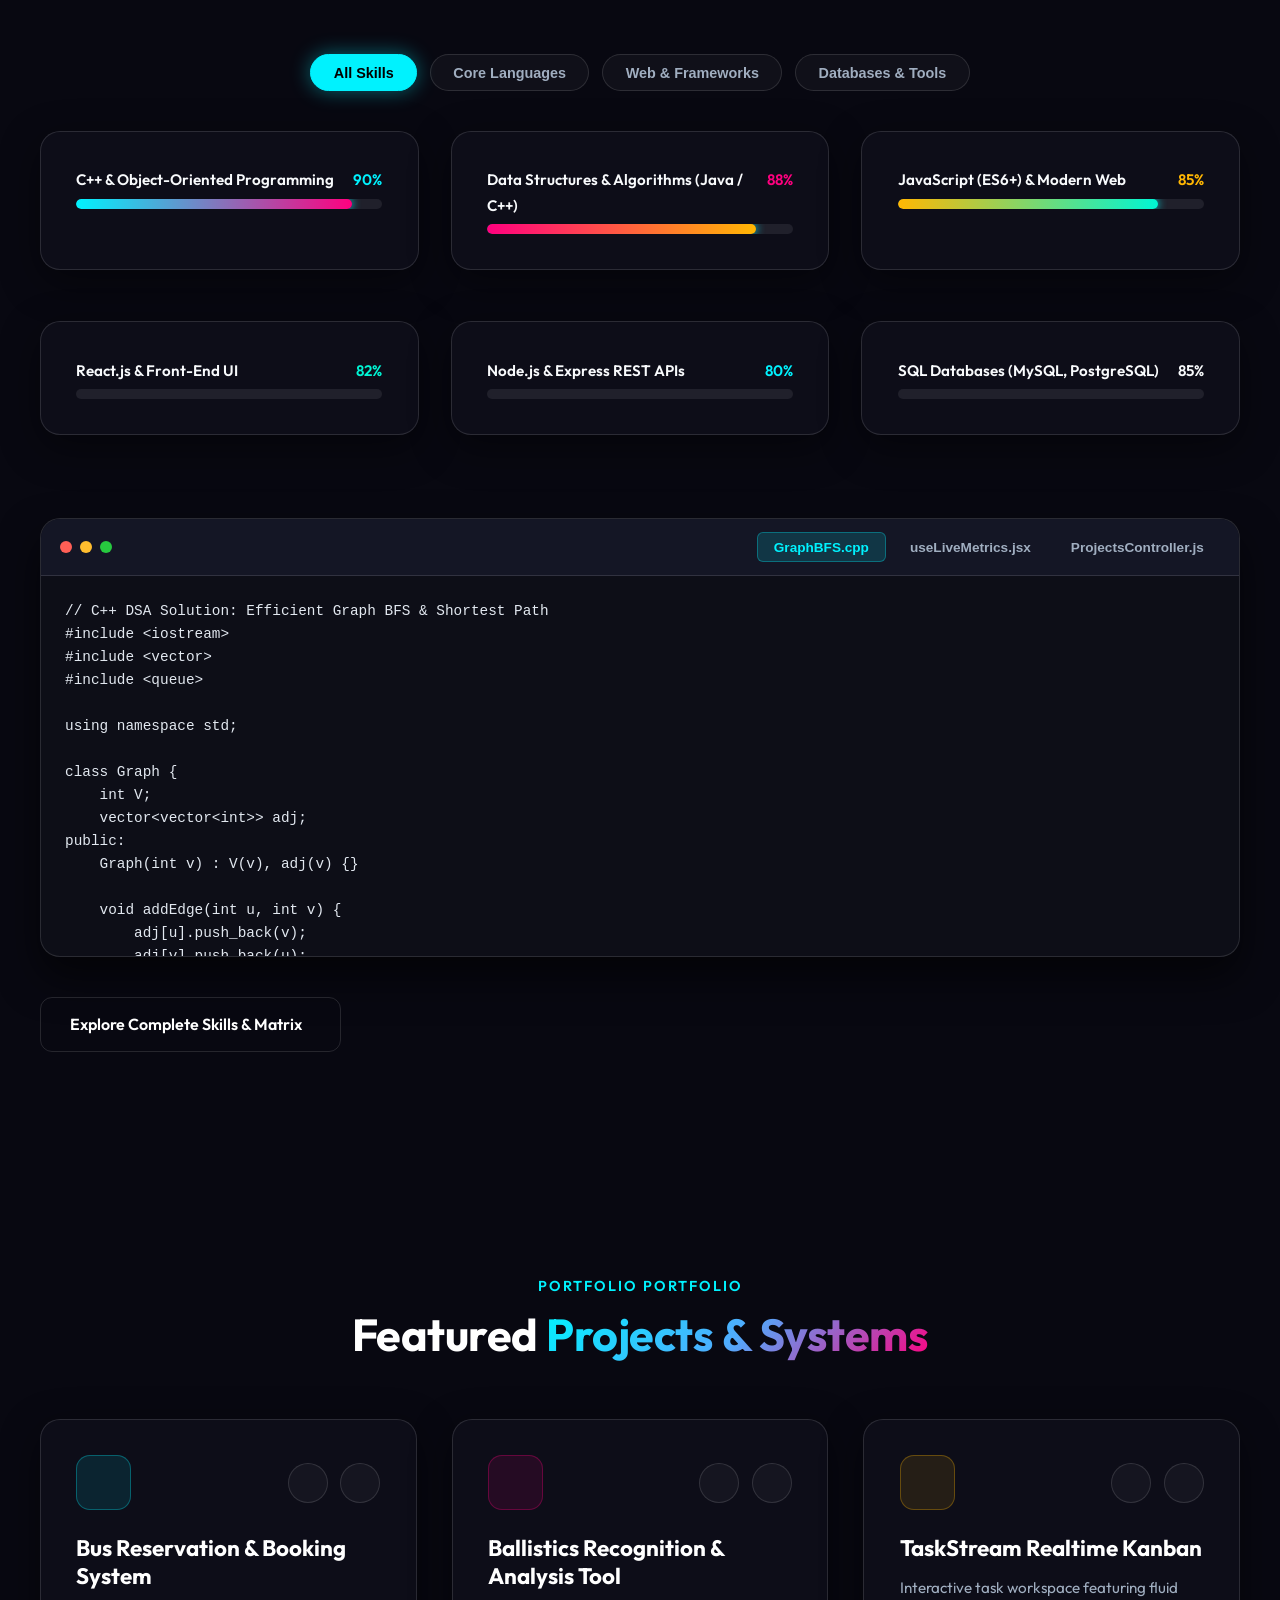
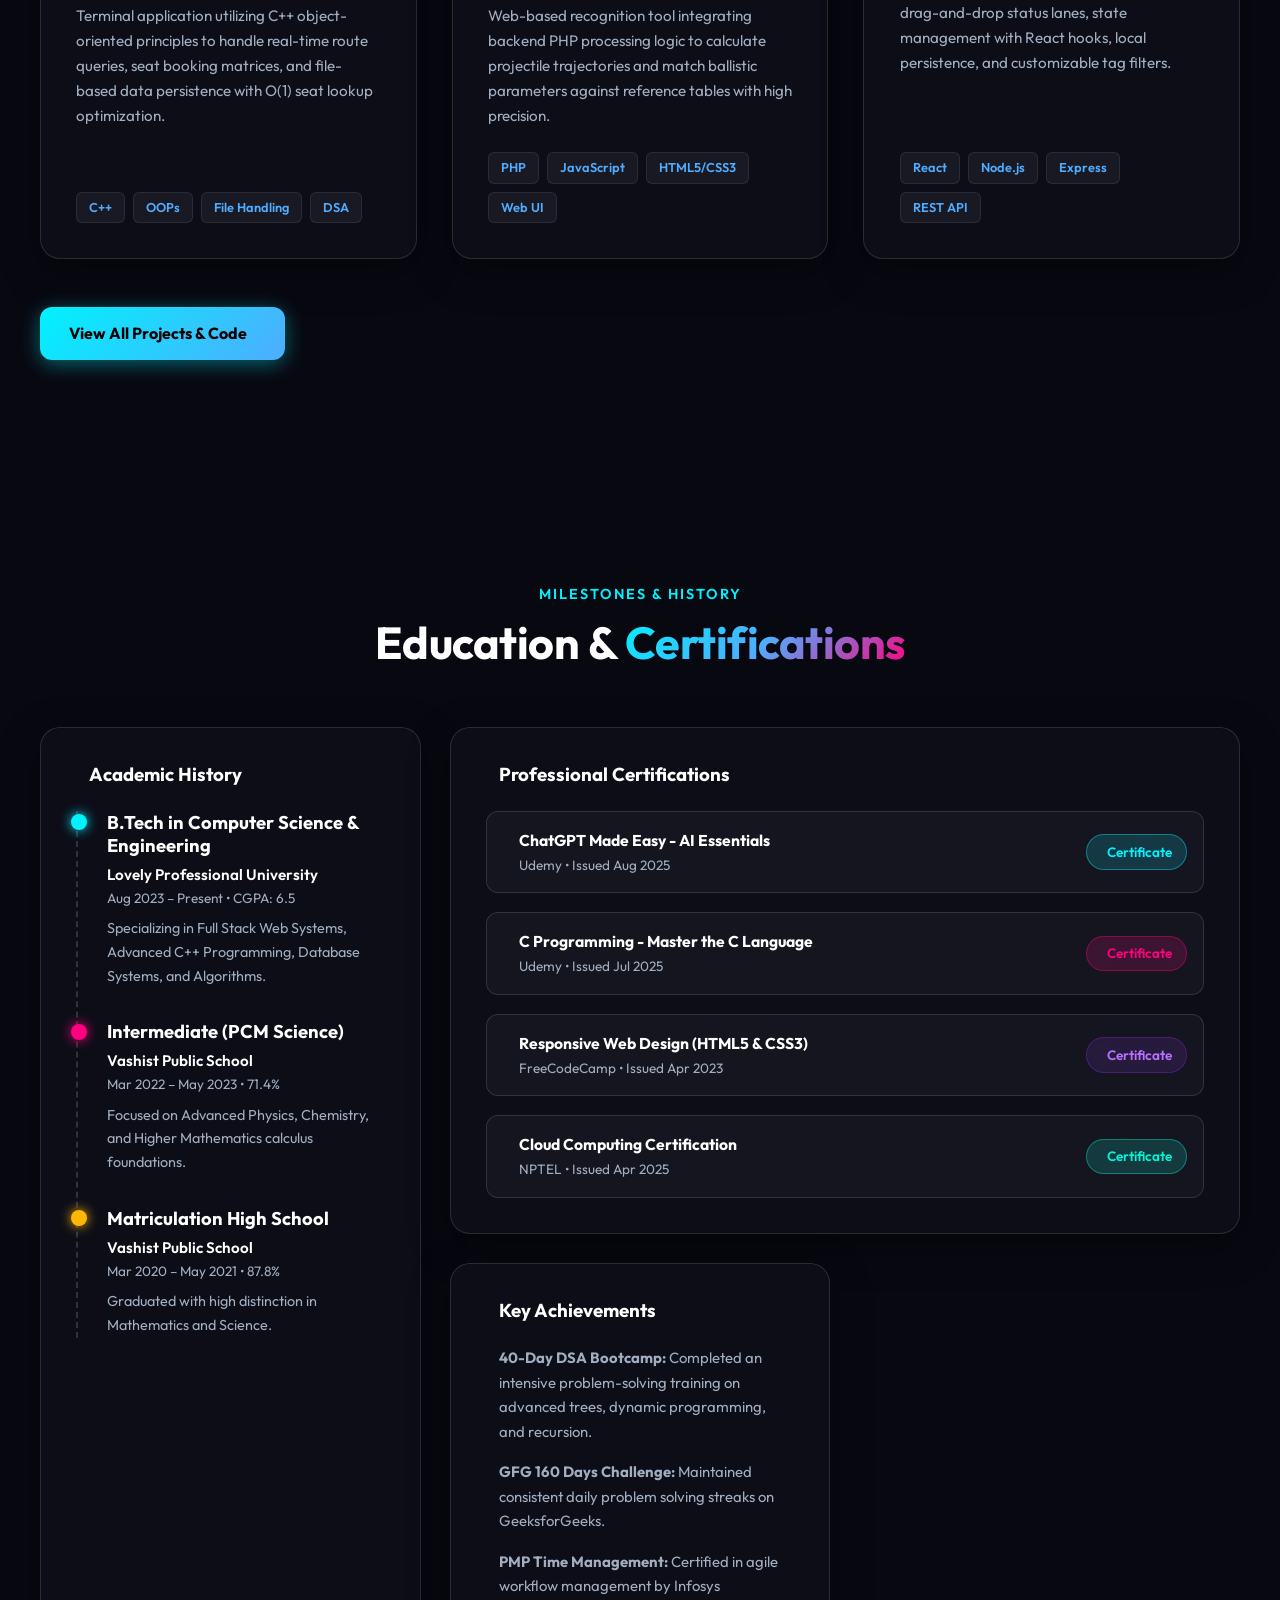
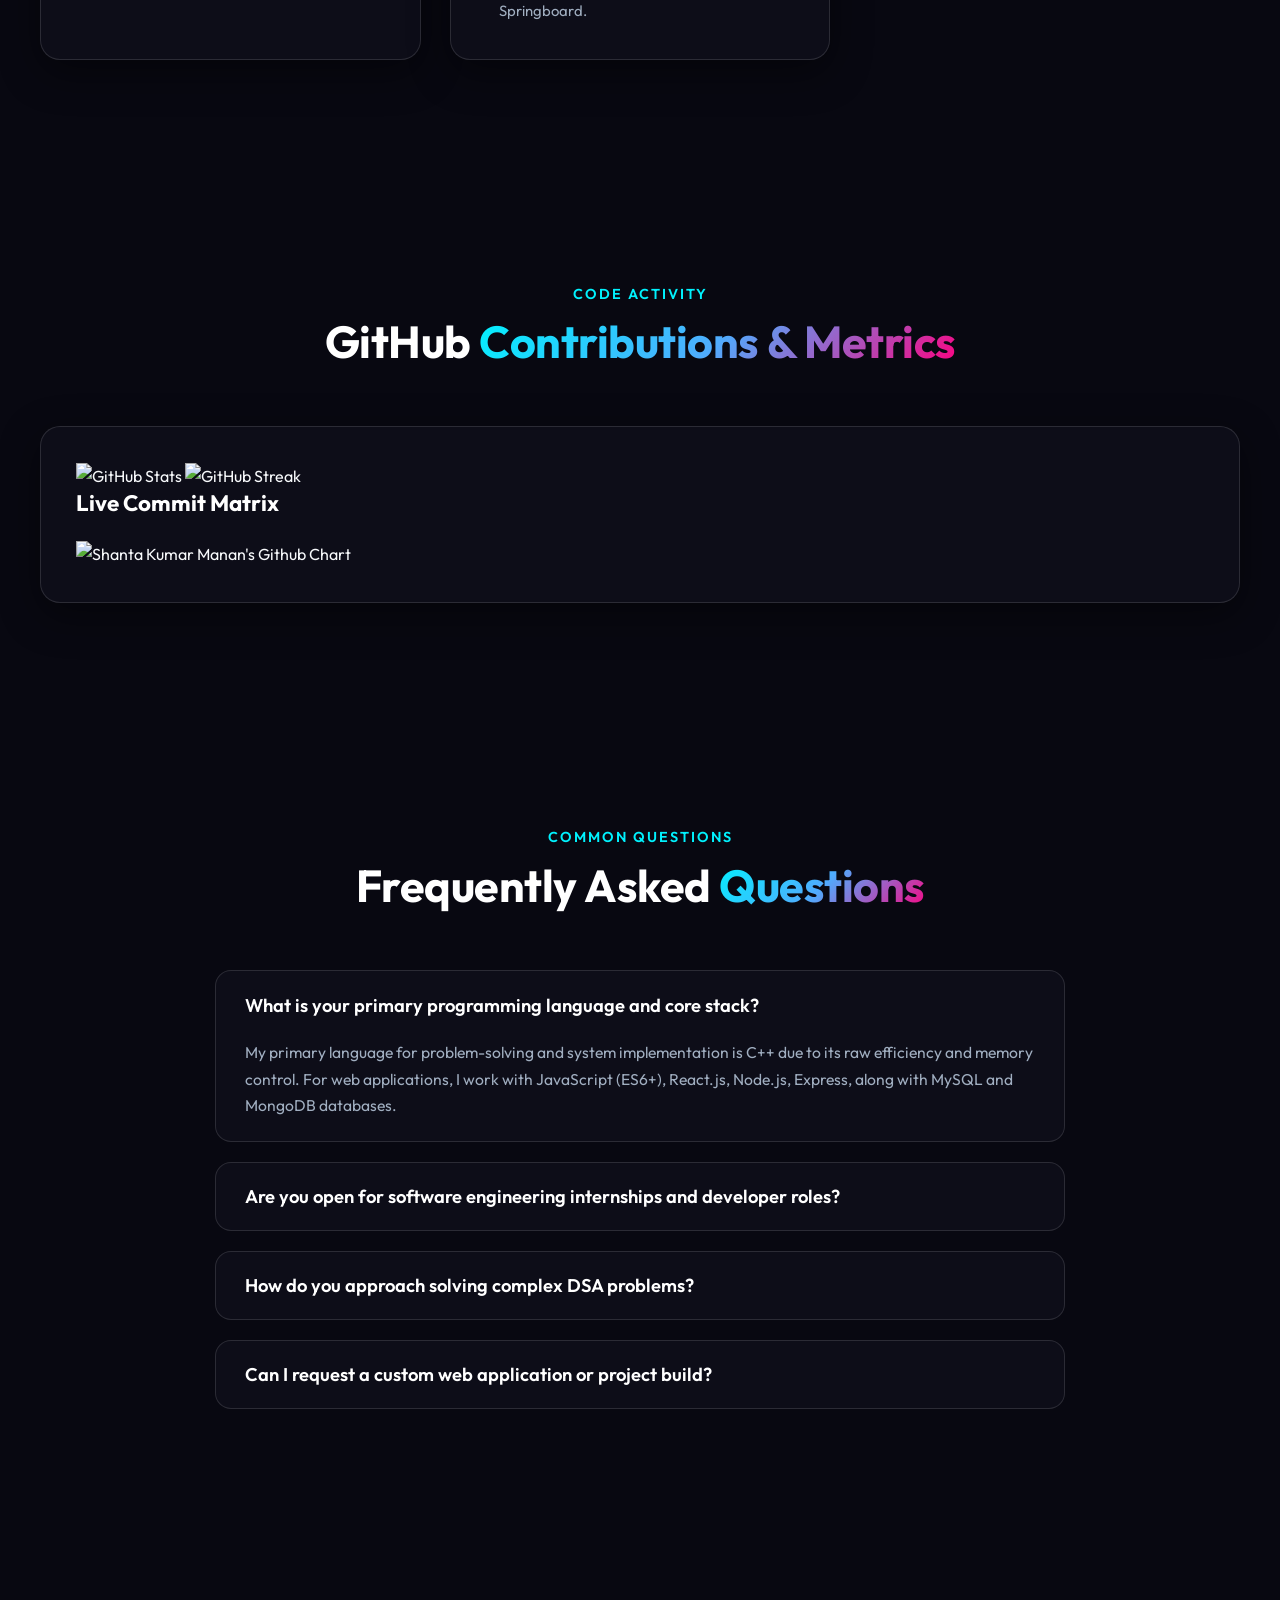
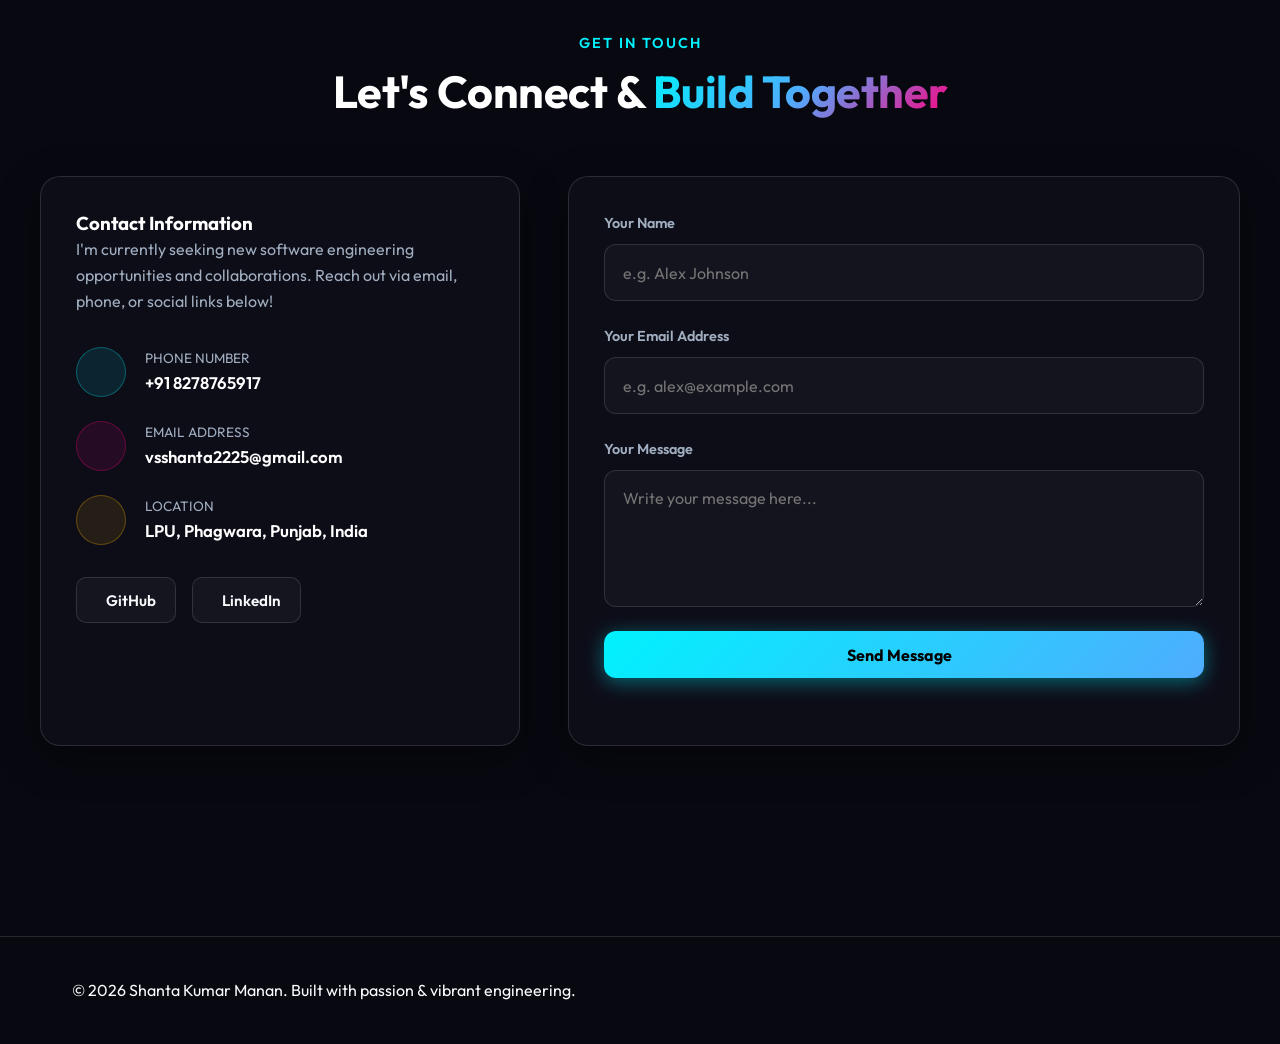
==== commit 0c52069a: "Add professional README.md with live Netlify link https://shantakumarmanan.netlify.app/ and canonica" ====
--- a/index.html
+++ b/index.html
@@ -4,6 +4,10 @@
     <meta charset="UTF-8">
     <meta name="viewport" content="width=device-width, initial-scale=1.0">
     <meta name="description" content="Portfolio of Shanta Kumar Manan - Full Stack Developer & CSE Student specializing in C++, Java, React, Node.js and DSA.">
+    <meta property="og:title" content="Shanta Kumar Manan | Software Engineer & Full Stack Developer">
+    <meta property="og:description" content="Explore Shanta Kumar Manan's personal engineering portfolio, featured projects, tech stack, and interactive code showcase.">
+    <meta property="og:url" content="https://shantakumarmanan.netlify.app/">
+    <link rel="canonical" href="https://shantakumarmanan.netlify.app/">
     <title>Shanta Kumar Manan | Software Engineer & Full Stack Developer</title>
     
     <!-- Google Fonts -->
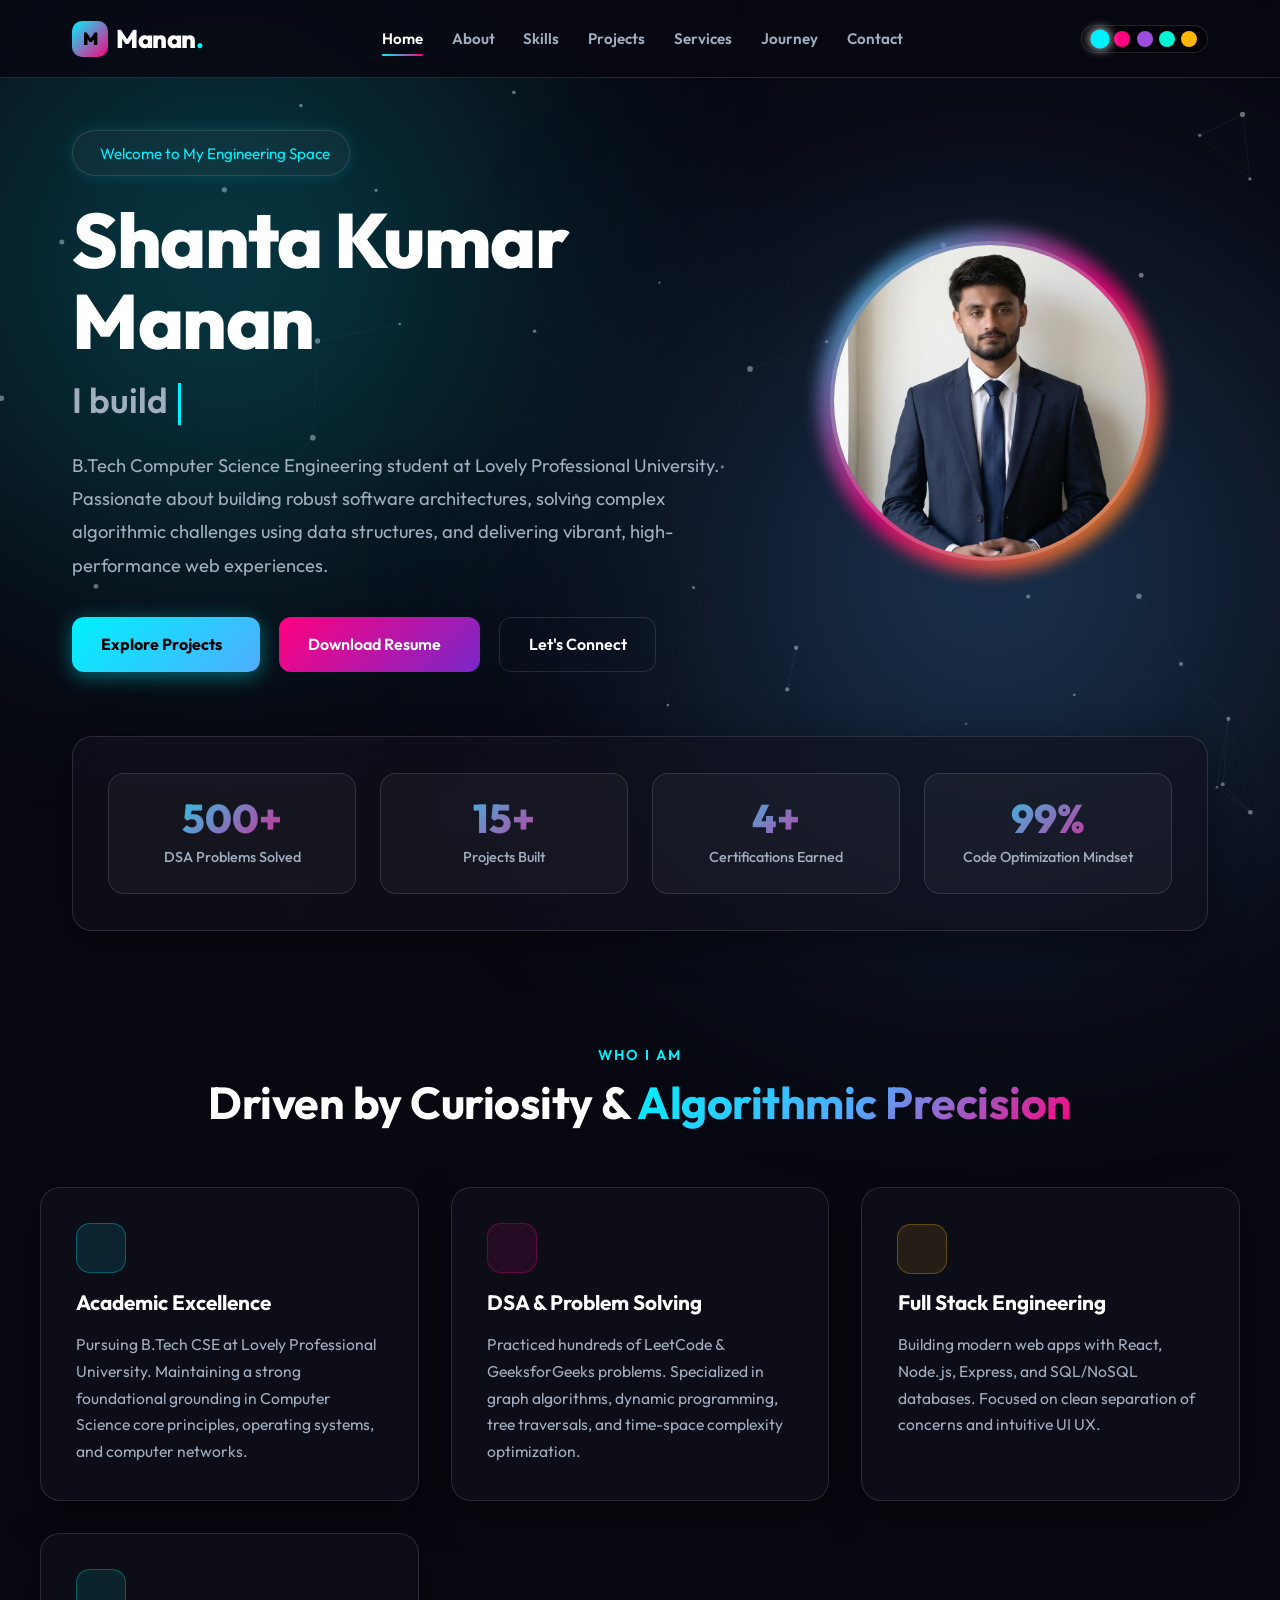
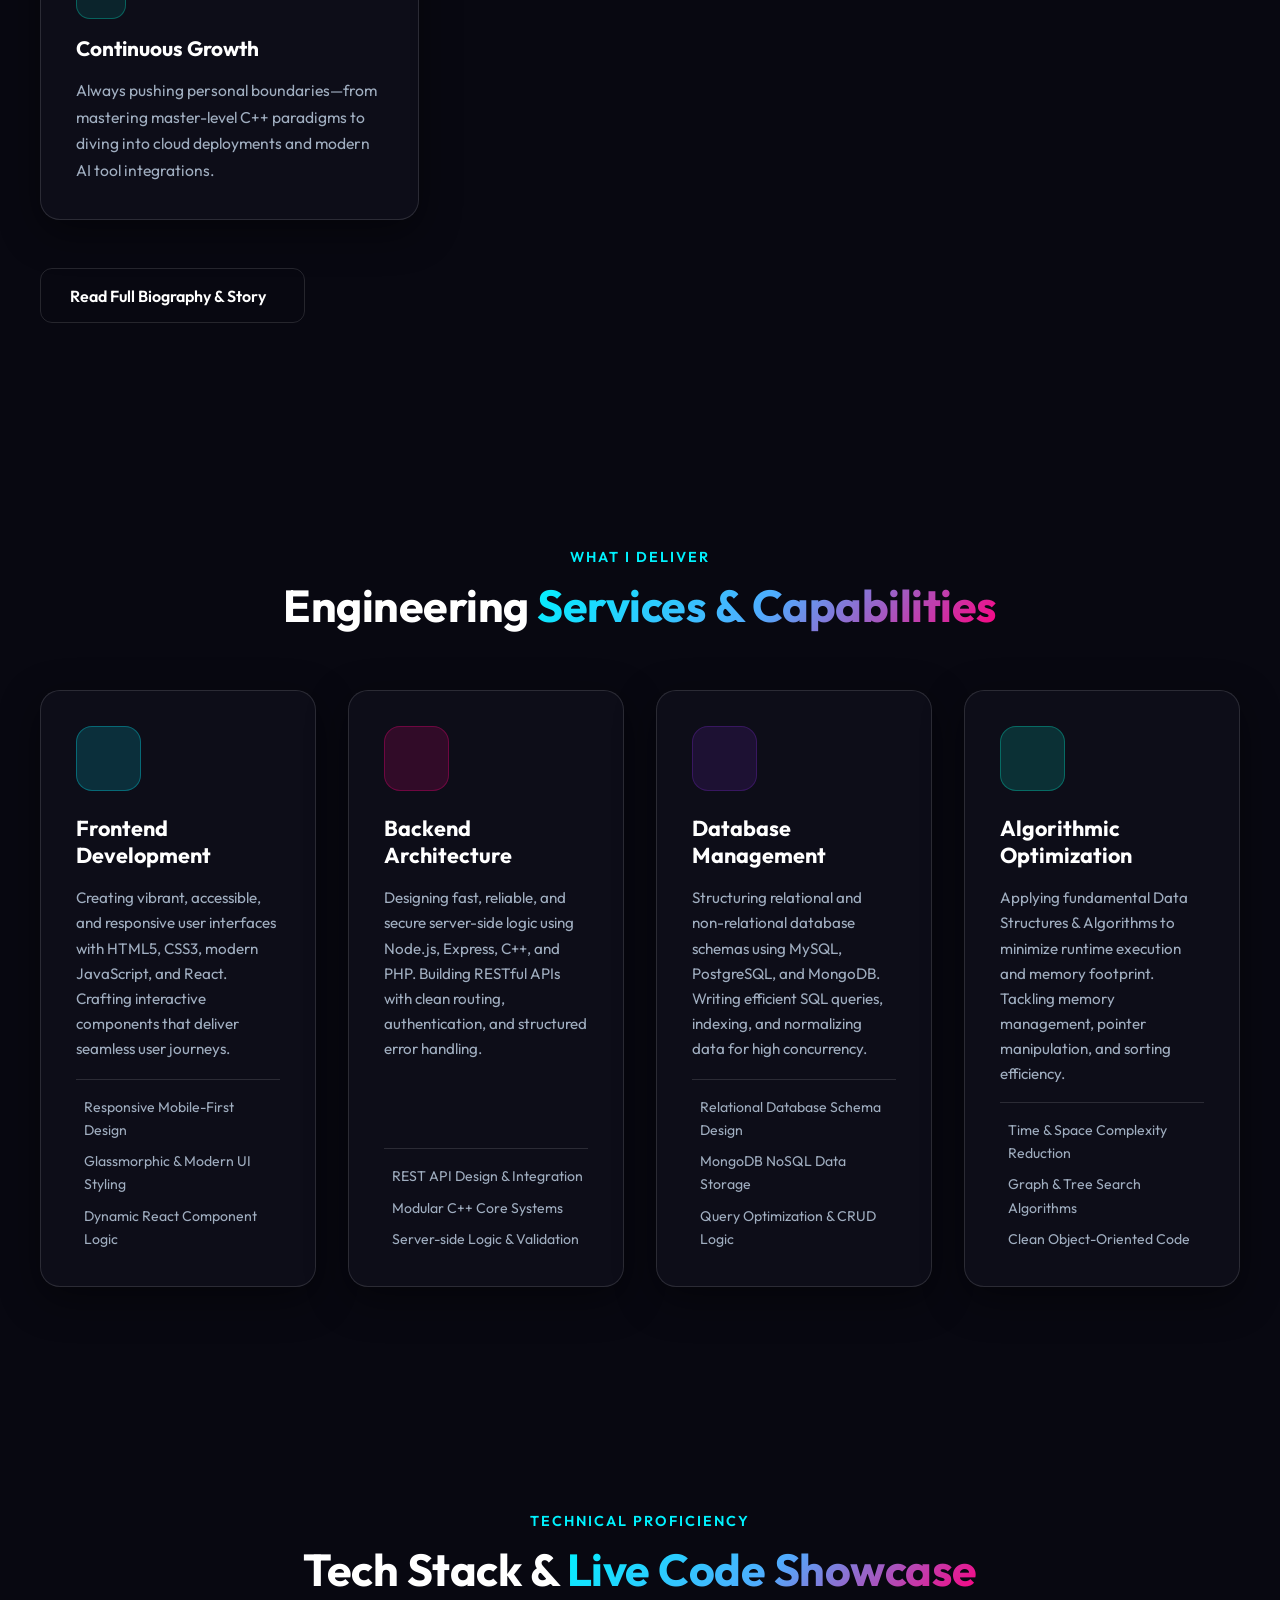
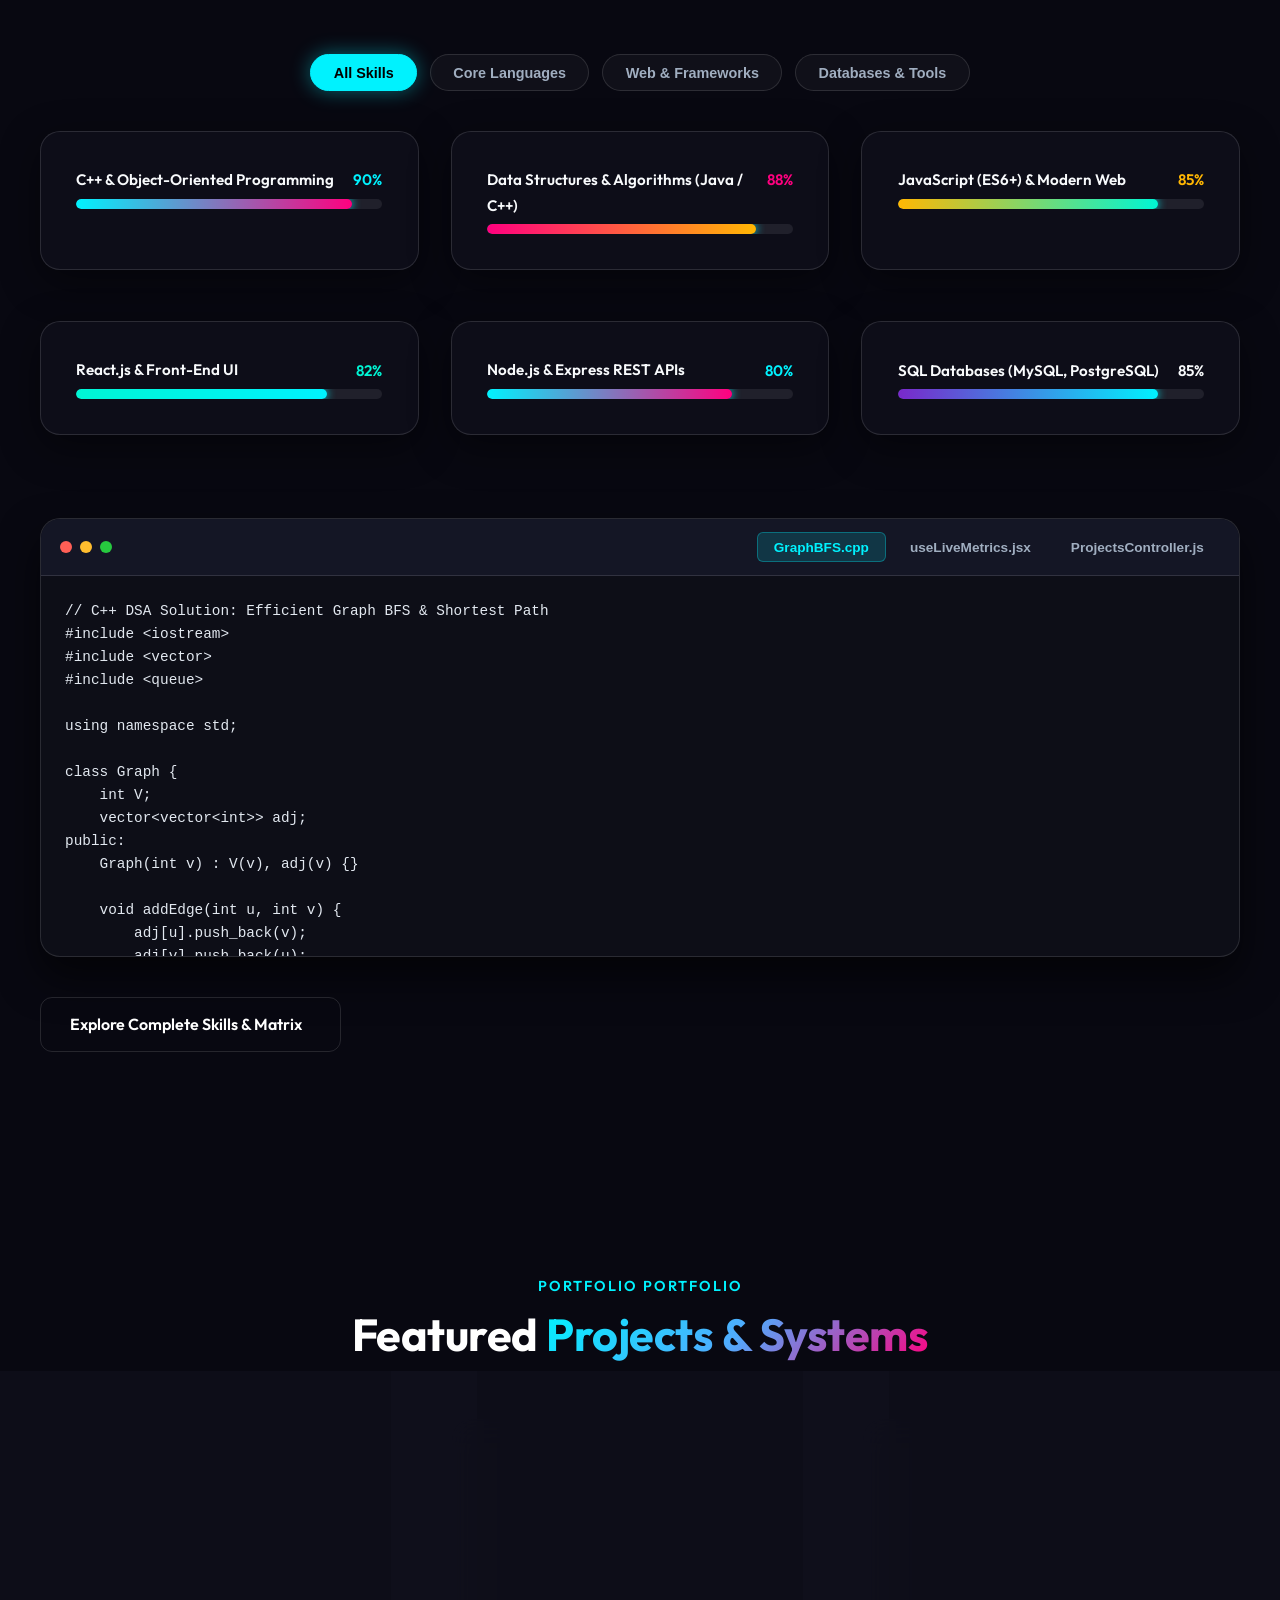
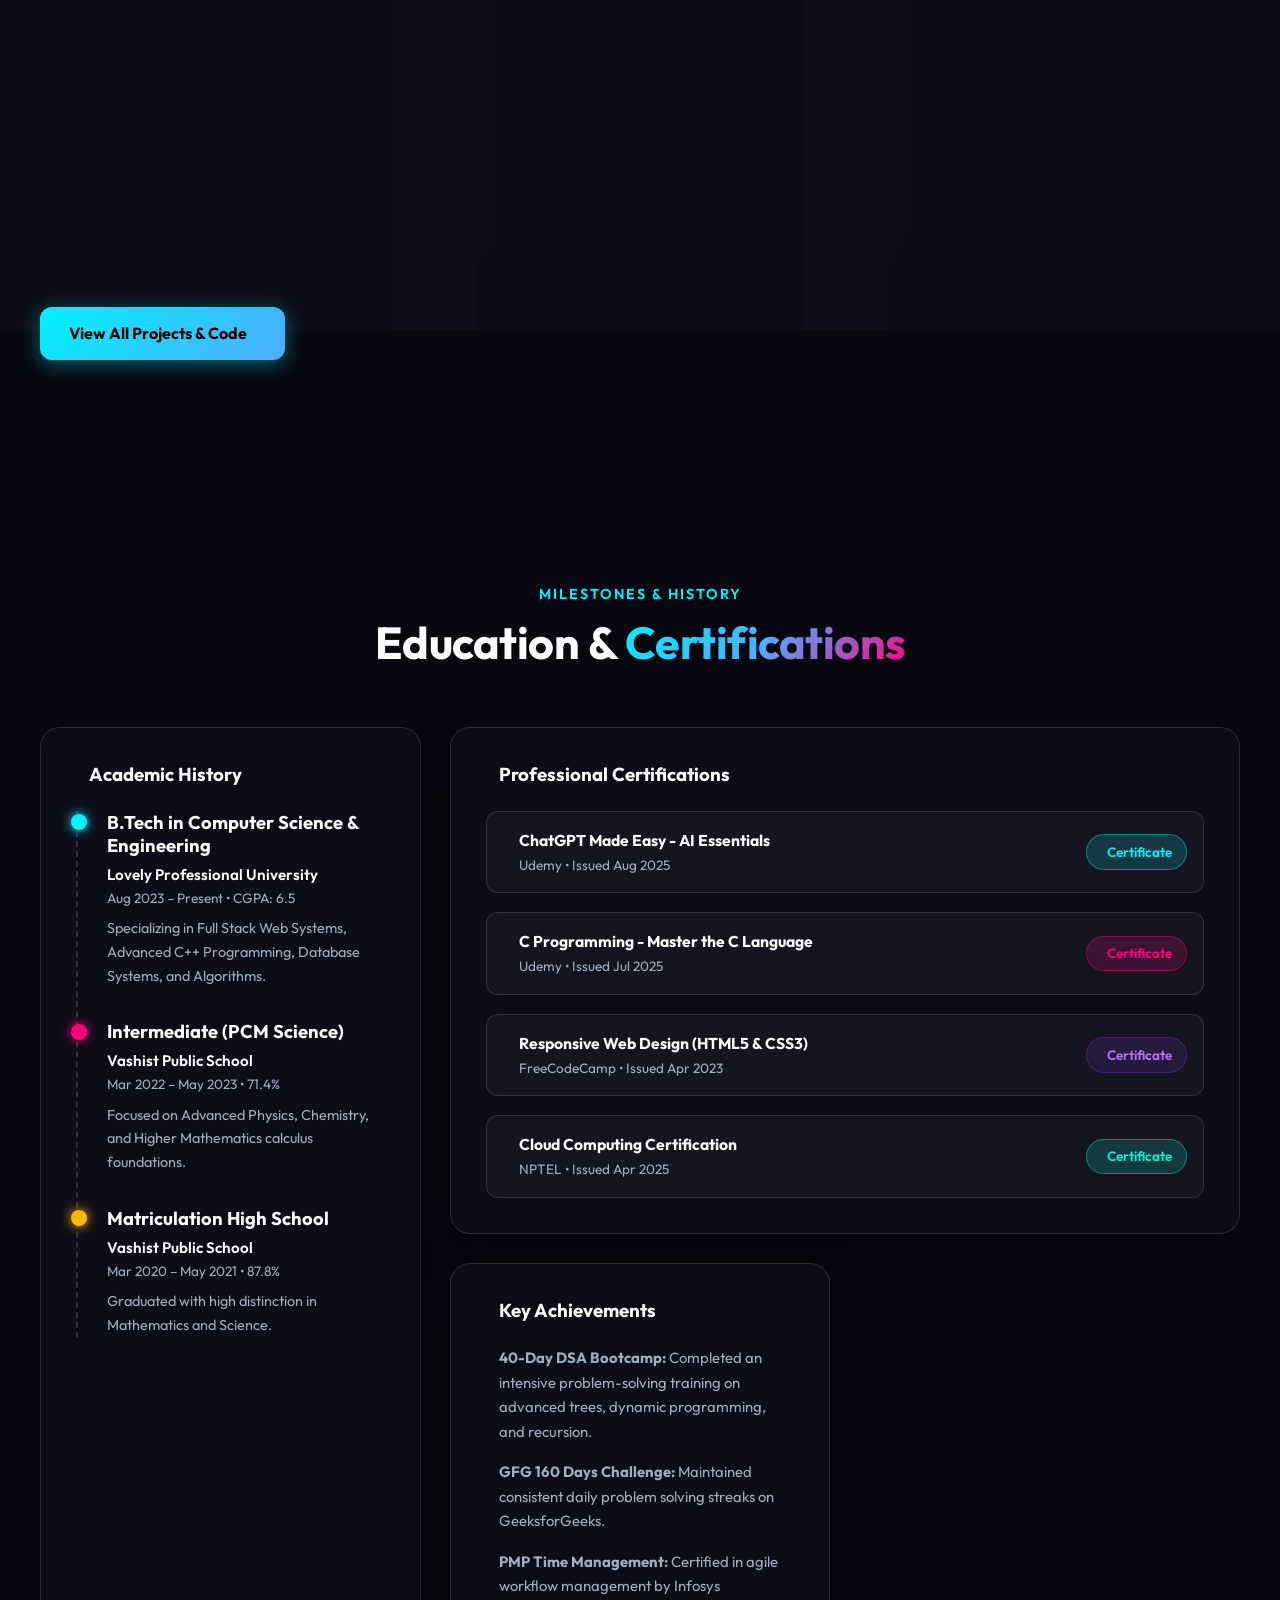
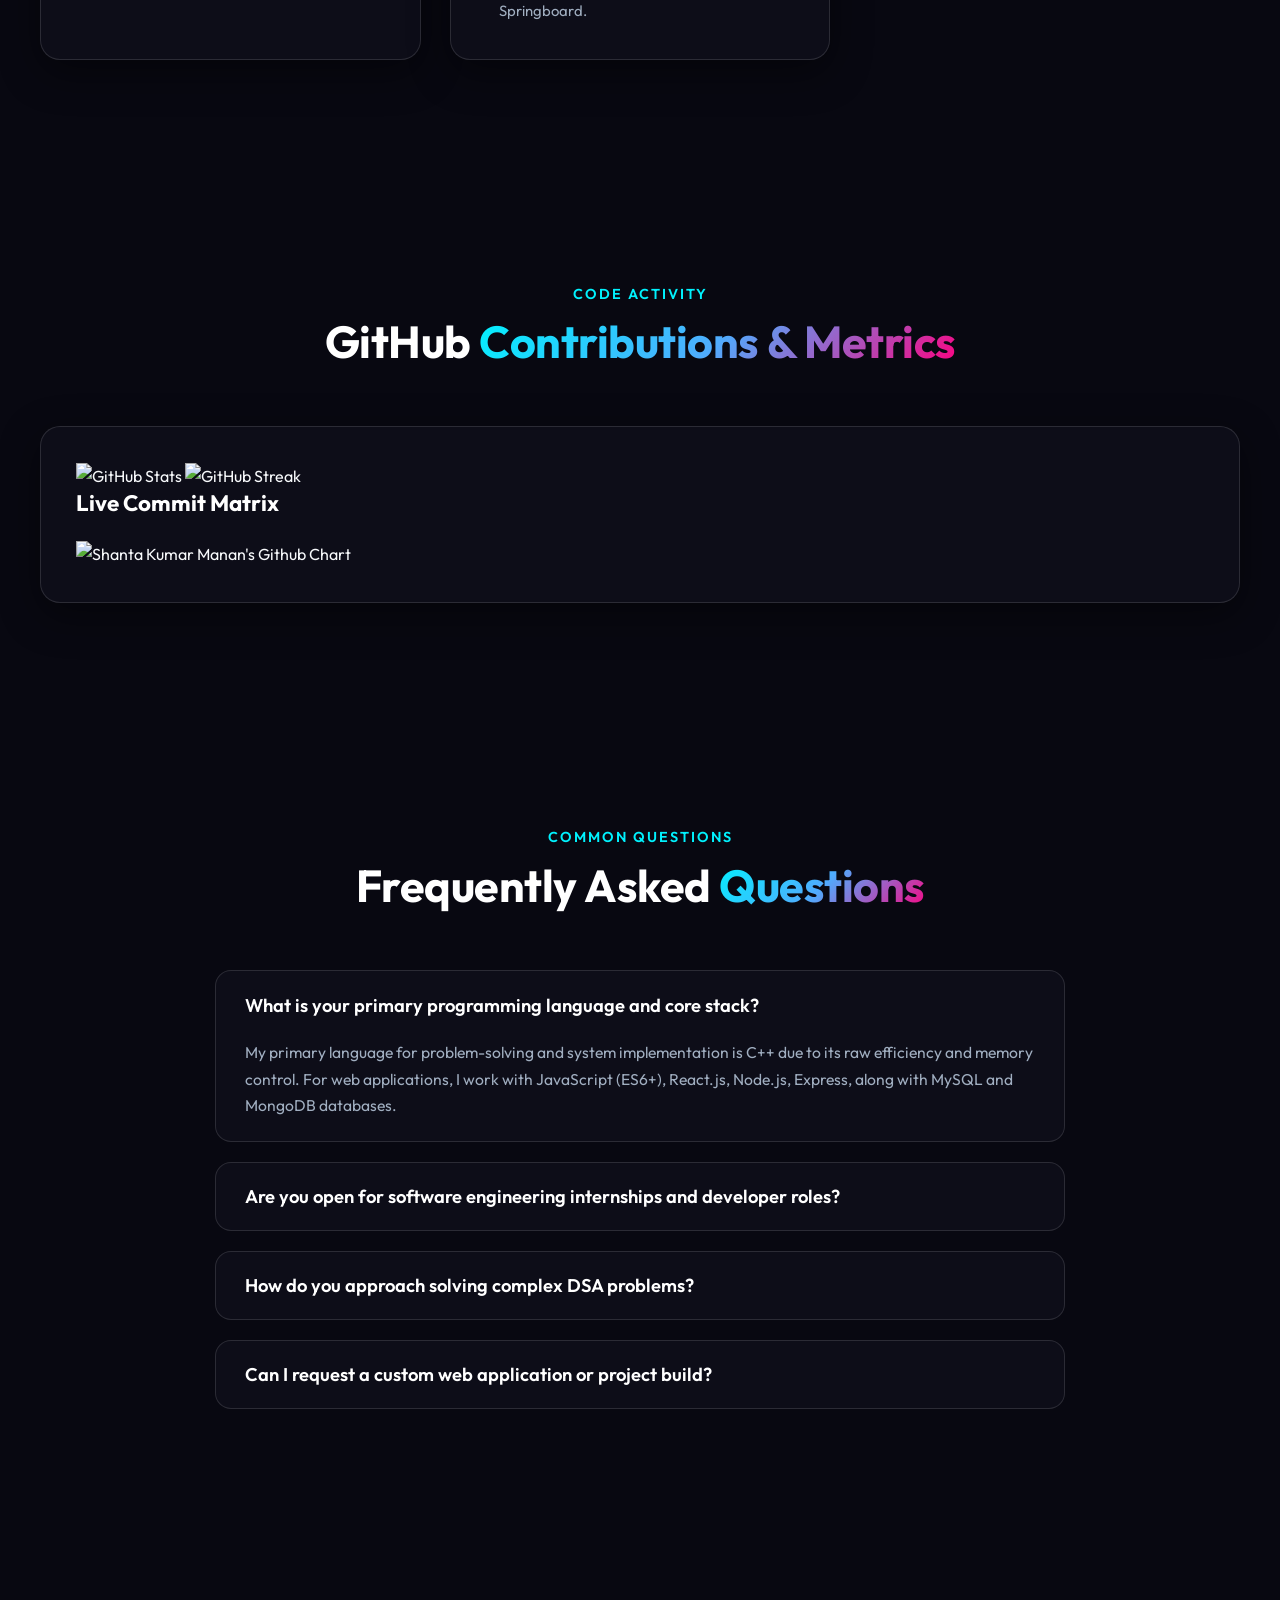
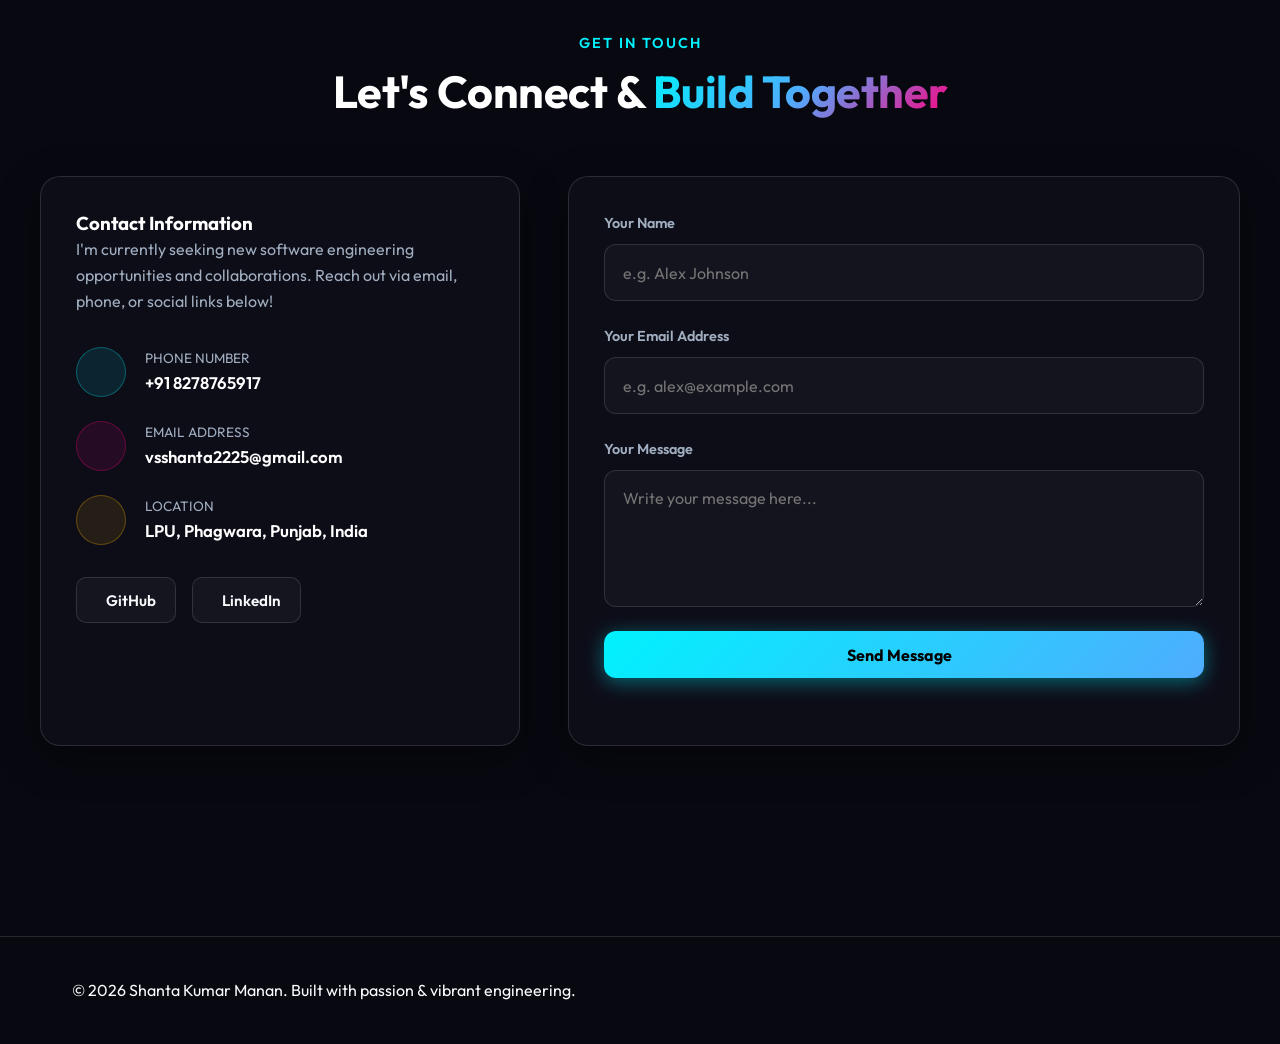
==== commit b721e13a: "Update index.html" ====
--- a/index.html
+++ b/index.html
@@ -16,6 +16,8 @@
     <script src="https://unpkg.com/@phosphor-icons/web"></script>
     <!-- Stylesheet -->
     <link rel="stylesheet" href="styles.css">
+    <script async src="https://pagead2.googlesyndication.com/pagead/js/adsbygoogle.js?client=ca-pub-1868262848984670"
+     crossorigin="anonymous"></script>
 </head>
 <body>
     <!-- Background Interactive Canvas -->
